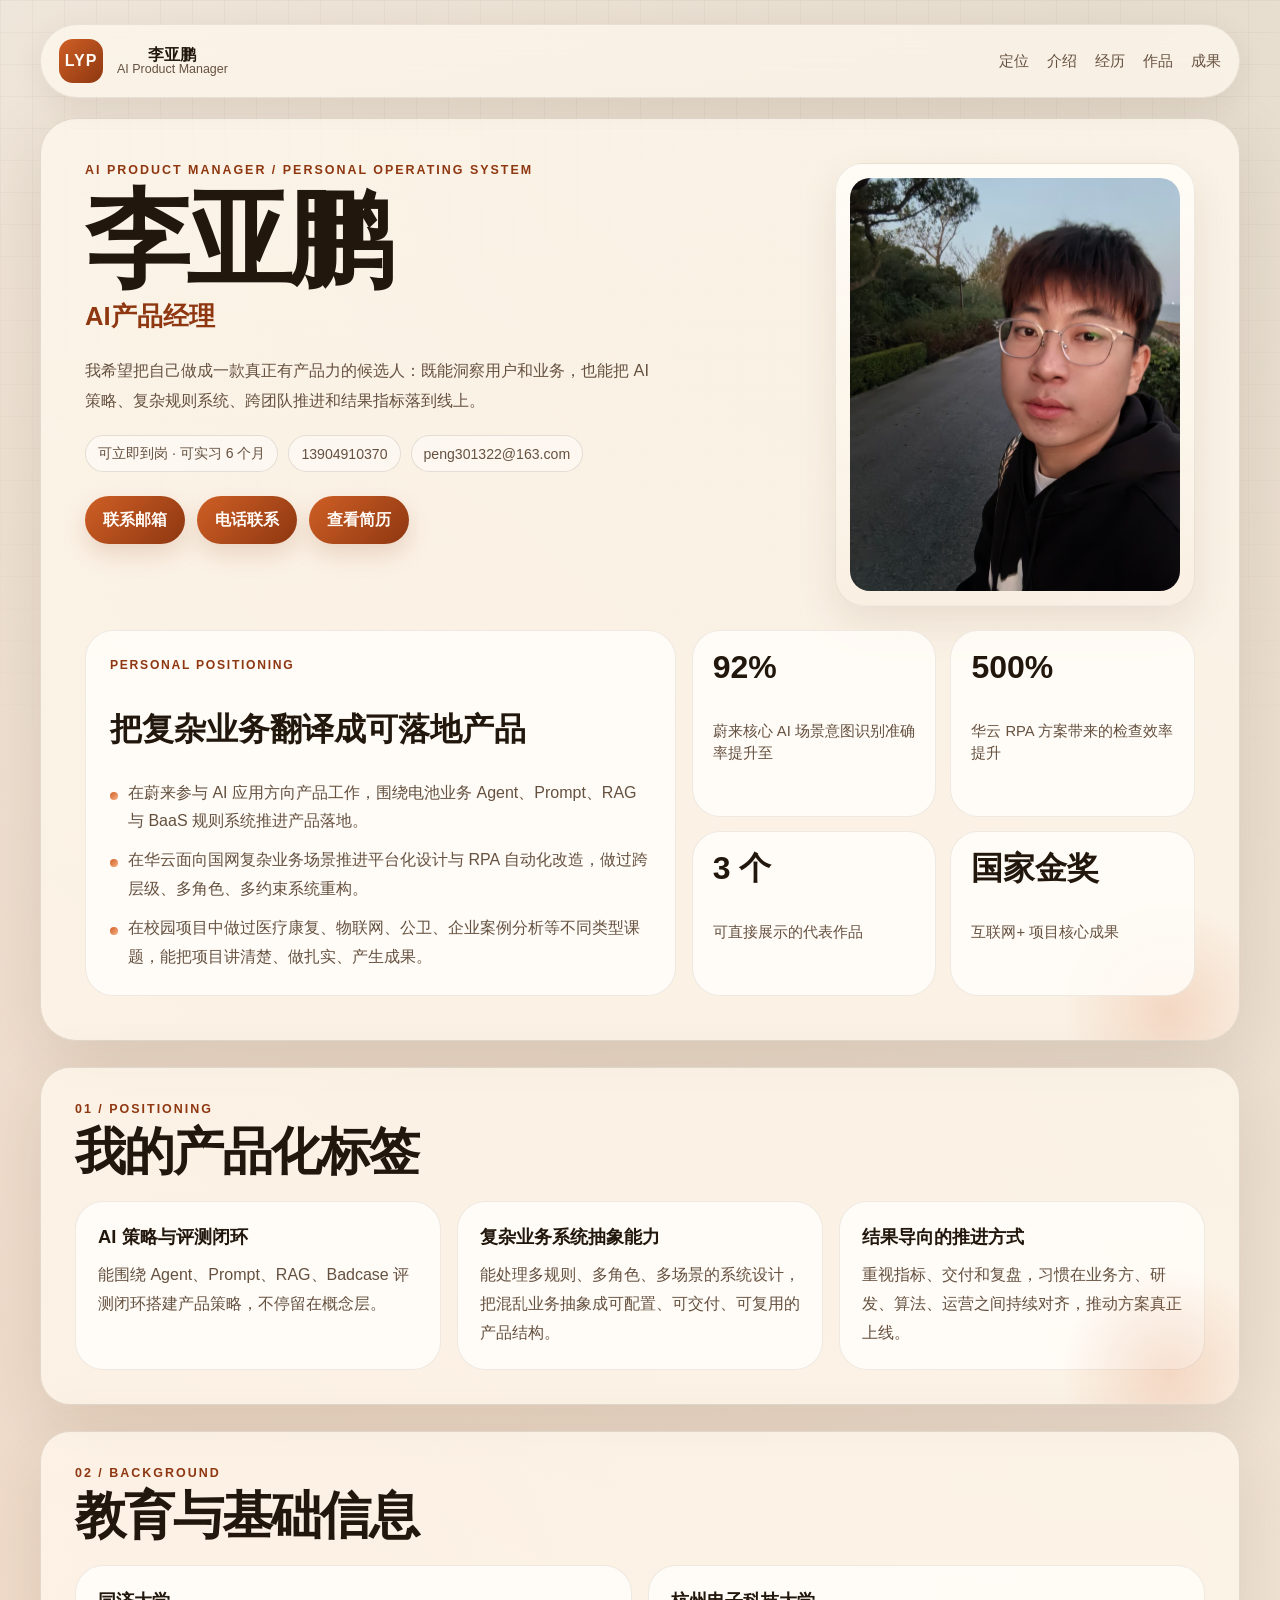
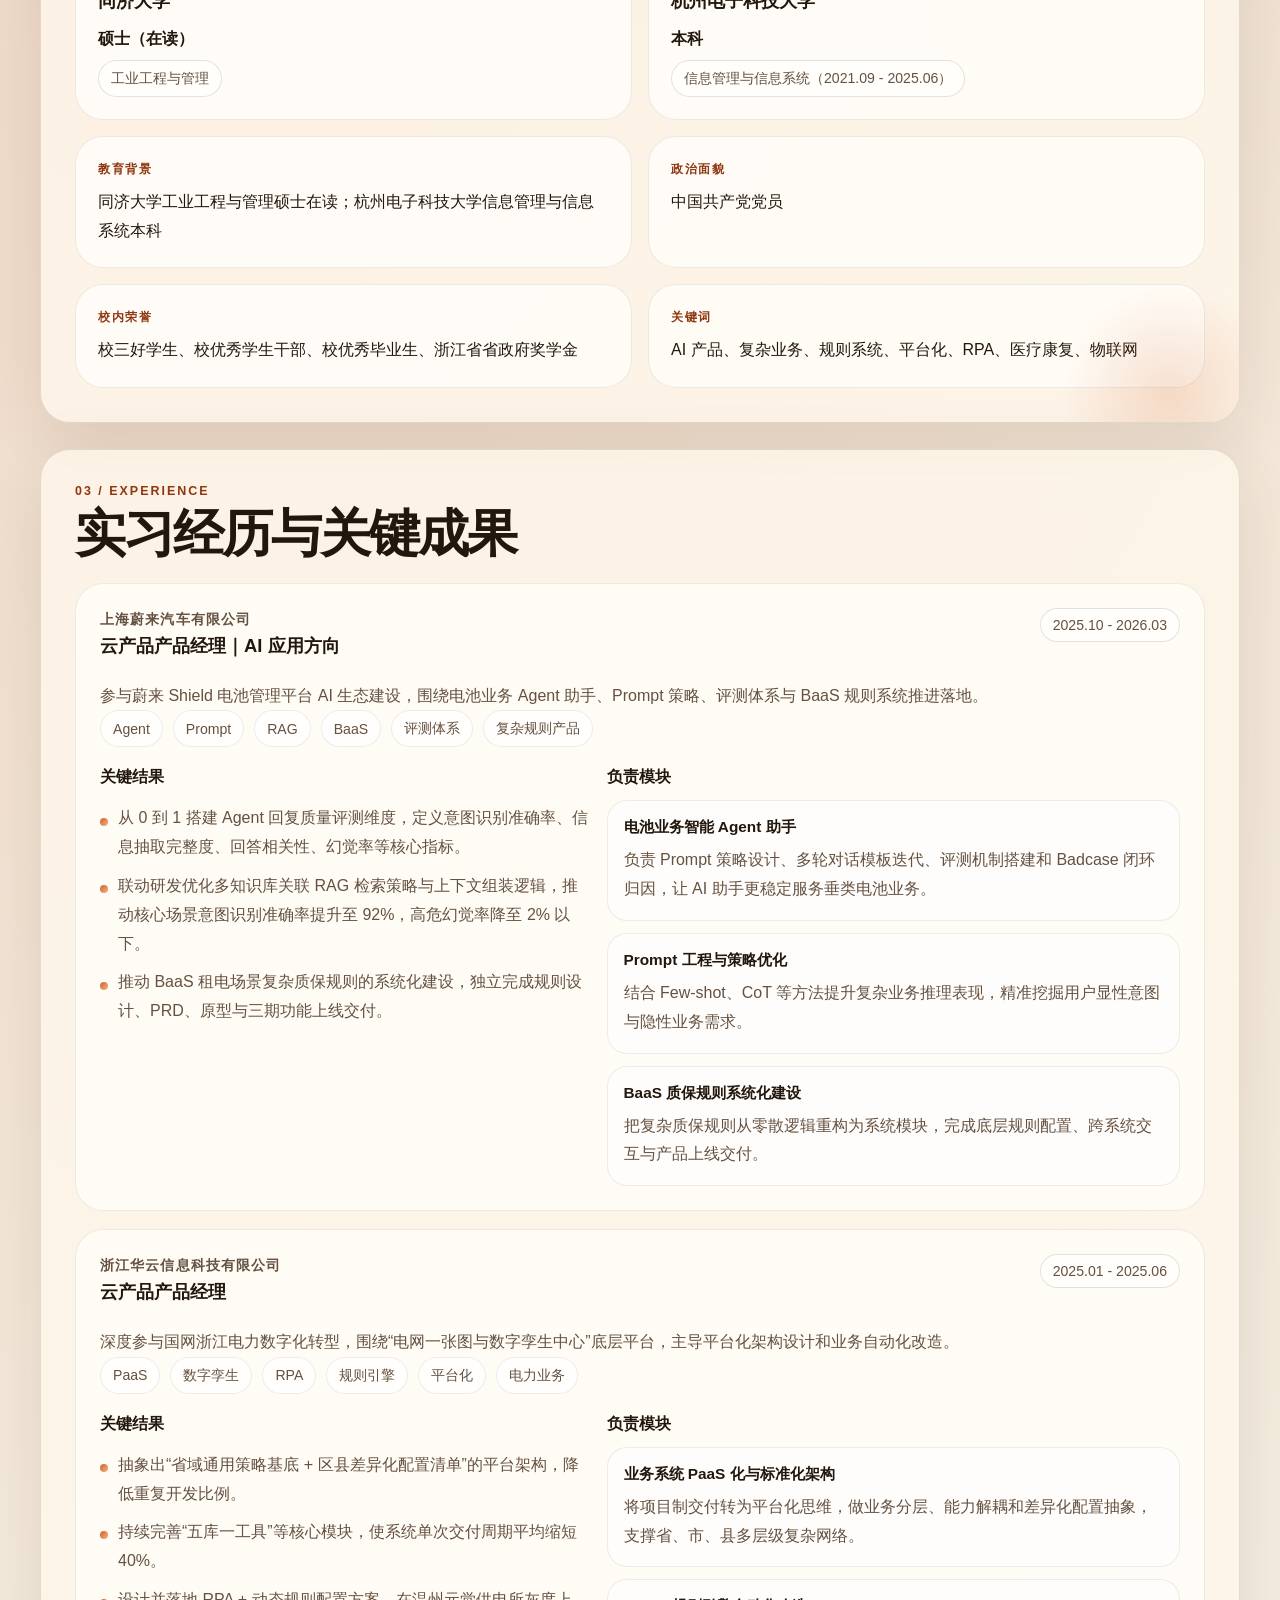
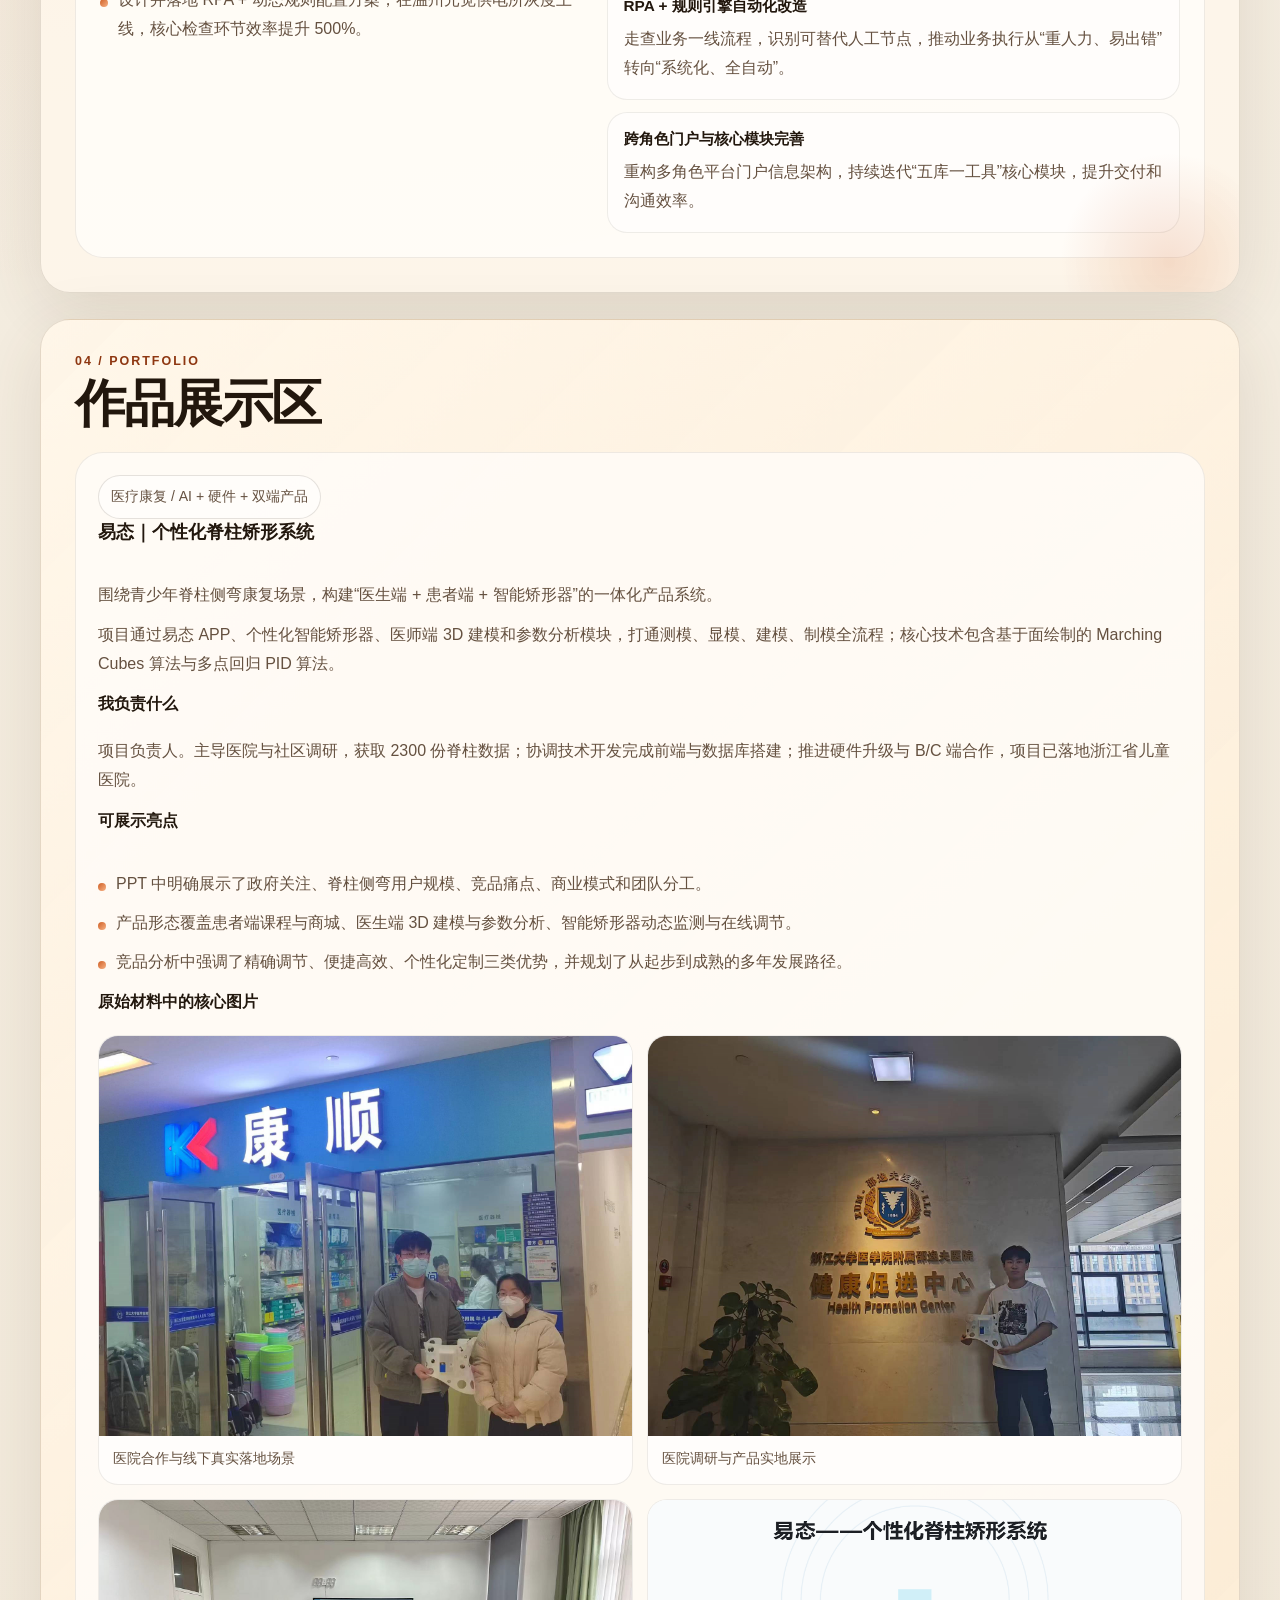
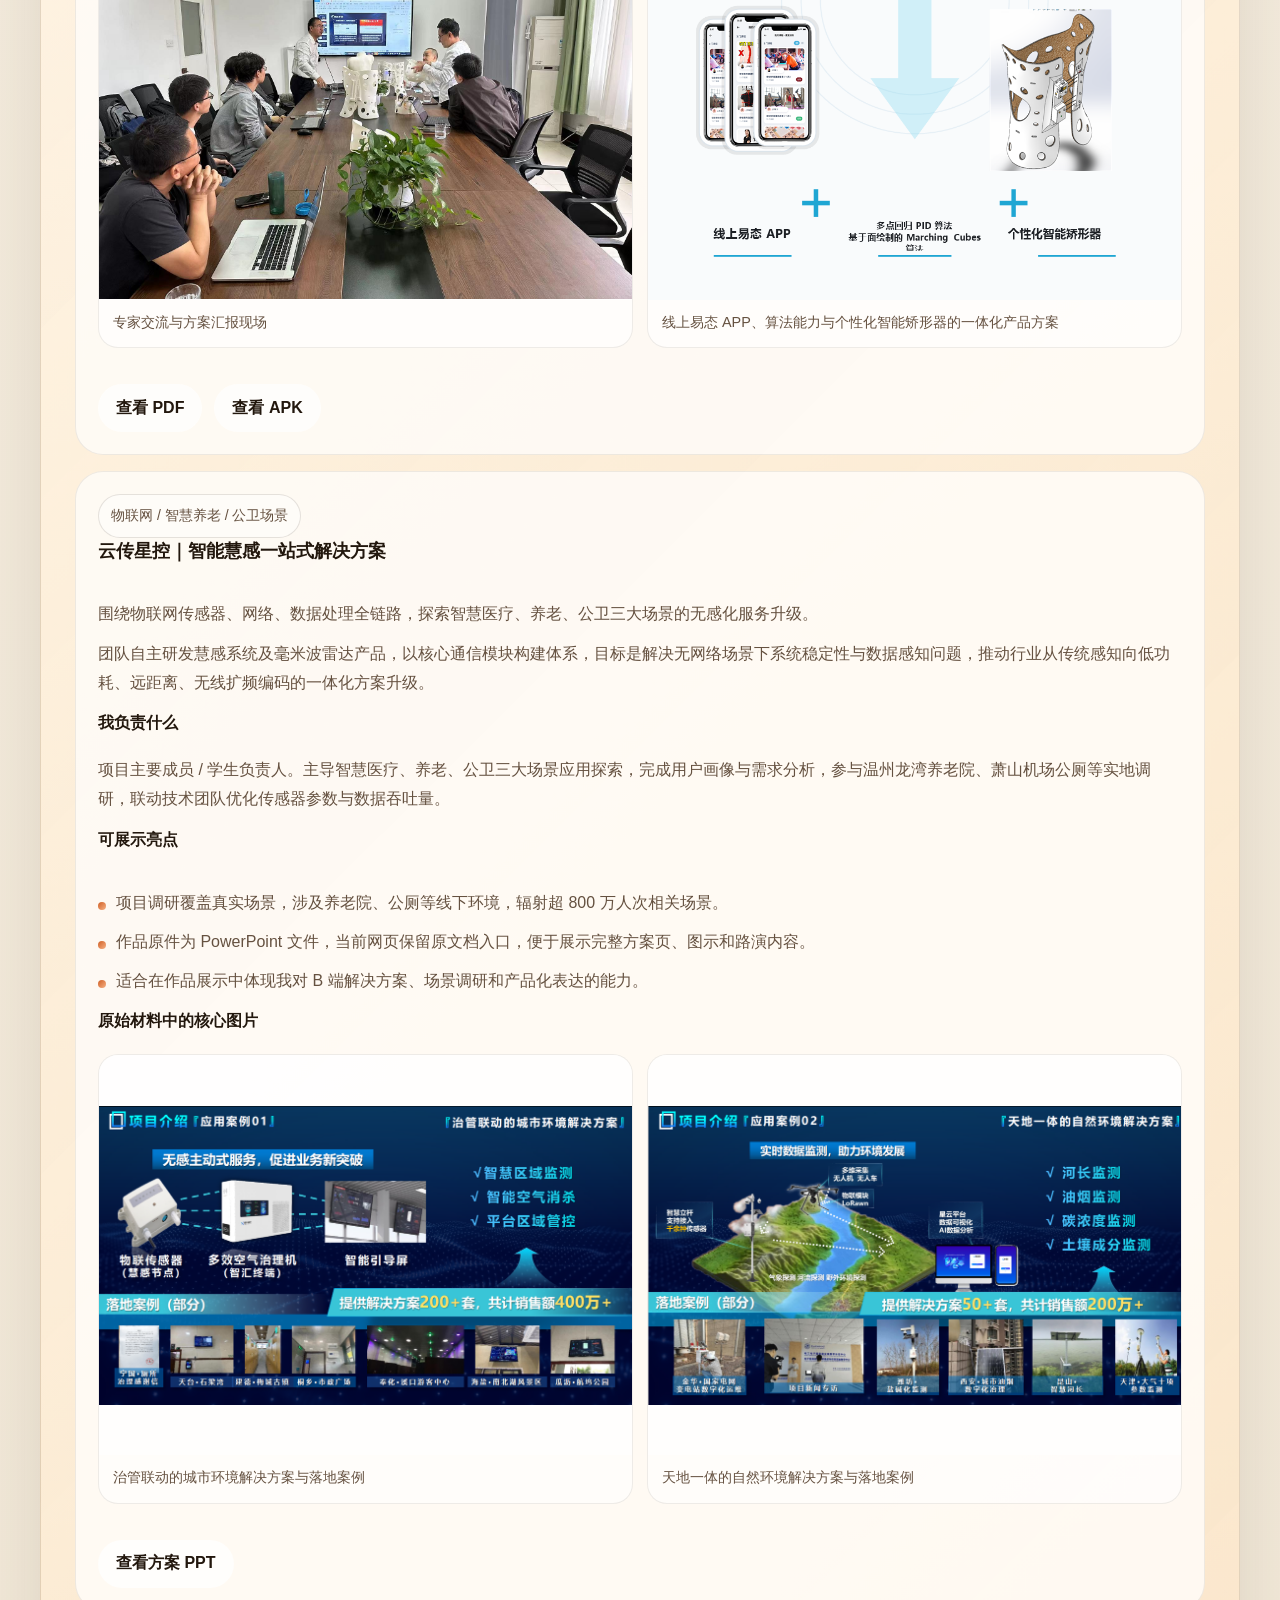
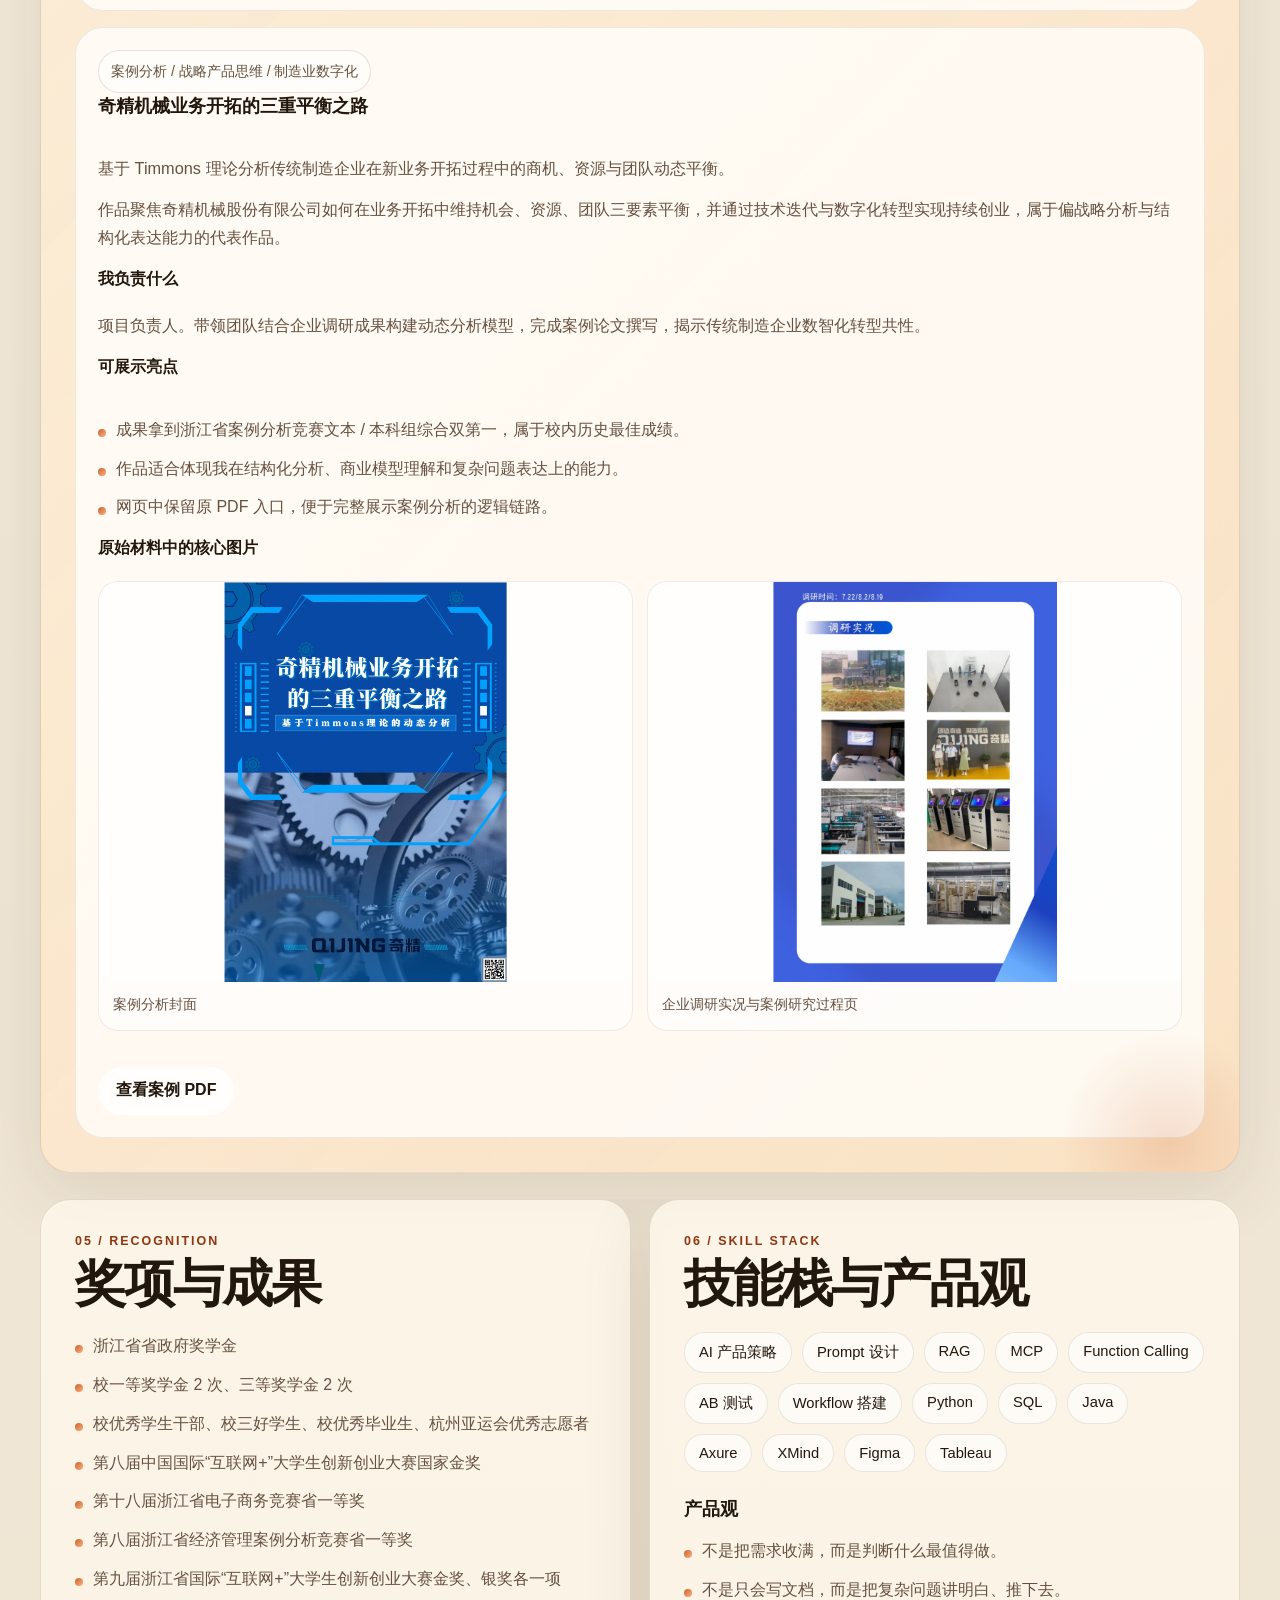
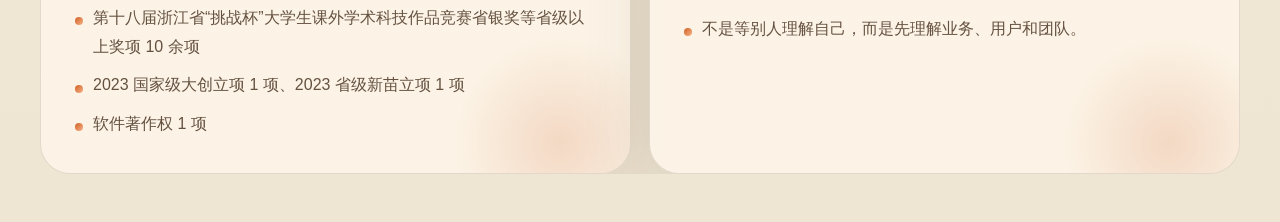
==== index.html @ 524d530c "Initial personal site for GitHub Pages" ====
<!DOCTYPE html>
<html lang="zh-CN">
<head>
  <meta charset="UTF-8">
  <meta name="viewport" content="width=device-width, initial-scale=1.0">
  <title>李亚鹏 | AI 产品经理</title>
  <meta
    name="description"
    content="李亚鹏的个人简历网站，聚焦 AI 产品经理定位，展示产品策略、复杂业务落地与项目成果。"
  >
  <link rel="stylesheet" href="./styles.css">
</head>
<body>
  <div class="page-shell">
    <header class="site-header">
      <button class="brand brand-button" type="button" data-target="top" aria-label="返回顶部">
        <span class="brand-mark">LYP</span>
        <span class="brand-text">
          <strong>李亚鹏</strong>
          <span>AI Product Manager</span>
        </span>
      </button>
      <nav class="site-nav" aria-label="主导航">
        <button class="nav-link is-active" type="button" data-target="positioning">定位</button>
        <button class="nav-link" type="button" data-target="background">介绍</button>
        <button class="nav-link" type="button" data-target="experience">经历</button>
        <button class="nav-link" type="button" data-target="portfolio">作品</button>
        <button class="nav-link" type="button" data-target="awards">成果</button>
      </nav>
    </header>

    <main id="app"></main>
  </div>

  <script src="./data.js"></script>
  <script src="./app.js"></script>
</body>
</html>
---- styles.css ----
:root {
  --bg: #f3efe7;
  --bg-strong: #e4d6bf;
  --panel: rgba(255, 248, 236, 0.78);
  --card: rgba(255, 252, 247, 0.88);
  --line: rgba(45, 29, 12, 0.12);
  --text: #22170d;
  --muted: #655140;
  --accent: #cf5f25;
  --accent-deep: #8e3711;
  --accent-soft: #f7b285;
  --shadow: 0 18px 70px rgba(77, 47, 21, 0.12);
  --radius-lg: 28px;
  --radius-md: 20px;
  --radius-sm: 14px;
}

* {
  box-sizing: border-box;
}

html {
  scroll-behavior: smooth;
}

body {
  margin: 0;
  min-height: 100vh;
  font-family: "Microsoft YaHei", "PingFang SC", "Hiragino Sans GB", sans-serif;
  color: var(--text);
  background:
    radial-gradient(circle at 15% 20%, rgba(207, 95, 37, 0.15), transparent 28%),
    radial-gradient(circle at 85% 0%, rgba(122, 87, 41, 0.15), transparent 24%),
    linear-gradient(180deg, #f8f3ea 0%, #efe5d3 100%);
}

body::before {
  content: "";
  position: fixed;
  inset: 0;
  background-image:
    linear-gradient(rgba(34, 23, 13, 0.035) 1px, transparent 1px),
    linear-gradient(90deg, rgba(34, 23, 13, 0.035) 1px, transparent 1px);
  background-size: 32px 32px;
  pointer-events: none;
  mask-image: linear-gradient(180deg, rgba(0, 0, 0, 0.85), transparent);
}

.page-shell {
  position: relative;
  width: min(1200px, calc(100vw - 32px));
  margin: 0 auto;
  padding: 24px 0 48px;
}

.site-header {
  position: sticky;
  top: 16px;
  z-index: 10;
  display: flex;
  align-items: center;
  justify-content: space-between;
  gap: 24px;
  margin-bottom: 20px;
  padding: 14px 18px;
  background: rgba(255, 248, 238, 0.72);
  border: 1px solid rgba(45, 29, 12, 0.08);
  border-radius: 999px;
  backdrop-filter: blur(18px);
  box-shadow: 0 8px 30px rgba(61, 41, 18, 0.08);
}

.brand {
  display: inline-flex;
  align-items: center;
  gap: 14px;
  text-decoration: none;
  color: inherit;
}

.brand-button {
  padding: 0;
  border: none;
  background: transparent;
  font: inherit;
  cursor: pointer;
}

.brand-mark {
  display: grid;
  place-items: center;
  width: 44px;
  height: 44px;
  border-radius: 14px;
  background: linear-gradient(135deg, var(--accent), var(--accent-deep));
  color: #fffaf4;
  font-family: "Bahnschrift", "Aptos", sans-serif;
  font-weight: 800;
  letter-spacing: 0.06em;
}

.brand-text {
  display: flex;
  flex-direction: column;
  line-height: 1.1;
}

.brand-text strong {
  font-size: 0.98rem;
}

.brand-text span {
  color: var(--muted);
  font-size: 0.78rem;
}

.site-nav {
  display: flex;
  flex-wrap: wrap;
  gap: 18px;
}

.nav-link {
  padding: 0;
  border: none;
  background: transparent;
  color: var(--muted);
  font: inherit;
  font-size: 0.92rem;
  cursor: pointer;
}

.brand,
.nav-link {
  scroll-margin-top: 110px;
}

.nav-link:hover,
.nav-link.is-active {
  color: var(--text);
}

.nav-link.is-active {
  font-weight: 700;
}

#app {
  display: grid;
  gap: 26px;
}

.hero,
.section,
.split-card {
  position: relative;
  overflow: hidden;
  border: 1px solid var(--line);
  background: var(--panel);
  box-shadow: var(--shadow);
}

.hero,
.section,
.split-section {
  scroll-margin-top: 110px;
}

.hero::after,
.section::after,
.split-card::after {
  content: "";
  position: absolute;
  inset: auto -40px -80px auto;
  width: 220px;
  height: 220px;
  border-radius: 999px;
  background: radial-gradient(circle, rgba(207, 95, 37, 0.18), transparent 70%);
  pointer-events: none;
}

.hero {
  display: grid;
  grid-template-columns: minmax(0, 1.08fr) minmax(320px, 0.92fr);
  gap: 24px 30px;
  align-items: start;
  padding: 44px;
  border-radius: 36px;
}

.hero-copy,
.hero-photo-card,
.hero-insights,
.section {
  z-index: 1;
}

.hero-copy {
  grid-column: 1;
}

.eyebrow {
  margin: 0 0 12px;
  color: var(--accent-deep);
  font-family: "Bahnschrift", "Aptos", sans-serif;
  font-size: 0.78rem;
  font-weight: 800;
  letter-spacing: 0.16em;
  text-transform: uppercase;
}

.hero h1,
.section h2 {
  margin: 0;
  font-family: "Bahnschrift", "Aptos", sans-serif;
  line-height: 0.95;
}

.hero h1 {
  font-size: clamp(3.4rem, 9vw, 6.6rem);
  letter-spacing: -0.05em;
}

.hero-role {
  margin: 10px 0 0;
  font-size: clamp(1.2rem, 2vw, 1.6rem);
  font-weight: 700;
  color: var(--accent-deep);
}

.hero-intro {
  max-width: 620px;
  margin: 22px 0 0;
  color: var(--muted);
  font-size: 1.02rem;
  line-height: 1.8;
}

.hero-meta {
  display: flex;
  flex-wrap: wrap;
  gap: 10px;
  margin: 20px 0 0;
}

.hero-meta span,
.timeline-period,
.project-top span,
.education-card span,
.portfolio-state {
  display: inline-flex;
  align-items: center;
  padding: 8px 12px;
  border: 1px solid rgba(45, 29, 12, 0.12);
  border-radius: 999px;
  color: var(--muted);
  background: rgba(255, 255, 255, 0.46);
  font-size: 0.88rem;
}

.button-row {
  display: flex;
  flex-wrap: wrap;
  gap: 12px;
  margin-top: 24px;
}

.button {
  display: inline-flex;
  align-items: center;
  justify-content: center;
  min-height: 48px;
  padding: 0 18px;
  border-radius: 999px;
  background: linear-gradient(135deg, var(--accent), var(--accent-deep));
  color: #fffaf5;
  text-decoration: none;
  font-weight: 700;
  transition: transform 0.2s ease, box-shadow 0.2s ease;
  box-shadow: 0 10px 24px rgba(150, 68, 22, 0.18);
}

.button:hover {
  transform: translateY(-2px);
}

.button-muted {
  background: rgba(255, 255, 255, 0.72);
  color: var(--text);
  box-shadow: none;
}

.hero-insights {
  grid-column: 1 / -1;
  display: grid;
  grid-template-columns: minmax(0, 1.08fr) minmax(0, 0.92fr);
  gap: 16px;
  align-items: stretch;
}

.hero-photo-card {
  grid-column: 2;
  overflow: hidden;
  width: 100%;
  max-width: 360px;
  justify-self: end;
  padding: 14px;
  border: 1px solid rgba(45, 29, 12, 0.08);
  border-radius: var(--radius-lg);
  background: linear-gradient(180deg, rgba(255, 252, 247, 0.94), rgba(249, 239, 225, 0.92));
  box-shadow: 0 18px 40px rgba(77, 47, 21, 0.1);
}

.hero-photo {
  display: block;
  width: 100%;
  aspect-ratio: 4 / 5;
  height: auto;
  object-fit: cover;
  object-position: center 20%;
  border-radius: calc(var(--radius-lg) - 8px);
}

.hero-card,
.stat-card,
.feature-card,
.info-card,
.education-card,
.experience-card,
.portfolio-card {
  background: var(--card);
  border: 1px solid rgba(45, 29, 12, 0.08);
  border-radius: var(--radius-lg);
}

.hero-card {
  padding: 24px;
  height: 100%;
}

.card-kicker {
  display: inline-block;
  margin-bottom: 10px;
  color: var(--accent-deep);
  font-family: "Bahnschrift", "Aptos", sans-serif;
  font-size: 0.76rem;
  font-weight: 800;
  letter-spacing: 0.14em;
  text-transform: uppercase;
}

.hero-card h2 {
  font-size: 2rem;
}

.summary-list,
.detail-list {
  margin: 16px 0 0;
  padding: 0;
  list-style: none;
}

.summary-list li,
.detail-list li {
  position: relative;
  padding-left: 18px;
  color: var(--muted);
  line-height: 1.8;
}

.summary-list li + li,
.detail-list li + li {
  margin-top: 10px;
}

.summary-list li::before,
.detail-list li::before {
  content: "";
  position: absolute;
  left: 0;
  top: 0.82em;
  width: 8px;
  height: 8px;
  border-radius: 999px;
  background: linear-gradient(135deg, var(--accent), var(--accent-soft));
}

.stat-grid {
  display: grid;
  grid-template-columns: repeat(2, minmax(0, 1fr));
  gap: 14px;
  height: 100%;
}

.stat-card {
  display: grid;
  gap: 6px;
  padding: 20px;
}

.stat-card strong {
  font-family: "Bahnschrift", "Aptos", sans-serif;
  font-size: 2rem;
  line-height: 1;
}

.stat-card span {
  color: var(--muted);
  font-size: 0.92rem;
  line-height: 1.55;
}

.section {
  padding: 34px;
  border-radius: 30px;
}

.section-head {
  margin-bottom: 24px;
}

.section h2 {
  font-size: clamp(2rem, 4vw, 3.2rem);
  letter-spacing: -0.04em;
}

.feature-grid,
.education-grid,
.portfolio-grid {
  display: grid;
  gap: 16px;
}

.feature-grid {
  grid-template-columns: repeat(3, minmax(0, 1fr));
}

.education-grid {
  grid-template-columns: repeat(2, minmax(0, 1fr));
}

.portfolio-grid {
  grid-template-columns: 1fr;
}

.feature-card,
.info-card,
.education-card,
.experience-card,
.portfolio-card {
  padding: 22px;
}

.feature-card h3,
.info-card h3,
.education-card h3,
.experience-card h3,
.portfolio-card h3,
.principles h3 {
  margin: 0 0 12px;
  font-size: 1.15rem;
}

.feature-card p,
.info-card p,
.education-card p,
.experience-card p,
.portfolio-card p,
.timeline-highlight {
  margin: 0;
  color: var(--muted);
  line-height: 1.8;
}

.education-card p {
  margin-bottom: 6px;
  font-weight: 700;
  color: var(--text);
}

.info-grid {
  display: grid;
  grid-template-columns: repeat(2, minmax(0, 1fr));
  gap: 16px;
  margin-top: 16px;
}

.info-card p {
  color: var(--text);
}

.experience-stack {
  display: grid;
  gap: 18px;
}

.experience-card {
  padding: 24px;
}

.timeline-top,
.portfolio-top {
  display: flex;
  align-items: flex-start;
  justify-content: space-between;
  gap: 16px;
  margin-bottom: 12px;
}

.timeline-company {
  margin: 0 0 8px;
  color: var(--accent-deep);
  font-family: "Bahnschrift", "Aptos", sans-serif;
  font-size: 0.86rem;
  font-weight: 800;
  letter-spacing: 0.08em;
  text-transform: uppercase;
}

.timeline-highlight {
  margin-bottom: 18px;
}

.chip-row {
  display: flex;
  flex-wrap: wrap;
  gap: 10px;
  margin-bottom: 20px;
}

.chip {
  display: inline-flex;
  align-items: center;
  padding: 8px 12px;
  border-radius: 999px;
  background: rgba(255, 255, 255, 0.62);
  border: 1px solid rgba(45, 29, 12, 0.08);
  color: var(--muted);
  font-size: 0.88rem;
}

.experience-grid {
  display: grid;
  grid-template-columns: 0.92fr 1.08fr;
  gap: 18px;
}

.experience-column h4,
.portfolio-block h4 {
  margin: 0 0 12px;
  font-size: 0.98rem;
}

.experience-module-grid {
  display: grid;
  gap: 12px;
}

.experience-module {
  padding: 16px;
  border-radius: var(--radius-md);
  border: 1px solid rgba(45, 29, 12, 0.08);
  background: rgba(255, 255, 255, 0.52);
}

.experience-module h5 {
  margin: 0 0 8px;
  font-size: 0.96rem;
}

.experience-module p {
  margin: 0;
}

.portfolio-tagline {
  font-size: 1.02rem;
  color: var(--text);
}

.portfolio-block {
  display: grid;
  gap: 10px;
  padding-top: 4px;
}

.project-gallery {
  display: grid;
  grid-template-columns: repeat(2, minmax(0, 1fr));
  gap: 14px;
  align-items: start;
}

.project-shot {
  margin: 0;
  overflow: hidden;
  border: 1px solid rgba(45, 29, 12, 0.08);
  border-radius: var(--radius-md);
  background: rgba(255, 255, 255, 0.62);
}

.project-shot img {
  display: block;
  width: 100%;
  aspect-ratio: 4 / 3;
  height: auto;
  object-fit: contain;
  object-position: center;
  background: rgba(255, 255, 255, 0.7);
}

.project-shot img.is-cropped {
  object-fit: cover;
}

.project-shot figcaption {
  padding: 12px 14px 14px;
  color: var(--muted);
  font-size: 0.9rem;
  line-height: 1.5;
}

.split-section {
  display: grid;
  grid-template-columns: repeat(2, minmax(0, 1fr));
  gap: 18px;
  padding: 0;
  border: none;
  background: transparent;
  box-shadow: none;
}

.split-section::after {
  display: none;
}

.split-card {
  padding: 34px;
  border-radius: 30px;
}

.tag-cloud {
  display: flex;
  flex-wrap: wrap;
  gap: 10px;
}

.tag-cloud span {
  padding: 10px 14px;
  border-radius: 999px;
  border: 1px solid rgba(45, 29, 12, 0.1);
  background: rgba(255, 255, 255, 0.62);
  font-size: 0.92rem;
}

.principles {
  margin-top: 24px;
}

.portfolio-card {
  display: grid;
  gap: 12px;
}

.portfolio-section {
  background:
    linear-gradient(135deg, rgba(255, 246, 232, 0.92), rgba(248, 222, 188, 0.8)),
    var(--panel);
}

@media (max-width: 960px) {
  .site-header,
  .hero,
  .hero-insights,
  .feature-grid,
  .education-grid,
  .info-grid,
  .experience-grid,
  .project-gallery,
  .split-section {
    grid-template-columns: 1fr;
  }

  .site-header {
    border-radius: 28px;
  }

  .site-nav {
    gap: 12px;
  }

  .hero,
  .section,
  .split-card {
    padding: 24px;
  }

  .hero-photo-card {
    grid-column: auto;
    justify-self: center;
  }

  .hero-photo-card {
    width: min(100%, 420px);
  }

  .timeline-top,
  .portfolio-top {
    flex-direction: column;
  }
}

@media (max-width: 680px) {
  .page-shell {
    width: min(100vw - 20px, 100%);
    padding-top: 10px;
  }

  .site-header {
    position: static;
    align-items: flex-start;
  }

  .brand {
    width: 100%;
  }

  .hero h1 {
    font-size: 3rem;
  }

  .stat-grid {
    grid-template-columns: 1fr;
  }
}
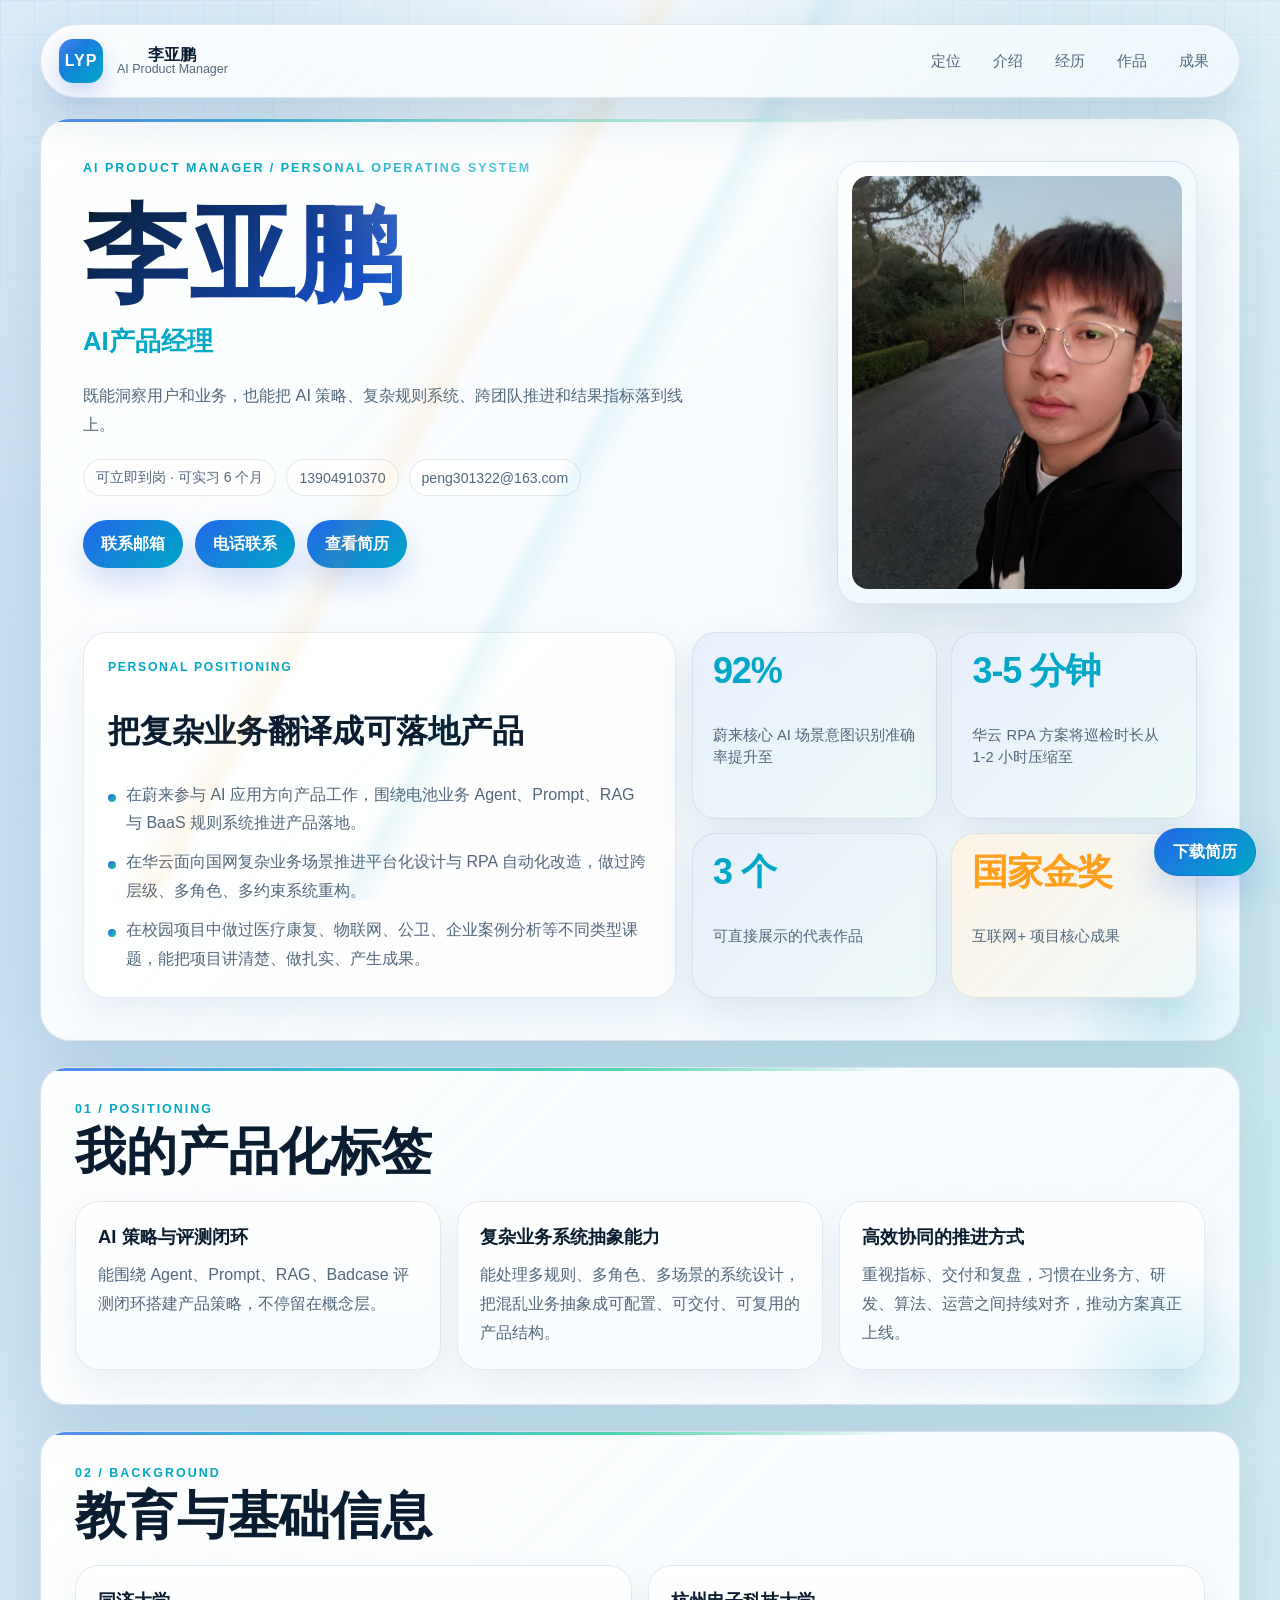
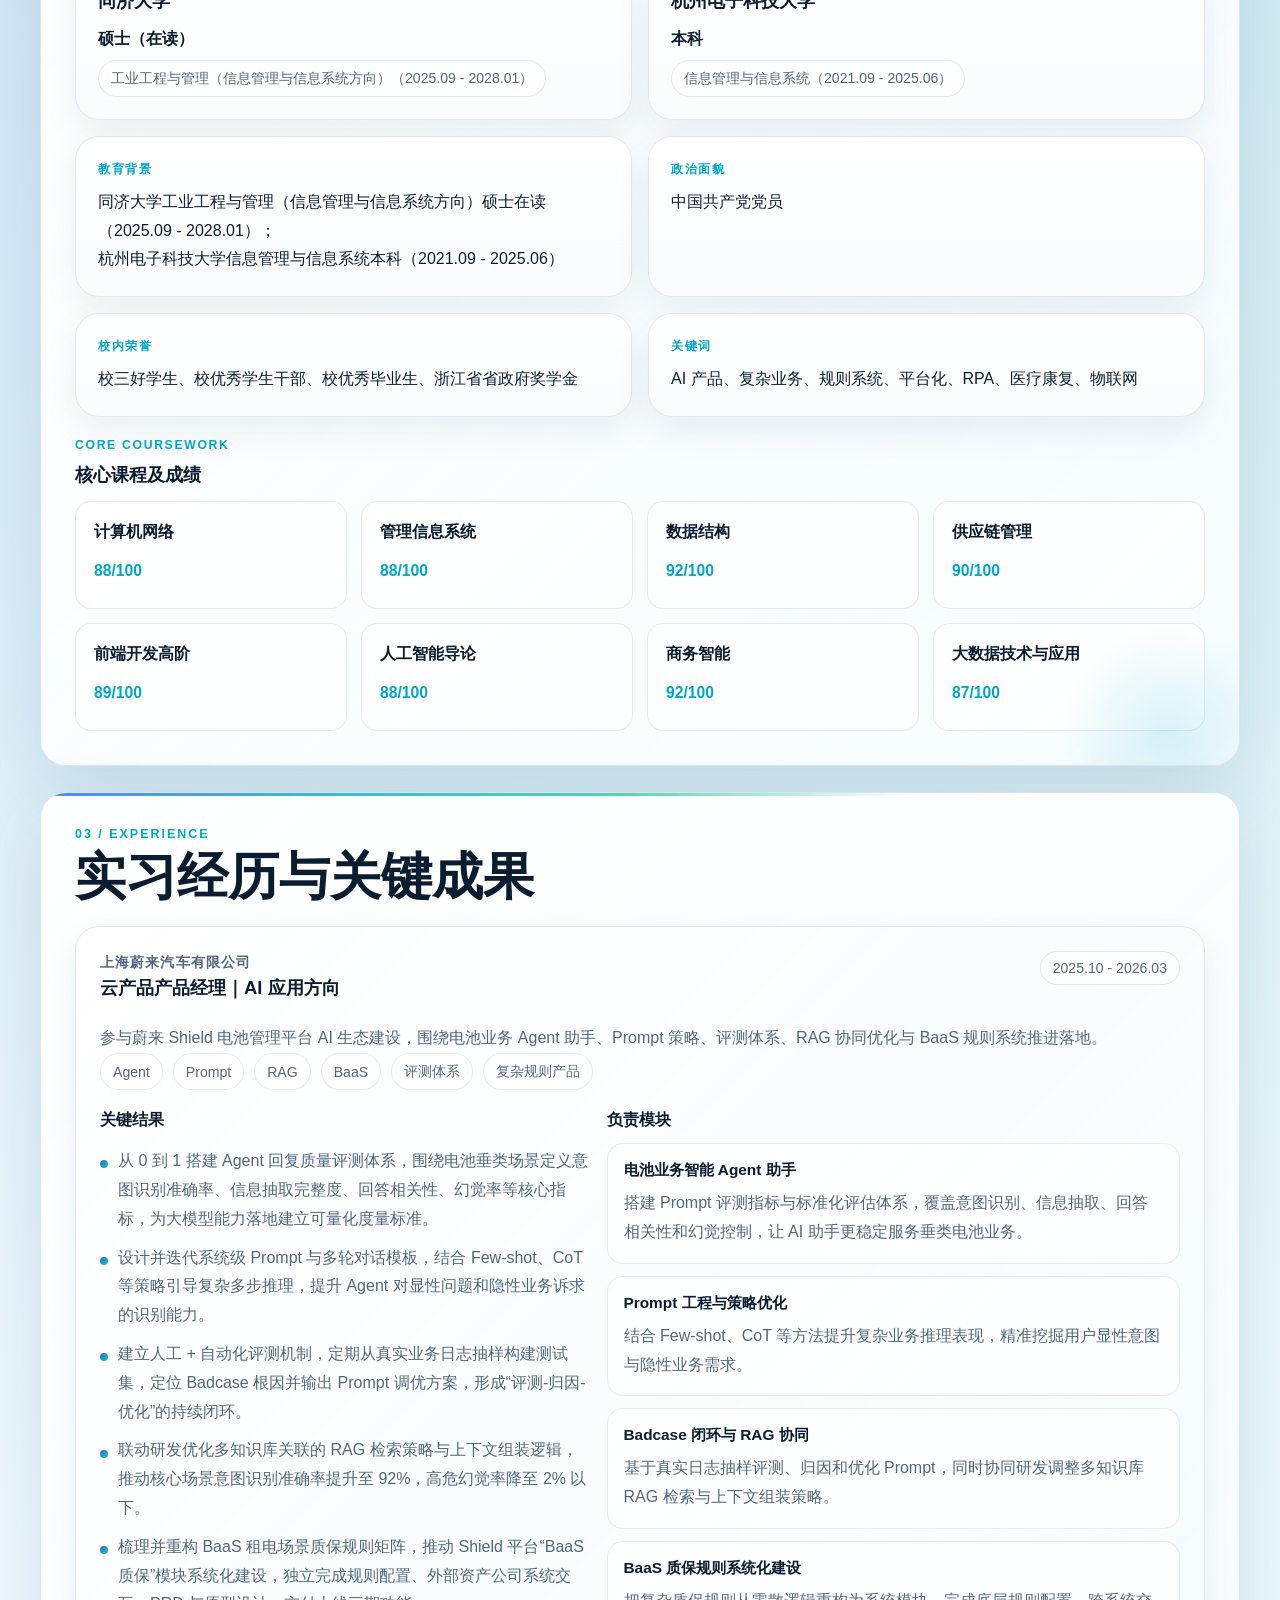
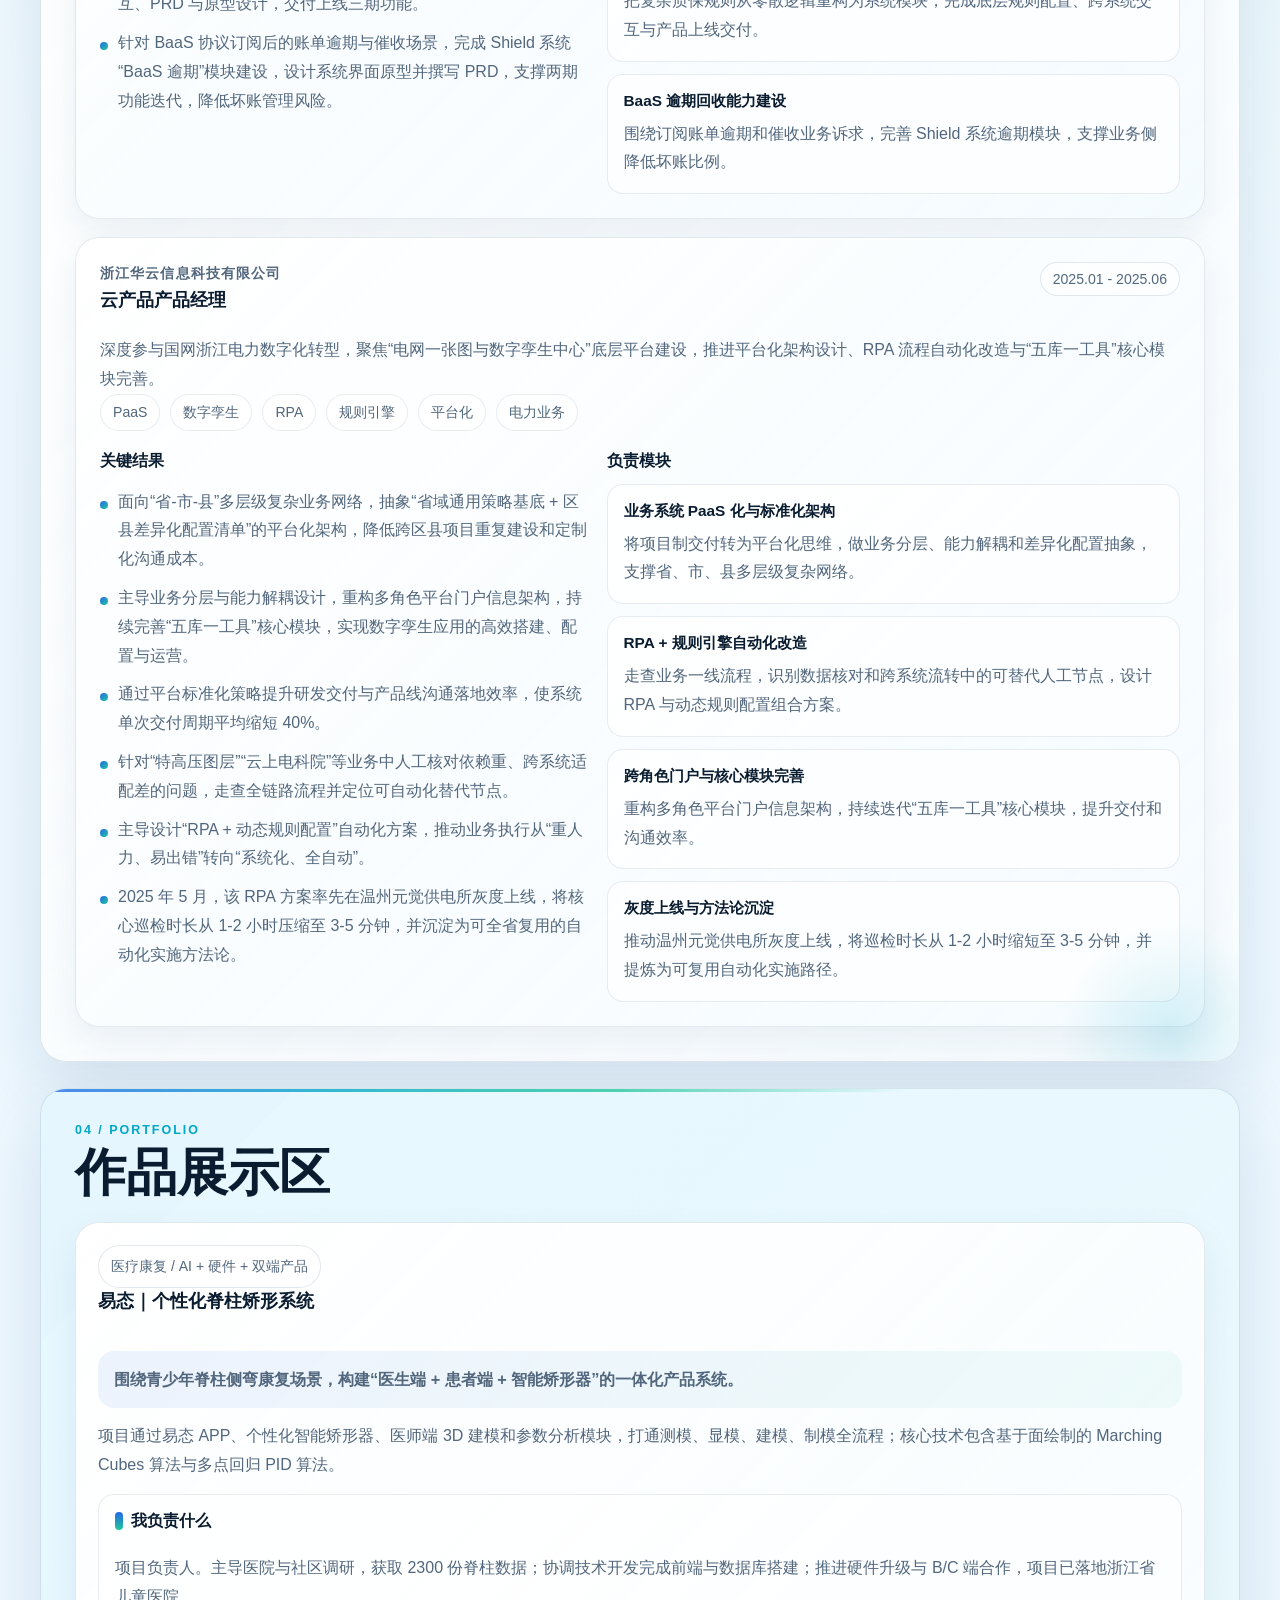
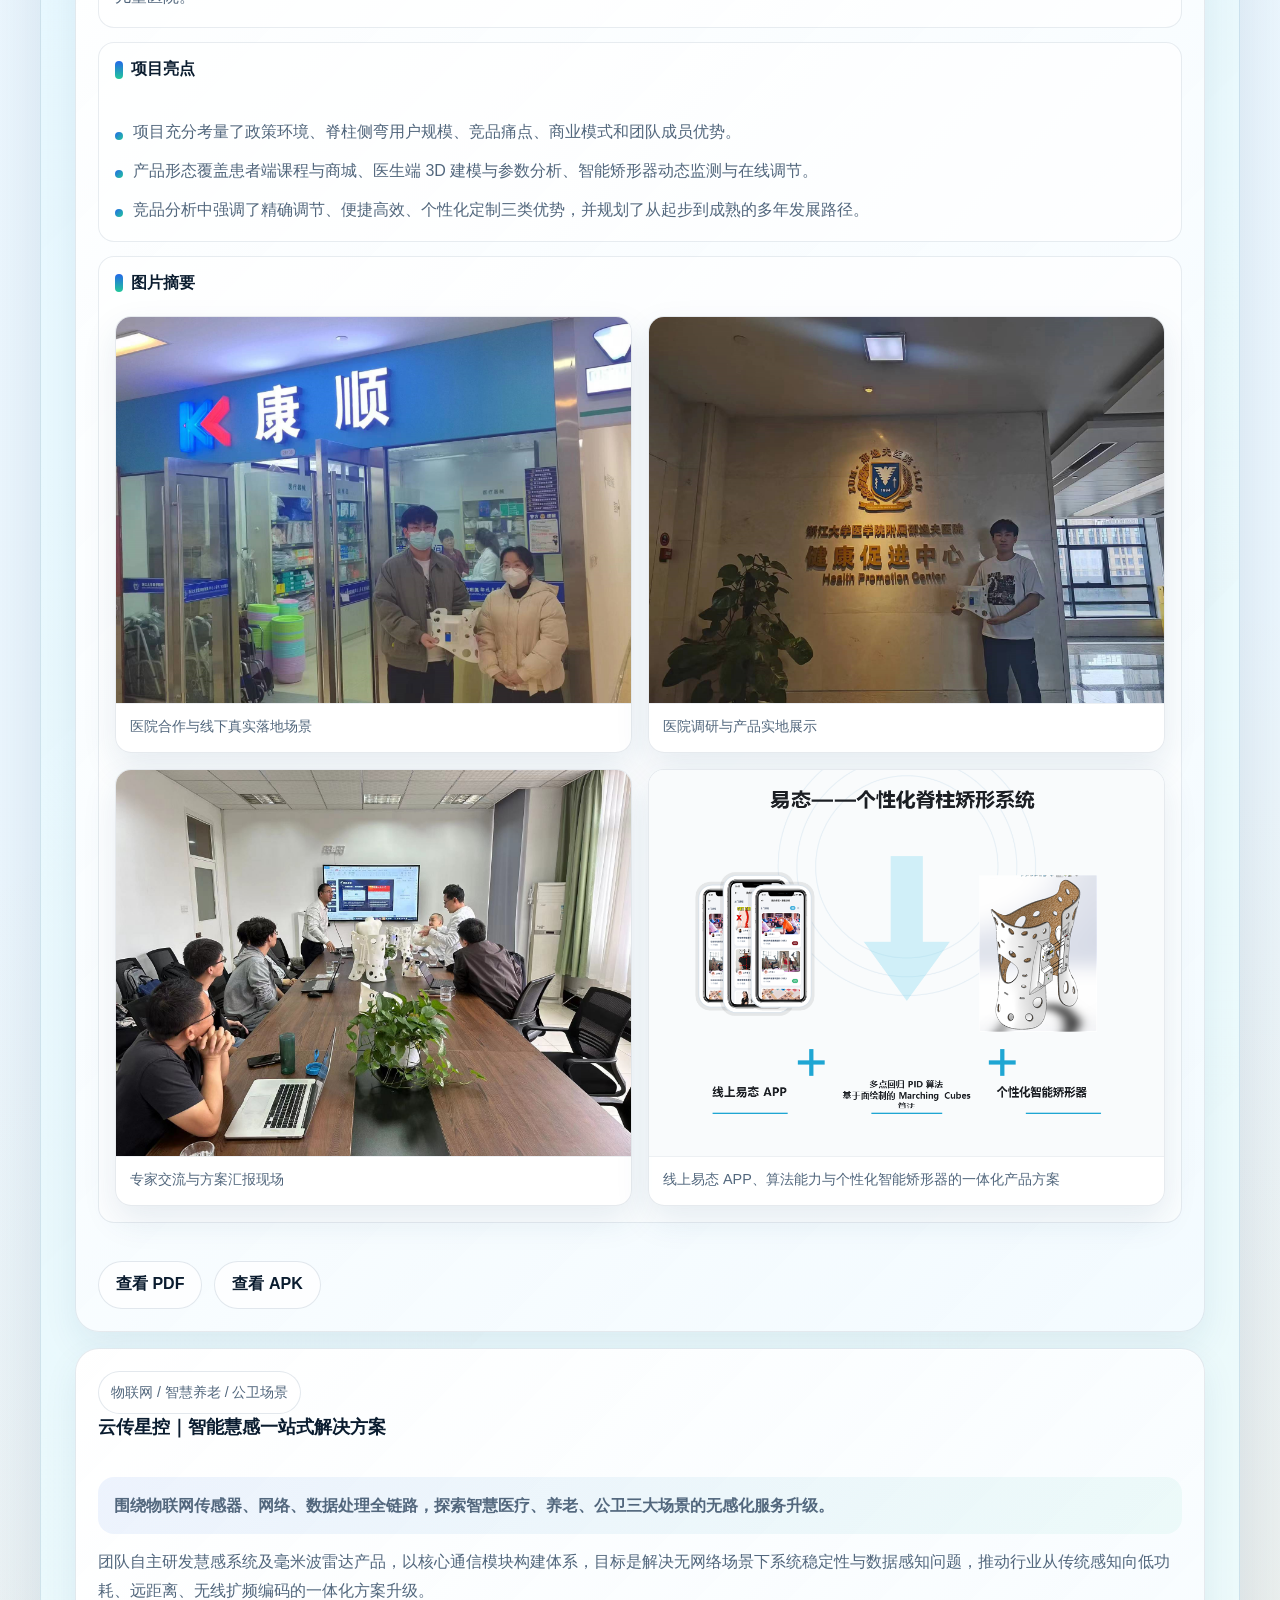
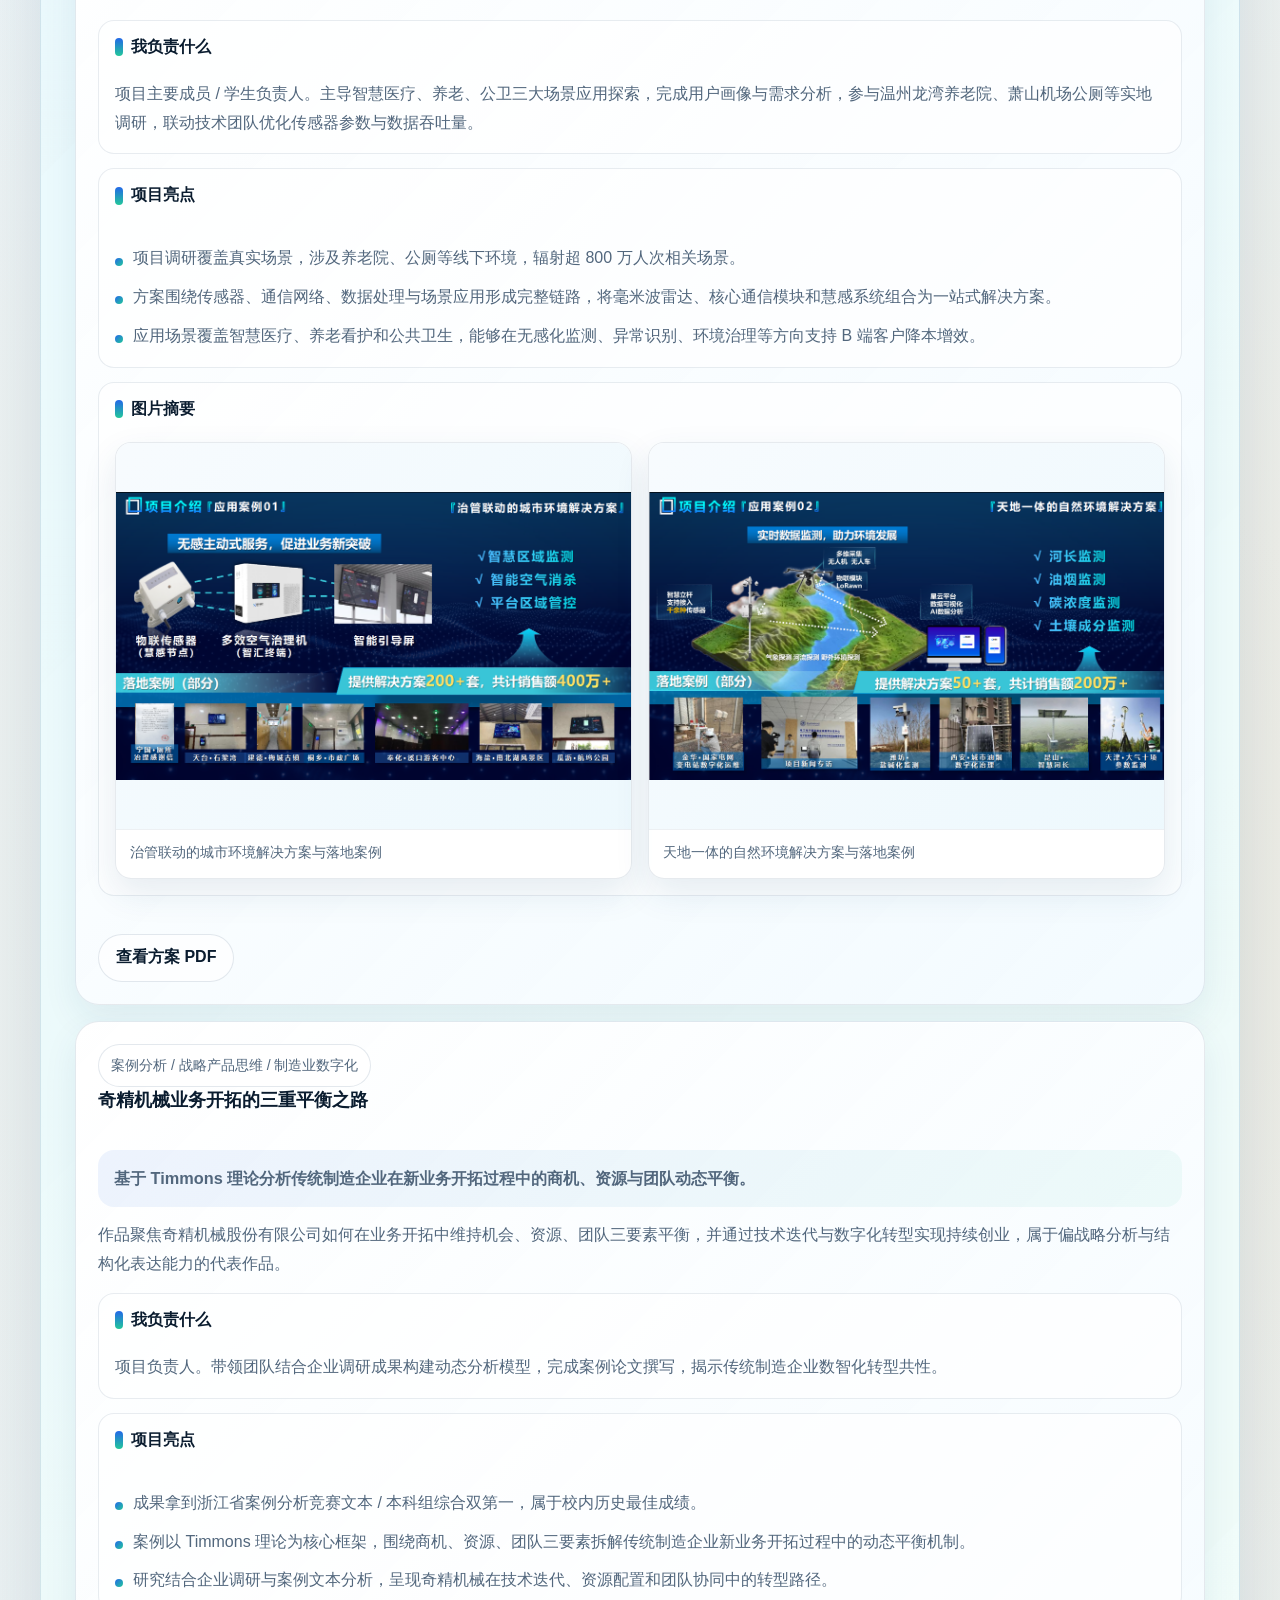
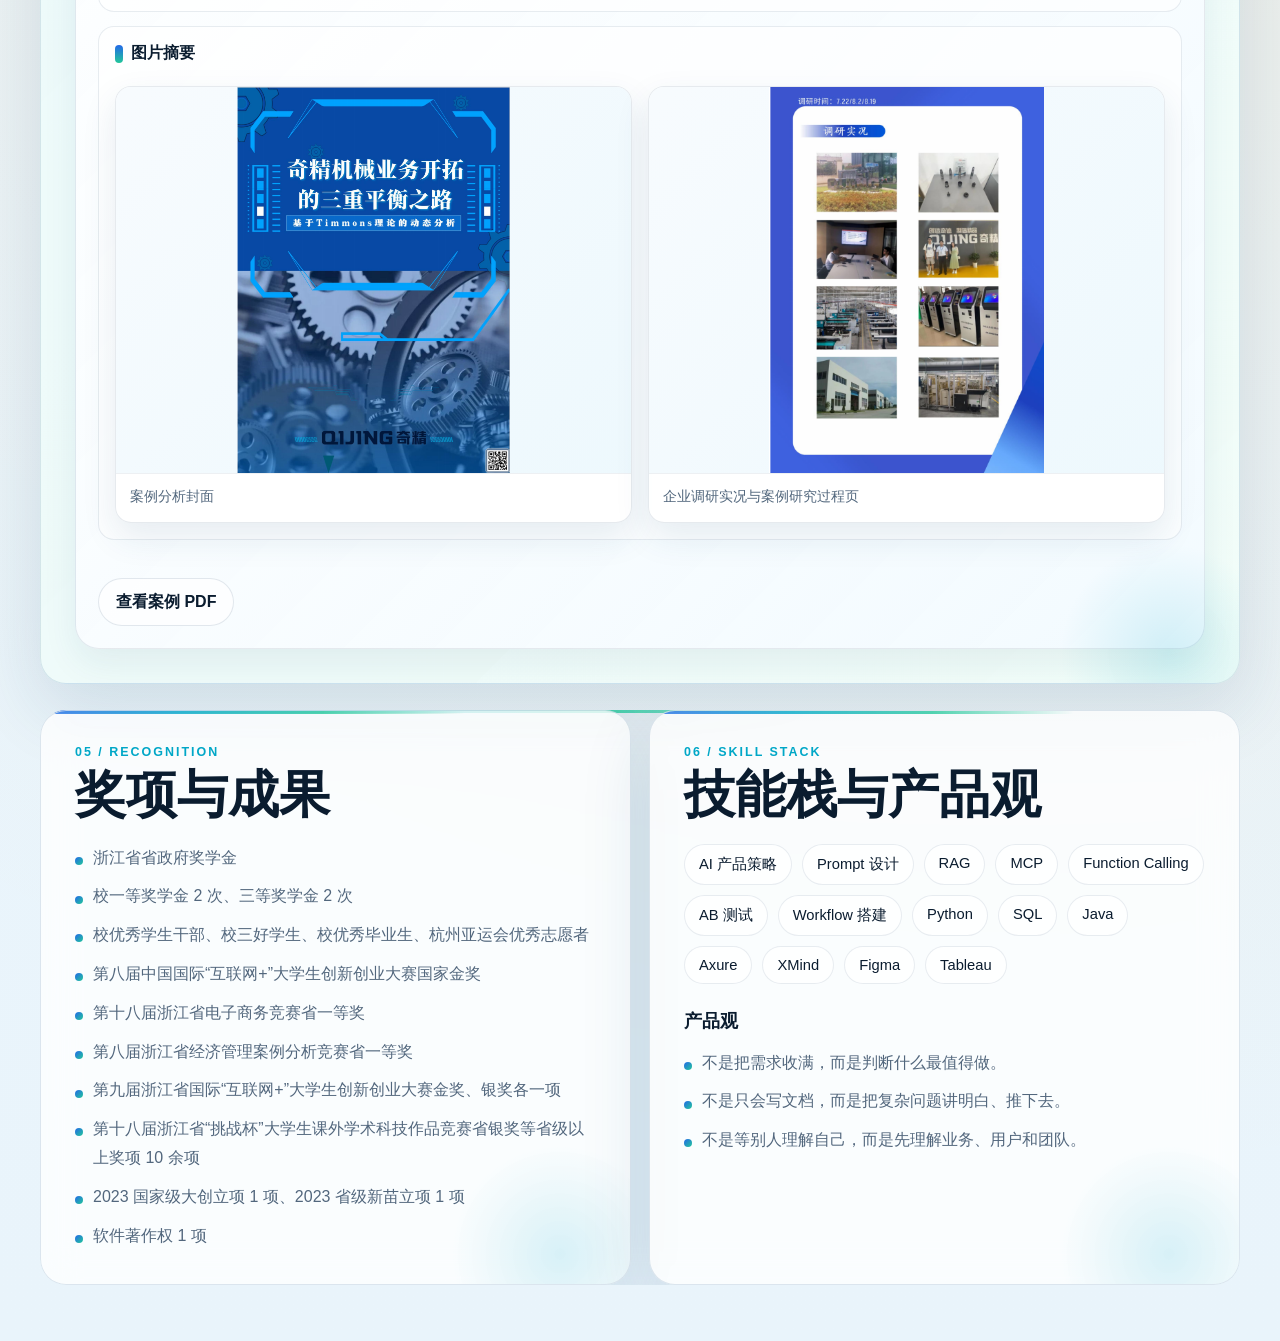
==== commit 1d642b31: "Update personal site content and portfolio assets" ====
--- a/index.html
+++ b/index.html
@@ -8,6 +8,11 @@
     name="description"
     content="李亚鹏的个人简历网站，聚焦 AI 产品经理定位，展示产品策略、复杂业务落地与项目成果。"
   >
+  <meta property="og:title" content="李亚鹏 | AI 产品经理">
+  <meta property="og:description" content="网页端拓展简历，展示 AI 产品、复杂业务系统、实习经历与代表作品。">
+  <meta property="og:type" content="website">
+  <meta property="og:url" content="https://peng301322.github.io/">
+  <meta property="og:image" content="https://peng301322.github.io/assets/profile-life.jpg">
   <link rel="stylesheet" href="./styles.css">
 </head>
 <body>
--- a/styles.css
+++ b/styles.css
@@ -1,18 +1,20 @@
 :root {
-  --bg: #f3efe7;
-  --bg-strong: #e4d6bf;
-  --panel: rgba(255, 248, 236, 0.78);
-  --card: rgba(255, 252, 247, 0.88);
-  --line: rgba(45, 29, 12, 0.12);
-  --text: #22170d;
-  --muted: #655140;
-  --accent: #cf5f25;
-  --accent-deep: #8e3711;
-  --accent-soft: #f7b285;
-  --shadow: 0 18px 70px rgba(77, 47, 21, 0.12);
-  --radius-lg: 28px;
-  --radius-md: 20px;
-  --radius-sm: 14px;
+  --bg: #f7fbff;
+  --bg-strong: #dbefff;
+  --panel: rgba(255, 255, 255, 0.78);
+  --card: rgba(255, 255, 255, 0.92);
+  --line: rgba(32, 85, 132, 0.14);
+  --text: #0a1c2f;
+  --muted: #52677d;
+  --accent: #00a7c7;
+  --accent-deep: #2368e8;
+  --accent-soft: #22c79a;
+  --energy: #ff9f1c;
+  --shadow: 0 24px 70px rgba(30, 78, 120, 0.14);
+  --shadow-hover: 0 26px 70px rgba(35, 104, 232, 0.16);
+  --radius-lg: 24px;
+  --radius-md: 16px;
+  --radius-sm: 12px;
 }
 
 * {
@@ -29,9 +31,10 @@
   font-family: "Microsoft YaHei", "PingFang SC", "Hiragino Sans GB", sans-serif;
   color: var(--text);
   background:
-    radial-gradient(circle at 15% 20%, rgba(207, 95, 37, 0.15), transparent 28%),
-    radial-gradient(circle at 85% 0%, rgba(122, 87, 41, 0.15), transparent 24%),
-    linear-gradient(180deg, #f8f3ea 0%, #efe5d3 100%);
+    radial-gradient(circle at 9% 8%, rgba(35, 104, 232, 0.16), transparent 28%),
+    radial-gradient(circle at 88% 12%, rgba(34, 199, 154, 0.14), transparent 30%),
+    radial-gradient(circle at 78% 78%, rgba(255, 159, 28, 0.12), transparent 26%),
+    linear-gradient(180deg, #fbfdff 0%, #eef8ff 46%, #e9f4fb 100%);
 }
 
 body::before {
@@ -39,18 +42,29 @@
   position: fixed;
   inset: 0;
   background-image:
-    linear-gradient(rgba(34, 23, 13, 0.035) 1px, transparent 1px),
-    linear-gradient(90deg, rgba(34, 23, 13, 0.035) 1px, transparent 1px);
-  background-size: 32px 32px;
+    linear-gradient(rgba(35, 104, 232, 0.05) 1px, transparent 1px),
+    linear-gradient(90deg, rgba(35, 104, 232, 0.05) 1px, transparent 1px);
+  background-size: 34px 34px;
   pointer-events: none;
   mask-image: linear-gradient(180deg, rgba(0, 0, 0, 0.85), transparent);
+}
+
+body::after {
+  content: "";
+  position: fixed;
+  inset: 0;
+  background:
+    linear-gradient(118deg, transparent 0 46%, rgba(0, 167, 199, 0.08) 47%, transparent 49%),
+    linear-gradient(300deg, transparent 0 62%, rgba(255, 159, 28, 0.08) 63%, transparent 65%),
+    radial-gradient(circle at 50% 0, rgba(255, 255, 255, 0.72), transparent 36%);
+  pointer-events: none;
 }
 
 .page-shell {
   position: relative;
   width: min(1200px, calc(100vw - 32px));
   margin: 0 auto;
-  padding: 24px 0 48px;
+  padding: 24px 0 56px;
 }
 
 .site-header {
@@ -63,11 +77,11 @@
   gap: 24px;
   margin-bottom: 20px;
   padding: 14px 18px;
-  background: rgba(255, 248, 238, 0.72);
-  border: 1px solid rgba(45, 29, 12, 0.08);
+  background: linear-gradient(135deg, rgba(255, 255, 255, 0.9), rgba(246, 252, 255, 0.72));
+  border: 1px solid rgba(30, 68, 105, 0.12);
   border-radius: 999px;
   backdrop-filter: blur(18px);
-  box-shadow: 0 8px 30px rgba(61, 41, 18, 0.08);
+  box-shadow: 0 18px 50px rgba(30, 78, 120, 0.14);
 }
 
 .brand {
@@ -92,8 +106,11 @@
   width: 44px;
   height: 44px;
   border-radius: 14px;
-  background: linear-gradient(135deg, var(--accent), var(--accent-deep));
-  color: #fffaf4;
+  background:
+    linear-gradient(135deg, rgba(255, 255, 255, 0.18), transparent 36%),
+    linear-gradient(135deg, var(--accent-deep), var(--accent));
+  color: #ffffff;
+  box-shadow: 0 10px 24px rgba(36, 87, 214, 0.24);
   font-family: "Bahnschrift", "Aptos", sans-serif;
   font-weight: 800;
   letter-spacing: 0.06em;
@@ -117,17 +134,20 @@
 .site-nav {
   display: flex;
   flex-wrap: wrap;
-  gap: 18px;
+  gap: 8px;
 }
 
 .nav-link {
-  padding: 0;
+  min-height: 36px;
+  padding: 0 12px;
   border: none;
+  border-radius: 999px;
   background: transparent;
   color: var(--muted);
   font: inherit;
   font-size: 0.92rem;
   cursor: pointer;
+  transition: background 0.2s ease, color 0.2s ease, transform 0.2s ease;
 }
 
 .brand,
@@ -140,7 +160,14 @@
   color: var(--text);
 }
 
+.nav-link:hover {
+  background: rgba(255, 255, 255, 0.72);
+  transform: translateY(-1px);
+}
+
 .nav-link.is-active {
+  background: rgba(10, 167, 194, 0.11);
+  box-shadow: inset 0 0 0 1px rgba(10, 167, 194, 0.2), 0 10px 24px rgba(10, 167, 194, 0.1);
   font-weight: 700;
 }
 
@@ -157,6 +184,8 @@
   border: 1px solid var(--line);
   background: var(--panel);
   box-shadow: var(--shadow);
+  backdrop-filter: blur(18px);
+  isolation: isolate;
 }
 
 .hero,
@@ -174,17 +203,33 @@
   width: 220px;
   height: 220px;
   border-radius: 999px;
-  background: radial-gradient(circle, rgba(207, 95, 37, 0.18), transparent 70%);
+  background: radial-gradient(circle, rgba(0, 167, 199, 0.14), transparent 70%);
   pointer-events: none;
 }
 
+.hero::before,
+.section::before,
+.split-card::before {
+  content: "";
+  position: absolute;
+  inset: 0 auto auto 0;
+  width: 100%;
+  height: 3px;
+  background: linear-gradient(90deg, var(--accent-deep), var(--accent), var(--accent-soft), transparent 72%);
+  opacity: 0.78;
+  pointer-events: none;
+}
+
 .hero {
   display: grid;
-  grid-template-columns: minmax(0, 1.08fr) minmax(320px, 0.92fr);
-  gap: 24px 30px;
+  grid-template-columns: minmax(0, 1.12fr) minmax(320px, 0.88fr);
+  gap: 28px 32px;
   align-items: start;
-  padding: 44px;
-  border-radius: 36px;
+  padding: 42px;
+  border-radius: 30px;
+  background:
+    linear-gradient(135deg, rgba(255, 255, 255, 0.88), rgba(241, 250, 255, 0.78)),
+    var(--panel);
 }
 
 .hero-copy,
@@ -200,7 +245,7 @@
 
 .eyebrow {
   margin: 0 0 12px;
-  color: var(--accent-deep);
+  color: var(--accent);
   font-family: "Bahnschrift", "Aptos", sans-serif;
   font-size: 0.78rem;
   font-weight: 800;
@@ -217,14 +262,20 @@
 
 .hero h1 {
   font-size: clamp(3.4rem, 9vw, 6.6rem);
-  letter-spacing: -0.05em;
+  line-height: 1.12;
+  letter-spacing: 0;
+  padding-top: 0.08em;
+  background: linear-gradient(135deg, #071b2d 0%, #174fc3 52%, #00a7c7 100%);
+  -webkit-background-clip: text;
+  background-clip: text;
+  color: transparent;
 }
 
 .hero-role {
   margin: 10px 0 0;
   font-size: clamp(1.2rem, 2vw, 1.6rem);
   font-weight: 700;
-  color: var(--accent-deep);
+  color: var(--accent);
 }
 
 .hero-intro {
@@ -250,10 +301,10 @@
   display: inline-flex;
   align-items: center;
   padding: 8px 12px;
-  border: 1px solid rgba(45, 29, 12, 0.12);
+  border: 1px solid rgba(30, 68, 105, 0.12);
   border-radius: 999px;
   color: var(--muted);
-  background: rgba(255, 255, 255, 0.46);
+  background: rgba(255, 255, 255, 0.7);
   font-size: 0.88rem;
 }
 
@@ -271,12 +322,12 @@
   min-height: 48px;
   padding: 0 18px;
   border-radius: 999px;
-  background: linear-gradient(135deg, var(--accent), var(--accent-deep));
-  color: #fffaf5;
+  background: linear-gradient(135deg, var(--accent-deep), var(--accent));
+  color: #ffffff;
   text-decoration: none;
   font-weight: 700;
   transition: transform 0.2s ease, box-shadow 0.2s ease;
-  box-shadow: 0 10px 24px rgba(150, 68, 22, 0.18);
+  box-shadow: 0 14px 30px rgba(36, 87, 214, 0.2);
 }
 
 .button:hover {
@@ -284,9 +335,9 @@
 }
 
 .button-muted {
-  background: rgba(255, 255, 255, 0.72);
+  background: rgba(255, 255, 255, 0.78);
   color: var(--text);
-  box-shadow: none;
+  box-shadow: inset 0 0 0 1px rgba(30, 68, 105, 0.12);
 }
 
 .hero-insights {
@@ -304,10 +355,12 @@
   max-width: 360px;
   justify-self: end;
   padding: 14px;
-  border: 1px solid rgba(45, 29, 12, 0.08);
+  border: 1px solid rgba(30, 68, 105, 0.12);
   border-radius: var(--radius-lg);
-  background: linear-gradient(180deg, rgba(255, 252, 247, 0.94), rgba(249, 239, 225, 0.92));
-  box-shadow: 0 18px 40px rgba(77, 47, 21, 0.1);
+  background:
+    linear-gradient(135deg, rgba(255, 255, 255, 0.96), rgba(232, 247, 255, 0.9)),
+    linear-gradient(135deg, rgba(35, 104, 232, 0.1), rgba(34, 199, 154, 0.08));
+  box-shadow: 0 24px 58px rgba(30, 78, 120, 0.18);
 }
 
 .hero-photo {
@@ -328,8 +381,11 @@
 .experience-card,
 .portfolio-card {
   background: var(--card);
-  border: 1px solid rgba(45, 29, 12, 0.08);
+  border: 1px solid rgba(30, 68, 105, 0.11);
   border-radius: var(--radius-lg);
+  box-shadow:
+    inset 0 1px 0 rgba(255, 255, 255, 0.76),
+    0 14px 34px rgba(30, 78, 120, 0.08);
 }
 
 .hero-card {
@@ -340,7 +396,7 @@
 .card-kicker {
   display: inline-block;
   margin-bottom: 10px;
-  color: var(--accent-deep);
+  color: var(--accent);
   font-family: "Bahnschrift", "Aptos", sans-serif;
   font-size: 0.76rem;
   font-weight: 800;
@@ -381,7 +437,7 @@
   width: 8px;
   height: 8px;
   border-radius: 999px;
-  background: linear-gradient(135deg, var(--accent), var(--accent-soft));
+  background: linear-gradient(135deg, var(--accent-deep), var(--accent-soft));
 }
 
 .stat-grid {
@@ -395,12 +451,29 @@
   display: grid;
   gap: 6px;
   padding: 20px;
+  background:
+    linear-gradient(135deg, rgba(35, 104, 232, 0.1), rgba(34, 199, 154, 0.07)),
+    var(--card);
+  box-shadow: 0 16px 38px rgba(30, 78, 120, 0.12);
 }
 
 .stat-card strong {
   font-family: "Bahnschrift", "Aptos", sans-serif;
-  font-size: 2rem;
+  color: var(--accent);
+  text-shadow: none;
+  font-size: 2.25rem;
   line-height: 1;
+  letter-spacing: -0.03em;
+}
+
+.stat-card:nth-child(4) strong {
+  color: var(--energy);
+}
+
+.stat-card:nth-child(4) {
+  background:
+    linear-gradient(135deg, rgba(245, 165, 36, 0.12), rgba(10, 167, 194, 0.05)),
+    var(--card);
 }
 
 .stat-card span {
@@ -411,7 +484,10 @@
 
 .section {
   padding: 34px;
-  border-radius: 30px;
+  border-radius: 26px;
+  background:
+    linear-gradient(135deg, rgba(255, 255, 255, 0.86), rgba(245, 251, 255, 0.74)),
+    var(--panel);
 }
 
 .section-head {
@@ -420,7 +496,32 @@
 
 .section h2 {
   font-size: clamp(2rem, 4vw, 3.2rem);
-  letter-spacing: -0.04em;
+  letter-spacing: 0;
+}
+
+.feature-card,
+.info-card,
+.education-card,
+.experience-card,
+.portfolio-card,
+.hero-card,
+.stat-card,
+.course-card,
+.split-card {
+  transition: border-color 0.2s ease, box-shadow 0.2s ease, transform 0.2s ease;
+}
+
+.feature-card:hover,
+.info-card:hover,
+.education-card:hover,
+.experience-card:hover,
+.portfolio-card:hover,
+.hero-card:hover,
+.stat-card:hover,
+.course-card:hover {
+  border-color: rgba(0, 167, 199, 0.32);
+  box-shadow: var(--shadow-hover);
+  transform: translateY(-2px);
 }
 
 .feature-grid,
@@ -448,6 +549,16 @@
 .experience-card,
 .portfolio-card {
   padding: 22px;
+}
+
+.feature-card,
+.education-card,
+.info-card,
+.course-card,
+.experience-module {
+  background:
+    linear-gradient(180deg, rgba(255, 255, 255, 0.95), rgba(247, 252, 255, 0.82)),
+    var(--card);
 }
 
 .feature-card h3,
@@ -486,6 +597,46 @@
 
 .info-card p {
   color: var(--text);
+  white-space: pre-line;
+}
+
+.coursework-block {
+  display: grid;
+  gap: 14px;
+  margin-top: 18px;
+}
+
+.coursework-head h3 {
+  margin: 0;
+  font-size: 1.15rem;
+}
+
+.coursework-grid {
+  display: grid;
+  grid-template-columns: repeat(4, minmax(0, 1fr));
+  gap: 14px;
+}
+
+.course-card {
+  display: grid;
+  gap: 8px;
+  min-height: 108px;
+  padding: 18px;
+  border: 1px solid rgba(30, 68, 105, 0.1);
+  border-radius: var(--radius-md);
+  background: rgba(255, 255, 255, 0.72);
+}
+
+.course-card strong {
+  font-size: 1rem;
+  line-height: 1.5;
+}
+
+.course-card span {
+  color: var(--accent);
+  font-family: "Bahnschrift", "Aptos", sans-serif;
+  font-size: 0.98rem;
+  font-weight: 700;
 }
 
 .experience-stack {
@@ -495,6 +646,9 @@
 
 .experience-card {
   padding: 24px;
+  background:
+    linear-gradient(135deg, rgba(255, 255, 255, 0.94), rgba(242, 250, 255, 0.82)),
+    var(--card);
 }
 
 .timeline-top,
@@ -508,7 +662,7 @@
 
 .timeline-company {
   margin: 0 0 8px;
-  color: var(--accent-deep);
+  color: var(--accent);
   font-family: "Bahnschrift", "Aptos", sans-serif;
   font-size: 0.86rem;
   font-weight: 800;
@@ -532,8 +686,8 @@
   align-items: center;
   padding: 8px 12px;
   border-radius: 999px;
-  background: rgba(255, 255, 255, 0.62);
-  border: 1px solid rgba(45, 29, 12, 0.08);
+  background: rgba(255, 255, 255, 0.78);
+  border: 1px solid rgba(30, 68, 105, 0.1);
   color: var(--muted);
   font-size: 0.88rem;
 }
@@ -558,8 +712,8 @@
 .experience-module {
   padding: 16px;
   border-radius: var(--radius-md);
-  border: 1px solid rgba(45, 29, 12, 0.08);
-  background: rgba(255, 255, 255, 0.52);
+  border: 1px solid rgba(30, 68, 105, 0.1);
+  background: rgba(255, 255, 255, 0.74);
 }
 
 .experience-module h5 {
@@ -574,27 +728,50 @@
 .portfolio-tagline {
   font-size: 1.02rem;
   color: var(--text);
+  font-weight: 700;
+  padding: 14px 16px;
+  border-radius: var(--radius-md);
+  background: linear-gradient(135deg, rgba(35, 104, 232, 0.08), rgba(34, 199, 154, 0.06));
 }
 
 .portfolio-block {
   display: grid;
   gap: 10px;
-  padding-top: 4px;
+  padding: 16px;
+  border: 1px solid rgba(30, 68, 105, 0.1);
+  border-radius: var(--radius-md);
+  background: rgba(255, 255, 255, 0.66);
+}
+
+.portfolio-block h4 {
+  display: inline-flex;
+  align-items: center;
+  gap: 8px;
+  color: var(--text);
+}
+
+.portfolio-block h4::before {
+  content: "";
+  width: 8px;
+  height: 18px;
+  border-radius: 999px;
+  background: linear-gradient(180deg, var(--accent-deep), var(--accent-soft));
 }
 
 .project-gallery {
   display: grid;
   grid-template-columns: repeat(2, minmax(0, 1fr));
-  gap: 14px;
+  gap: 16px;
   align-items: start;
 }
 
 .project-shot {
   margin: 0;
   overflow: hidden;
-  border: 1px solid rgba(45, 29, 12, 0.08);
+  border: 1px solid rgba(30, 68, 105, 0.11);
   border-radius: var(--radius-md);
-  background: rgba(255, 255, 255, 0.62);
+  background: rgba(255, 255, 255, 0.86);
+  box-shadow: 0 14px 34px rgba(30, 78, 120, 0.1);
 }
 
 .project-shot img {
@@ -604,7 +781,8 @@
   height: auto;
   object-fit: contain;
   object-position: center;
-  background: rgba(255, 255, 255, 0.7);
+  background:
+    linear-gradient(135deg, rgba(247, 251, 254, 0.98), rgba(236, 248, 253, 0.92));
 }
 
 .project-shot img.is-cropped {
@@ -616,6 +794,7 @@
   color: var(--muted);
   font-size: 0.9rem;
   line-height: 1.5;
+  border-top: 1px solid rgba(30, 68, 105, 0.08);
 }
 
 .split-section {
@@ -634,7 +813,7 @@
 
 .split-card {
   padding: 34px;
-  border-radius: 30px;
+  border-radius: 26px;
 }
 
 .tag-cloud {
@@ -646,8 +825,8 @@
 .tag-cloud span {
   padding: 10px 14px;
   border-radius: 999px;
-  border: 1px solid rgba(45, 29, 12, 0.1);
-  background: rgba(255, 255, 255, 0.62);
+  border: 1px solid rgba(30, 68, 105, 0.1);
+  background: rgba(255, 255, 255, 0.78);
   font-size: 0.92rem;
 }
 
@@ -657,13 +836,67 @@
 
 .portfolio-card {
   display: grid;
-  gap: 12px;
+  gap: 14px;
+  background:
+    linear-gradient(135deg, rgba(255, 255, 255, 0.96), rgba(241, 250, 255, 0.86)),
+    var(--card);
 }
 
 .portfolio-section {
   background:
-    linear-gradient(135deg, rgba(255, 246, 232, 0.92), rgba(248, 222, 188, 0.8)),
+    linear-gradient(135deg, rgba(227, 246, 255, 0.9), rgba(239, 252, 247, 0.86)),
     var(--panel);
+}
+
+.floating-resume {
+  position: fixed;
+  right: 24px;
+  bottom: 24px;
+  z-index: 20;
+  display: inline-flex;
+  align-items: center;
+  justify-content: center;
+  min-height: 48px;
+  padding: 0 18px;
+  border: 1px solid rgba(30, 68, 105, 0.14);
+  border-radius: 999px;
+  background: linear-gradient(135deg, var(--accent-deep), var(--accent));
+  color: #ffffff;
+  text-decoration: none;
+  font-weight: 700;
+  box-shadow: 0 16px 36px rgba(36, 87, 214, 0.22);
+}
+
+.floating-resume:hover {
+  transform: translateY(-2px);
+}
+
+.error-page {
+  display: grid;
+  place-items: center;
+  min-height: 100vh;
+  padding: 28px;
+}
+
+.error-panel {
+  width: min(640px, 100%);
+  padding: 34px;
+  border: 1px solid var(--line);
+  border-radius: 30px;
+  background: var(--panel);
+  box-shadow: var(--shadow);
+}
+
+.error-panel h1 {
+  margin: 0;
+  font-family: "Bahnschrift", "Aptos", sans-serif;
+  font-size: 2.4rem;
+}
+
+.error-panel p:not(.eyebrow) {
+  margin: 16px 0 0;
+  color: var(--muted);
+  line-height: 1.8;
 }
 
 @media (max-width: 960px) {
@@ -673,6 +906,7 @@
   .feature-grid,
   .education-grid,
   .info-grid,
+  .coursework-grid,
   .experience-grid,
   .project-gallery,
   .split-section {
@@ -706,6 +940,11 @@
   .portfolio-top {
     flex-direction: column;
   }
+
+  .button,
+  .button-muted {
+    min-height: 48px;
+  }
 }
 
 @media (max-width: 680px) {
@@ -717,17 +956,50 @@
   .site-header {
     position: static;
     align-items: flex-start;
+    border-radius: 24px;
+    flex-direction: column;
   }
 
   .brand {
     width: 100%;
   }
 
+  .site-nav {
+    width: 100%;
+    display: grid;
+    grid-template-columns: repeat(5, minmax(0, 1fr));
+    gap: 6px;
+  }
+
+  .nav-link {
+    min-height: 40px;
+    padding: 0 6px;
+    font-size: 0.86rem;
+  }
+
   .hero h1 {
     font-size: 3rem;
+    line-height: 1.14;
   }
 
   .stat-grid {
     grid-template-columns: 1fr;
   }
-}
+
+  .project-shot img {
+    aspect-ratio: 16 / 11;
+  }
+
+  .button-row {
+    display: grid;
+    grid-template-columns: 1fr;
+  }
+
+  .floating-resume {
+    right: 14px;
+    bottom: 14px;
+    min-height: 44px;
+    padding: 0 14px;
+    font-size: 0.9rem;
+  }
+}
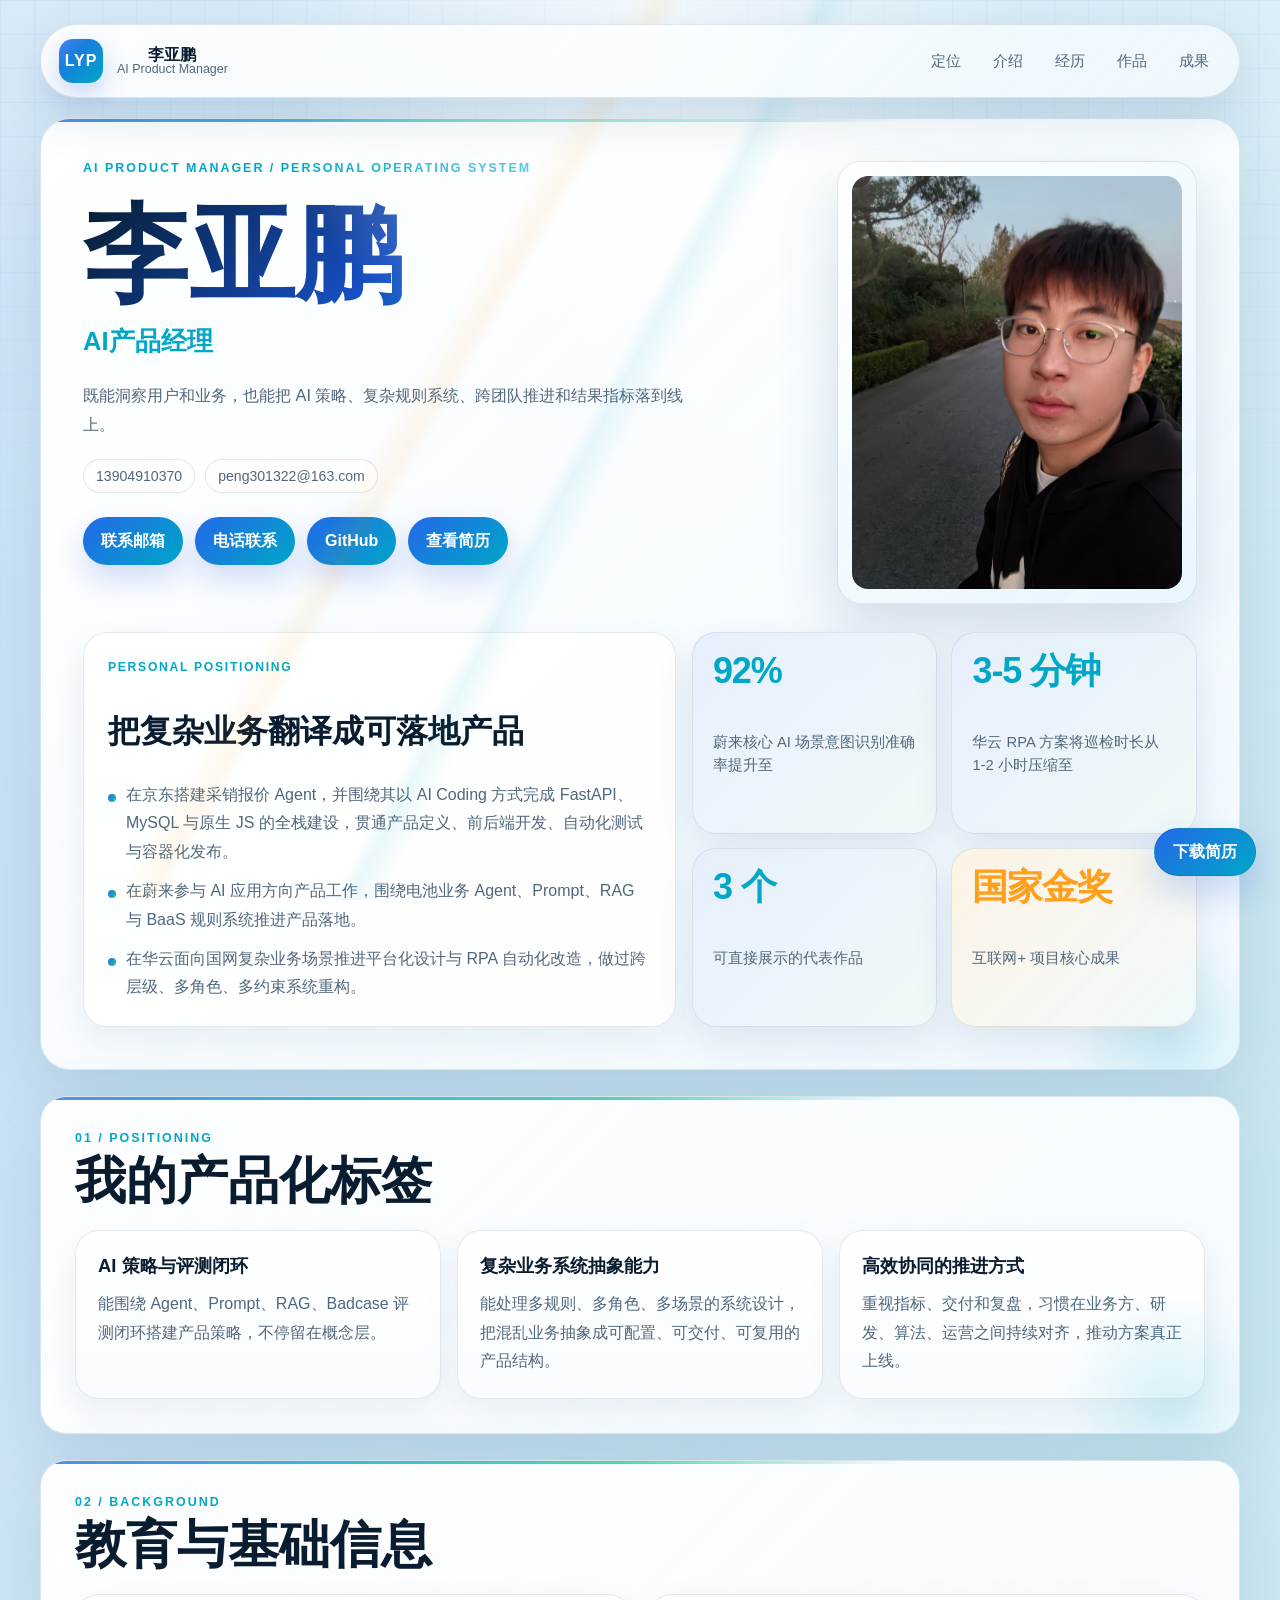
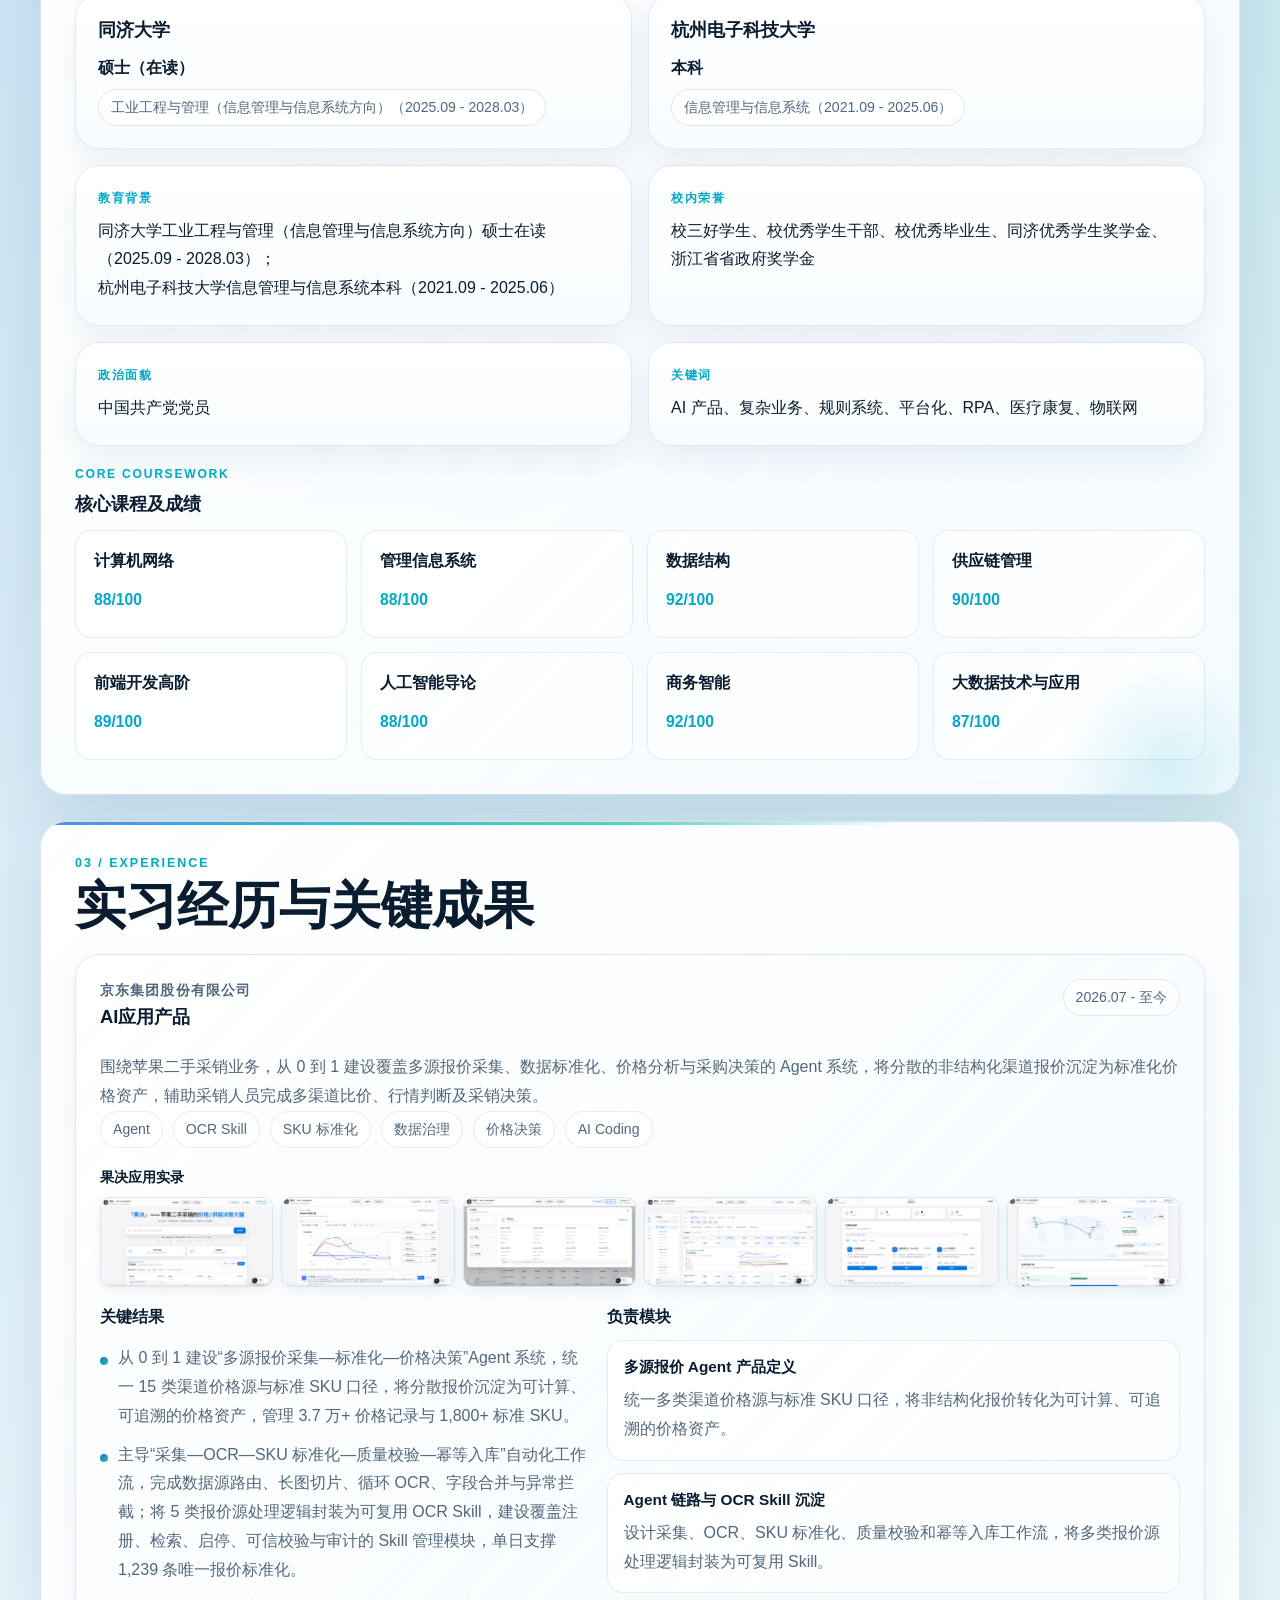
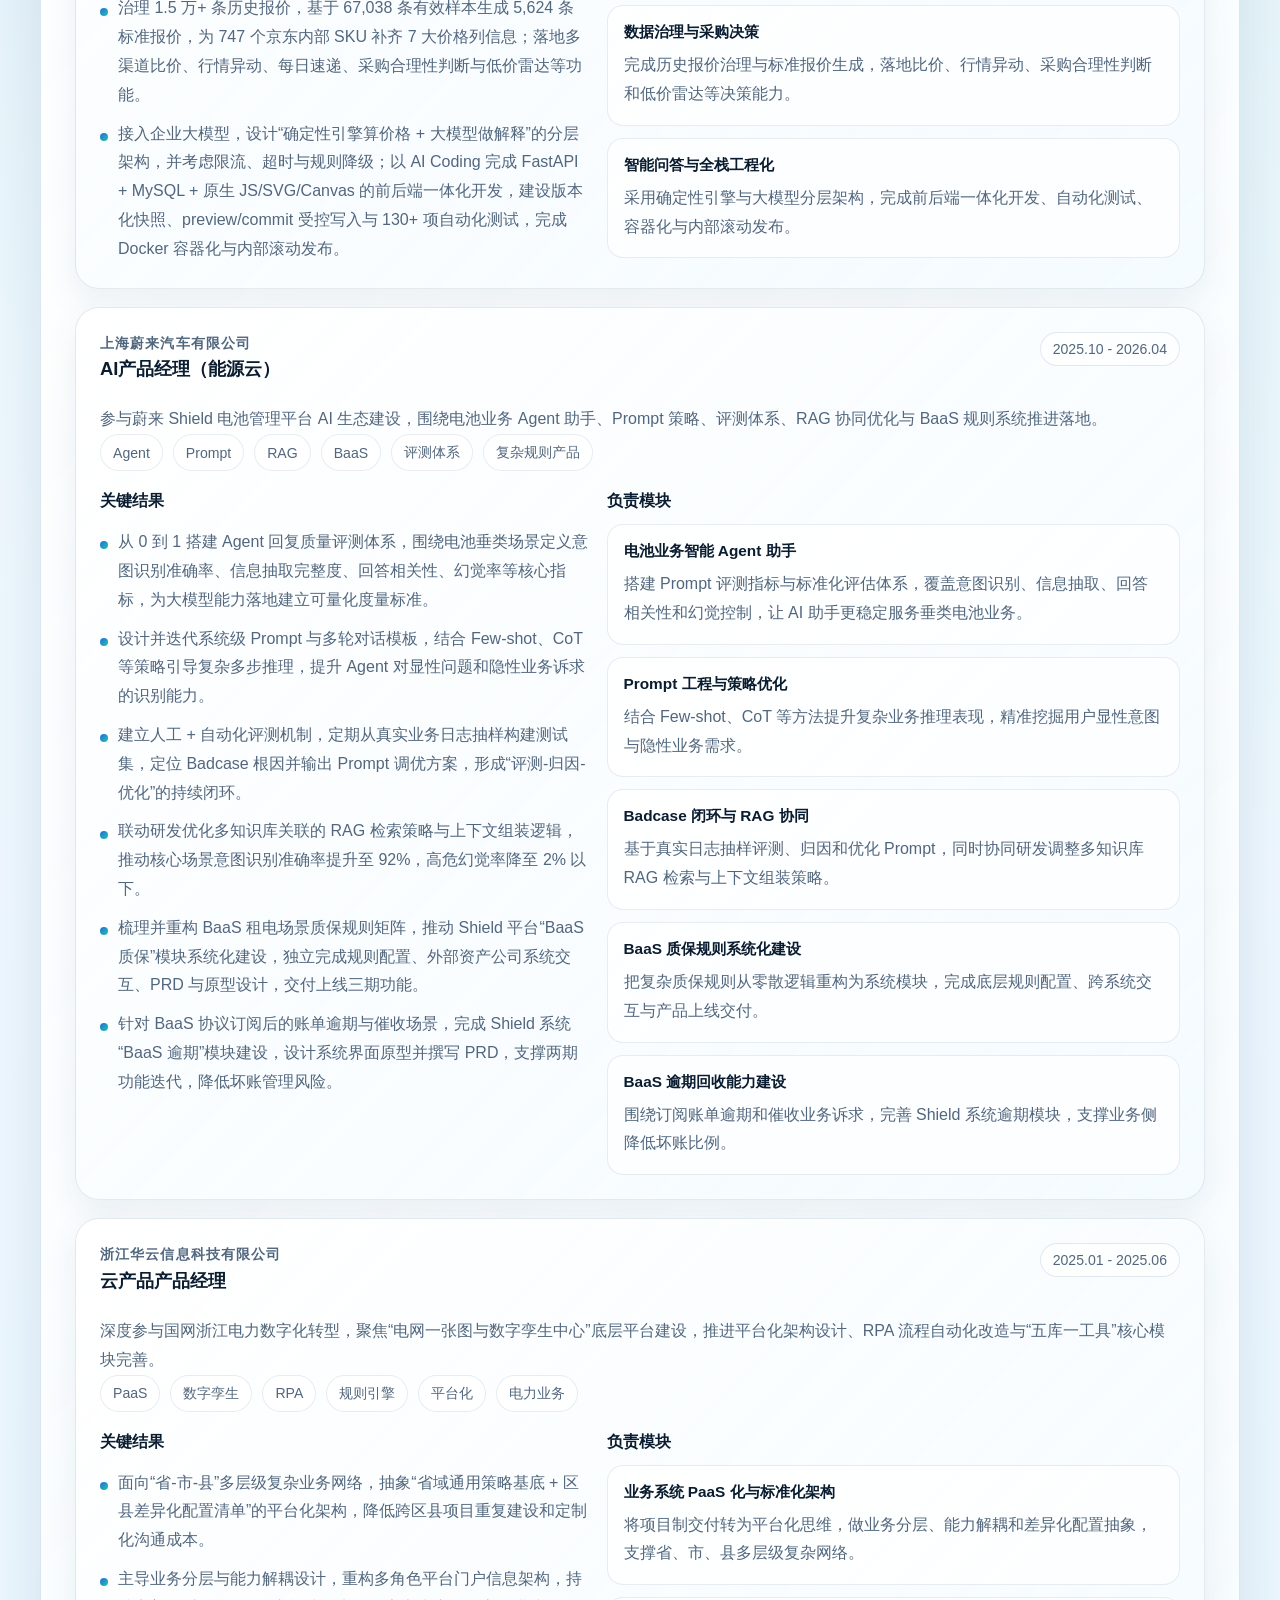
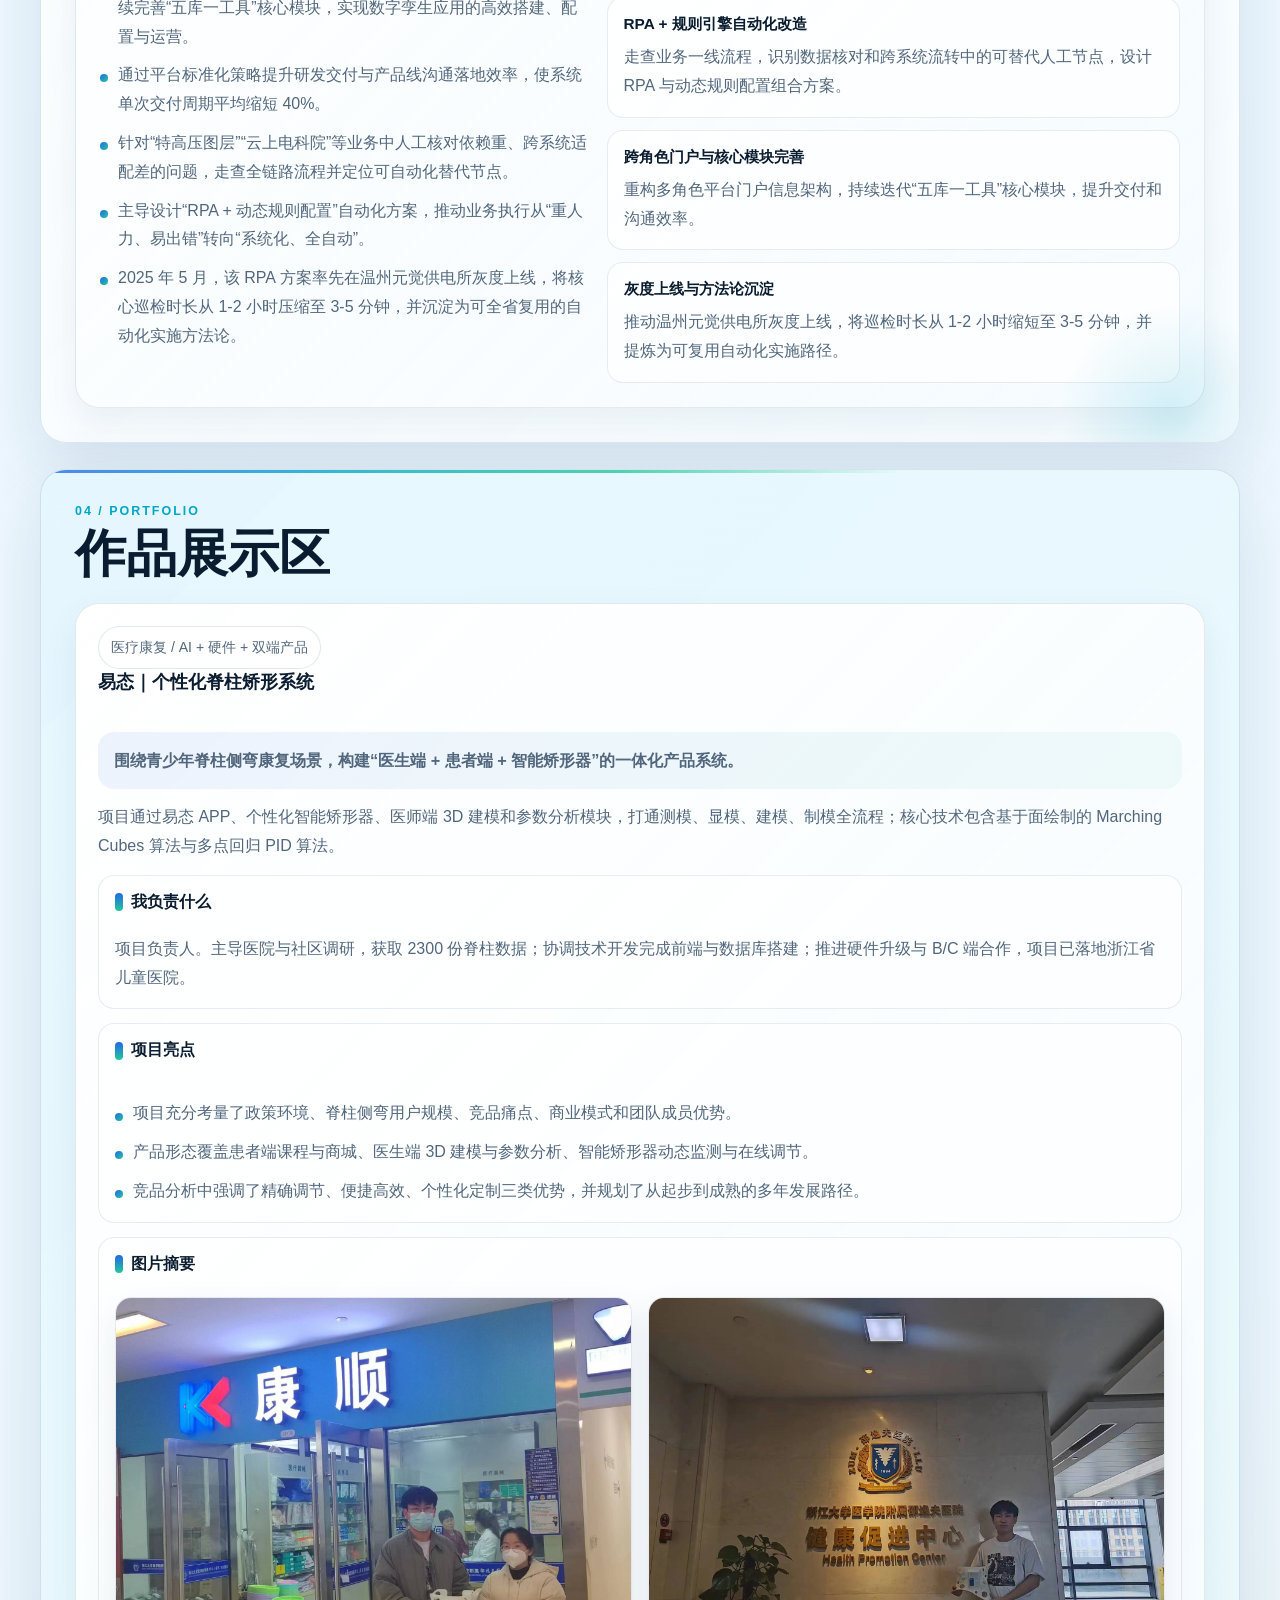
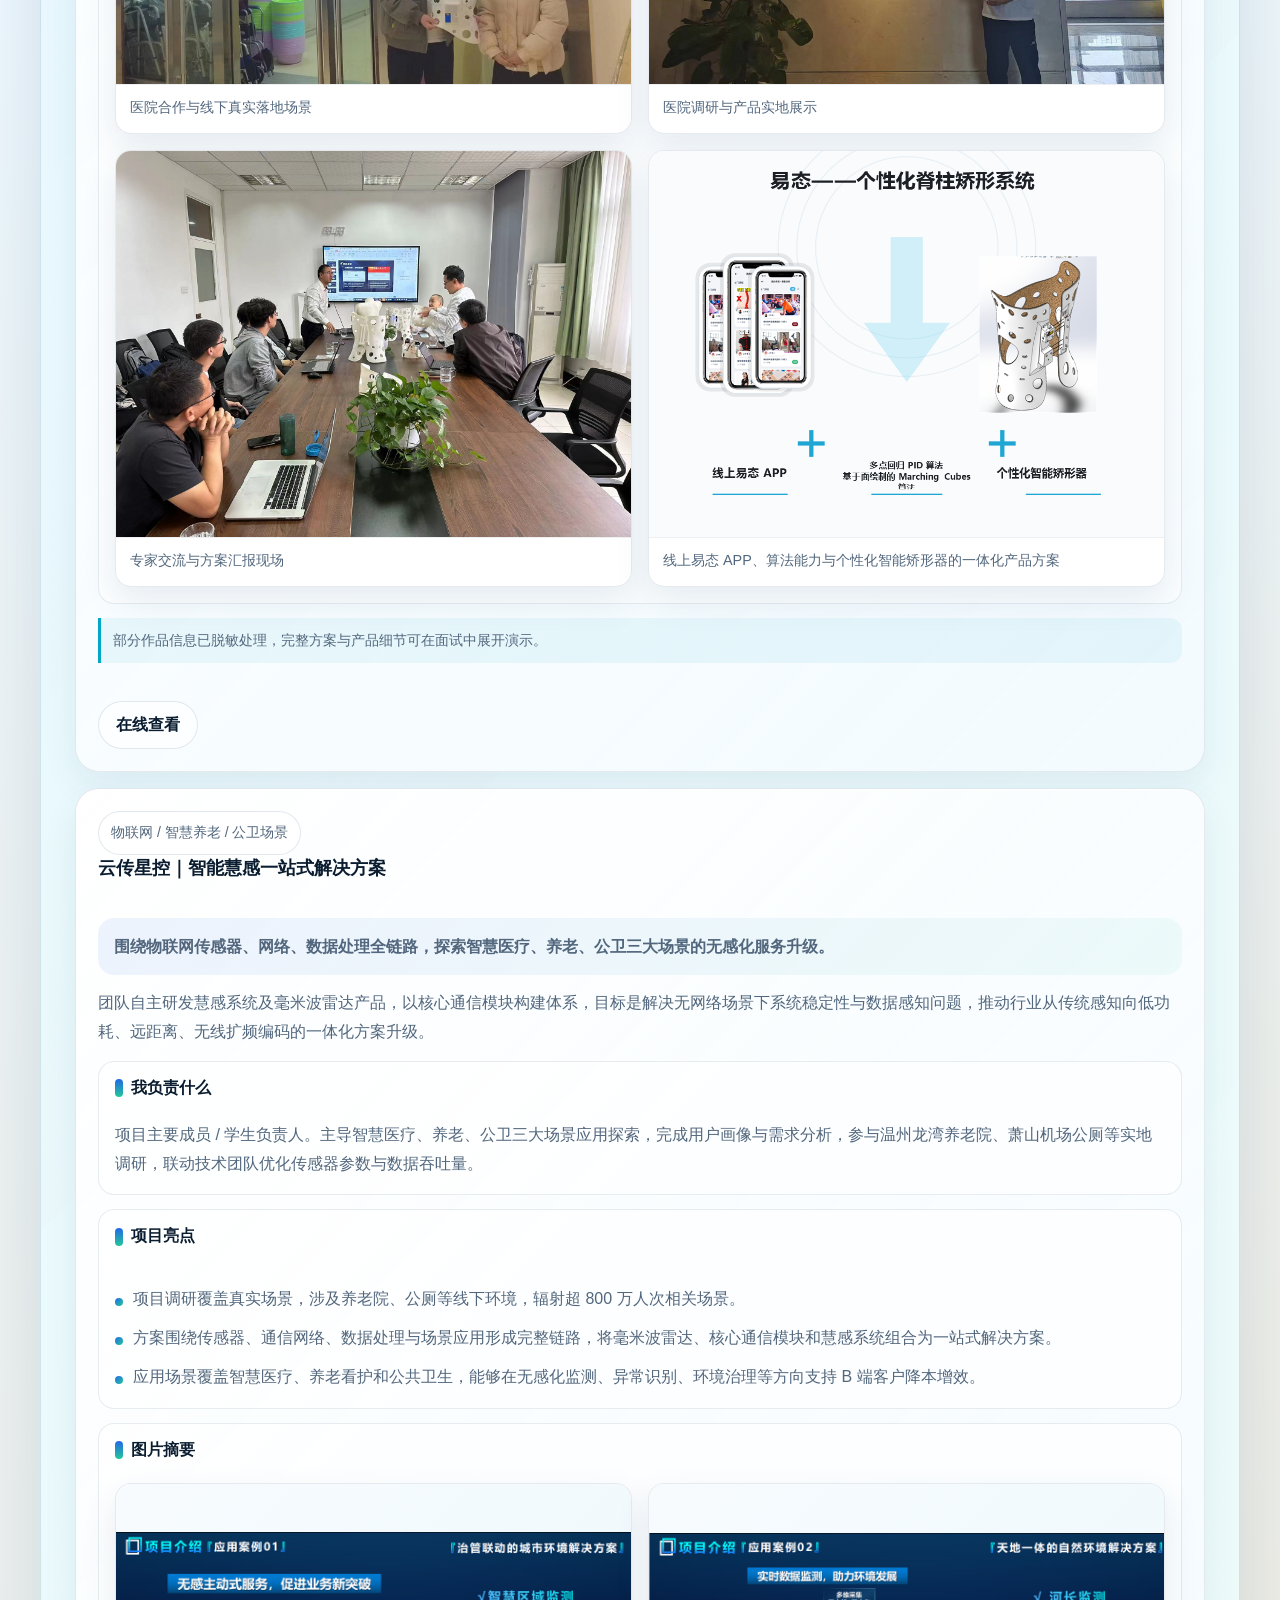
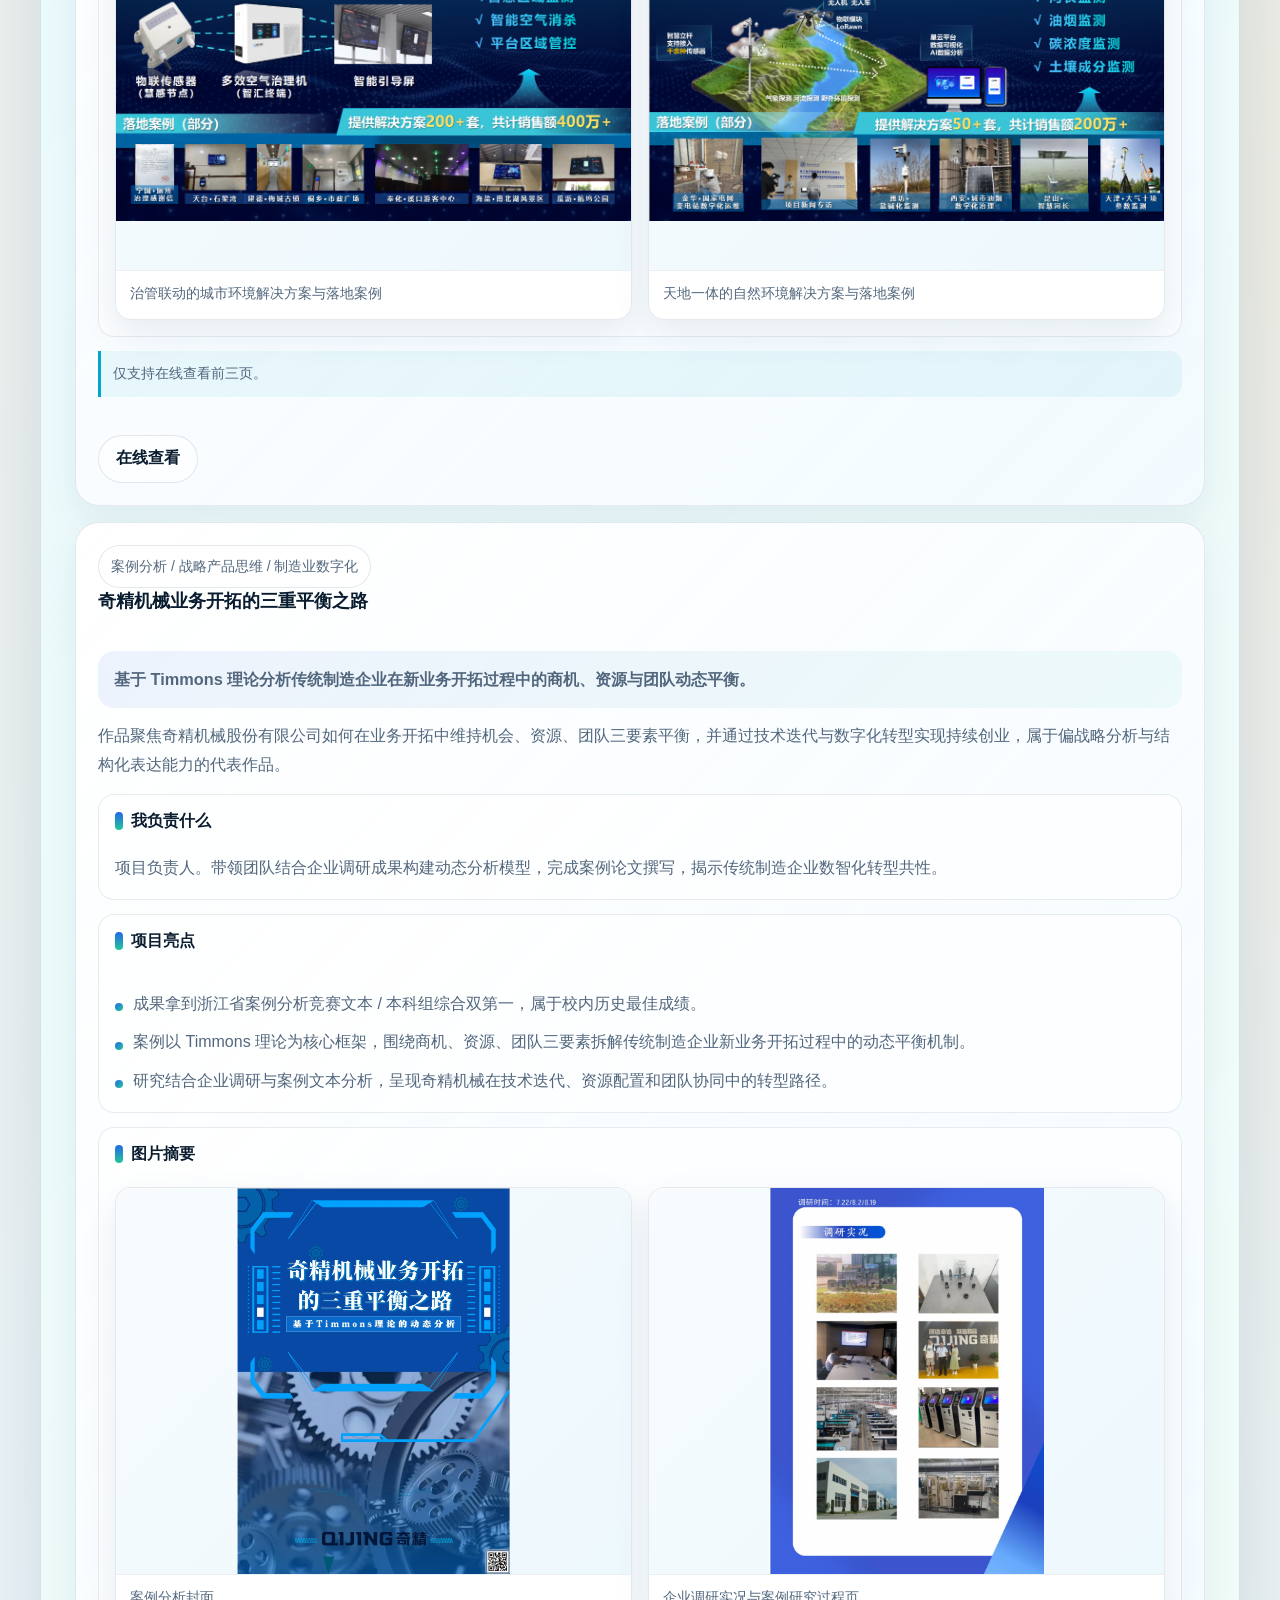
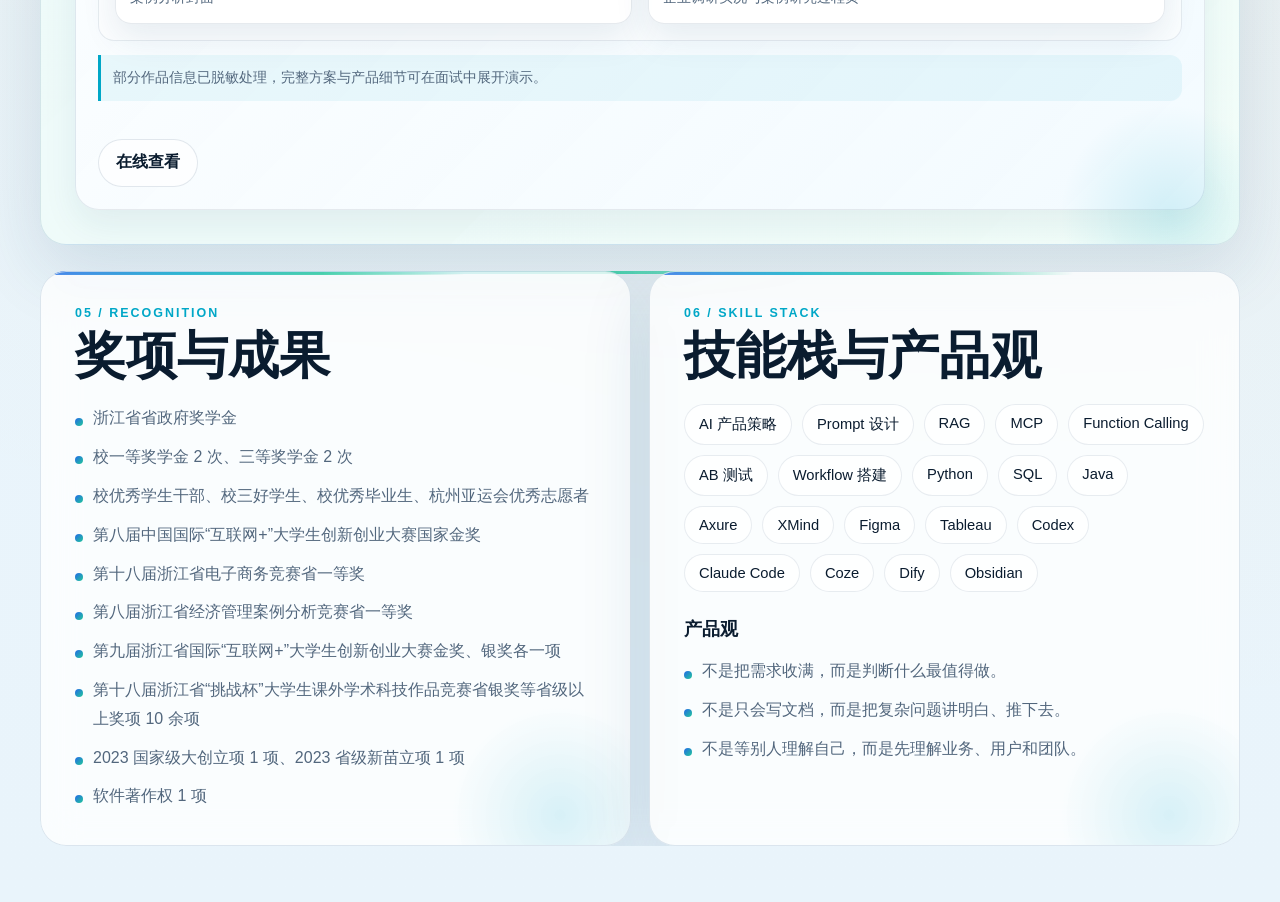
==== commit 64fef1b5: "Protect cloud sensing project preview" ====
--- a/index.html
+++ b/index.html
@@ -31,6 +31,7 @@
         <button class="nav-link" type="button" data-target="experience">经历</button>
         <button class="nav-link" type="button" data-target="portfolio">作品</button>
         <button class="nav-link" type="button" data-target="awards">成果</button>
+        <a class="nav-link nav-resume" href="./assets/resume-latest.pdf" target="_blank" rel="noreferrer">下载简历</a>
       </nav>
     </header>
 
--- a/styles.css
+++ b/styles.css
@@ -150,6 +150,18 @@
   transition: background 0.2s ease, color 0.2s ease, transform 0.2s ease;
 }
 
+.nav-resume {
+  display: none;
+  align-items: center;
+  justify-content: center;
+  text-decoration: none;
+}
+
+:where(button, a, iframe):focus-visible {
+  outline: 3px solid var(--accent-deep);
+  outline-offset: 3px;
+}
+
 .brand,
 .nav-link {
   scroll-margin-top: 110px;
@@ -321,9 +333,12 @@
   justify-content: center;
   min-height: 48px;
   padding: 0 18px;
+  border: none;
   border-radius: 999px;
   background: linear-gradient(135deg, var(--accent-deep), var(--accent));
   color: #ffffff;
+  cursor: pointer;
+  font: inherit;
   text-decoration: none;
   font-weight: 700;
   transition: transform 0.2s ease, box-shadow 0.2s ease;
@@ -674,6 +689,17 @@
   margin-bottom: 18px;
 }
 
+.portfolio-confidentiality {
+  margin: 0;
+  padding: 10px 12px;
+  border-left: 3px solid var(--accent);
+  border-radius: 0 var(--radius-sm) var(--radius-sm) 0;
+  background: rgba(0, 167, 199, 0.07);
+  color: var(--muted);
+  font-size: 0.9rem;
+  line-height: 1.65;
+}
+
 .chip-row {
   display: flex;
   flex-wrap: wrap;
@@ -690,6 +716,44 @@
   border: 1px solid rgba(30, 68, 105, 0.1);
   color: var(--muted);
   font-size: 0.88rem;
+}
+
+.experience-showcase {
+  margin: 0 0 20px;
+}
+
+.experience-showcase__head {
+  display: flex;
+  align-items: baseline;
+  justify-content: space-between;
+  gap: 12px;
+  margin: 0 0 10px;
+  color: var(--text);
+  font-size: 0.9rem;
+  font-weight: 750;
+}
+
+.experience-showcase__row {
+  display: grid;
+  grid-template-columns: repeat(6, minmax(0, 1fr));
+  gap: 8px;
+}
+
+.experience-showcase__shot {
+  aspect-ratio: 1.92 / 1;
+  margin: 0;
+  overflow: hidden;
+  border: 1px solid rgba(30, 68, 105, 0.12);
+  border-radius: 10px;
+  background: rgba(243, 249, 255, 0.8);
+  box-shadow: 0 5px 14px rgba(25, 66, 105, 0.07);
+}
+
+.experience-showcase__shot img {
+  display: block;
+  width: 100%;
+  height: 100%;
+  object-fit: cover;
 }
 
 .experience-grid {
@@ -871,6 +935,86 @@
   transform: translateY(-2px);
 }
 
+body.preview-open {
+  overflow: hidden;
+}
+
+.document-preview {
+  position: fixed;
+  inset: 0;
+  z-index: 100;
+  display: grid;
+  place-items: center;
+  padding: 16px;
+}
+
+.document-preview[hidden] {
+  display: none;
+}
+
+.document-preview__backdrop {
+  position: absolute;
+  inset: 0;
+  width: 100%;
+  border: 0;
+  background: rgba(6, 22, 38, 0.72);
+  backdrop-filter: blur(12px);
+  cursor: pointer;
+}
+
+.document-preview__panel {
+  position: relative;
+  z-index: 1;
+  display: flex;
+  flex-direction: column;
+  width: min(1180px, calc(100vw - 32px));
+  height: min(920px, calc(100dvh - 32px));
+  overflow: hidden;
+  border: 1px solid rgba(255, 255, 255, 0.54);
+  border-radius: var(--radius-lg);
+  background: #eef5f9;
+  box-shadow: 0 30px 90px rgba(3, 18, 32, 0.38);
+}
+
+.document-preview__header {
+  display: flex;
+  align-items: center;
+  justify-content: space-between;
+  gap: 20px;
+  padding: 16px 18px;
+  border-bottom: 1px solid rgba(30, 68, 105, 0.12);
+  background: rgba(255, 255, 255, 0.94);
+}
+
+.document-preview__header .card-kicker {
+  margin-bottom: 4px;
+}
+
+.document-preview__header h2 {
+  margin: 0;
+  font-size: 1.1rem;
+}
+
+.document-preview__close {
+  min-height: 42px;
+  padding: 0 16px;
+  border: 1px solid rgba(30, 68, 105, 0.14);
+  border-radius: 999px;
+  background: #ffffff;
+  color: var(--text);
+  cursor: pointer;
+  font: inherit;
+  font-weight: 700;
+}
+
+.document-preview__frame {
+  width: 100%;
+  min-height: 0;
+  flex: 1;
+  border: 0;
+  background: #dfe8ee;
+}
+
 .error-page {
   display: grid;
   place-items: center;
@@ -948,6 +1092,18 @@
 }
 
 @media (max-width: 680px) {
+  .experience-showcase__row {
+    display: flex;
+    overflow-x: auto;
+    padding-bottom: 6px;
+    scroll-snap-type: x proximity;
+  }
+
+  .experience-showcase__shot {
+    flex: 0 0 220px;
+    scroll-snap-align: start;
+  }
+
   .page-shell {
     width: min(100vw - 20px, 100%);
     padding-top: 10px;
@@ -967,8 +1123,18 @@
   .site-nav {
     width: 100%;
     display: grid;
-    grid-template-columns: repeat(5, minmax(0, 1fr));
+    grid-template-columns: repeat(3, minmax(0, 1fr));
     gap: 6px;
+  }
+
+  .site-nav .nav-link:nth-child(1),
+  .site-nav .nav-link:nth-child(2),
+  .site-nav .nav-link:nth-child(5) {
+    display: none;
+  }
+
+  .site-nav .nav-resume {
+    display: inline-flex;
   }
 
   .nav-link {
@@ -1002,4 +1168,27 @@
     padding: 0 14px;
     font-size: 0.9rem;
   }
-}
+
+  .document-preview {
+    padding: 8px;
+  }
+
+  .document-preview__panel {
+    width: calc(100vw - 16px);
+    height: calc(100dvh - 16px);
+    border-radius: 18px;
+  }
+
+  .document-preview__header {
+    padding: 12px;
+  }
+
+  .document-preview__header .card-kicker {
+    display: none;
+  }
+
+  .document-preview__header h2 {
+    max-width: 230px;
+    font-size: 0.98rem;
+  }
+}
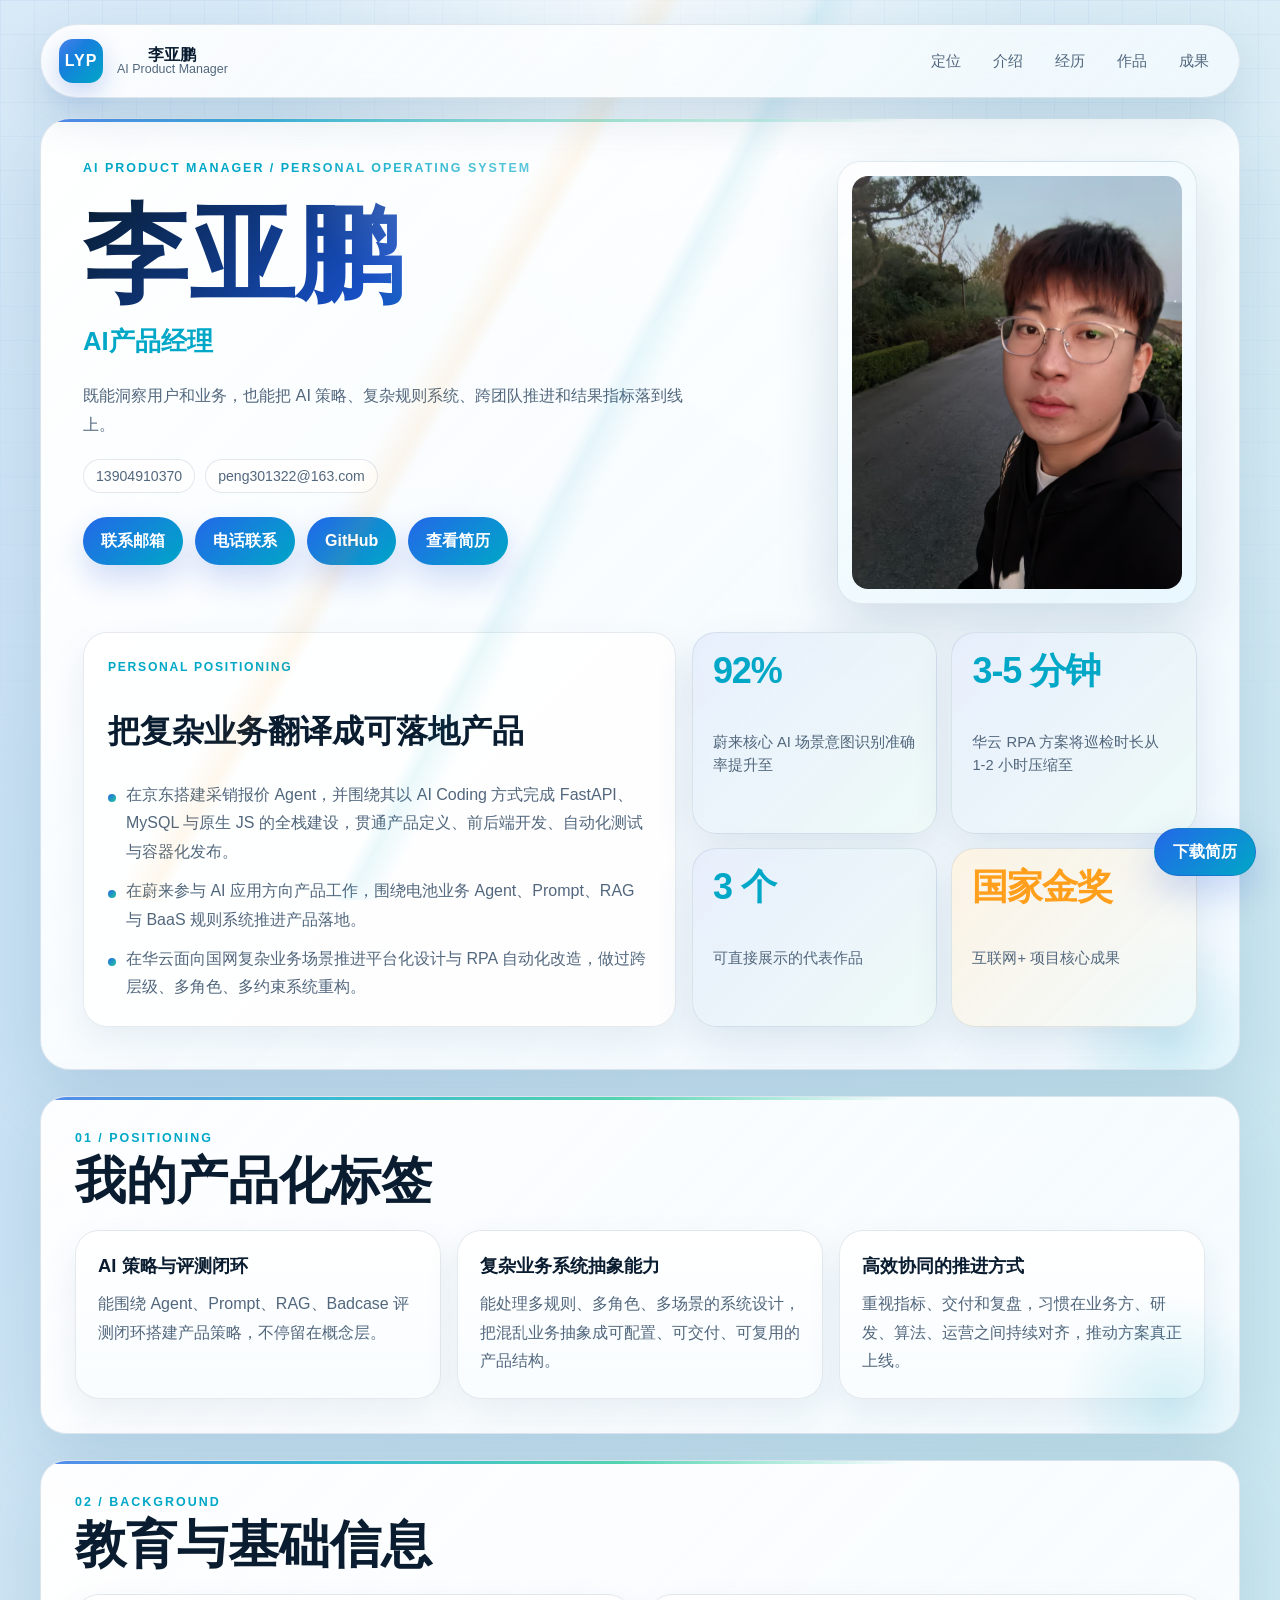
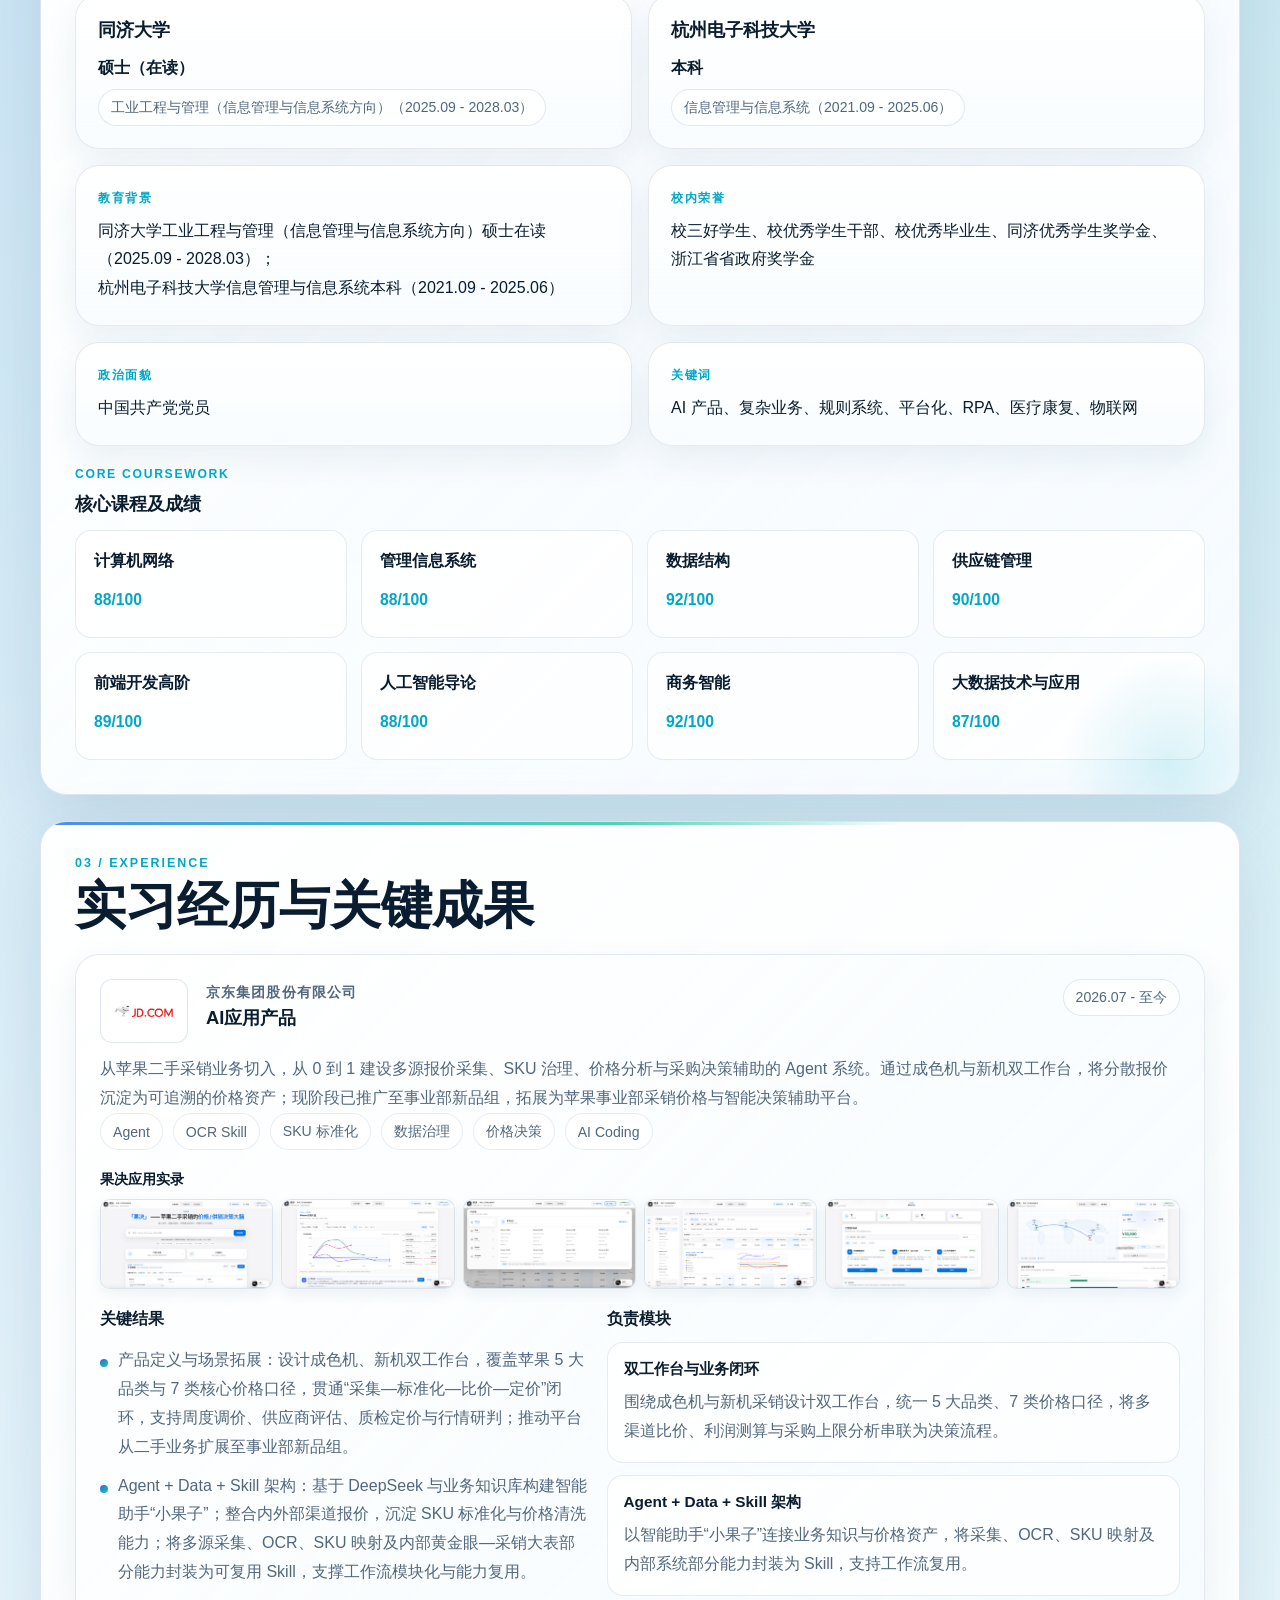
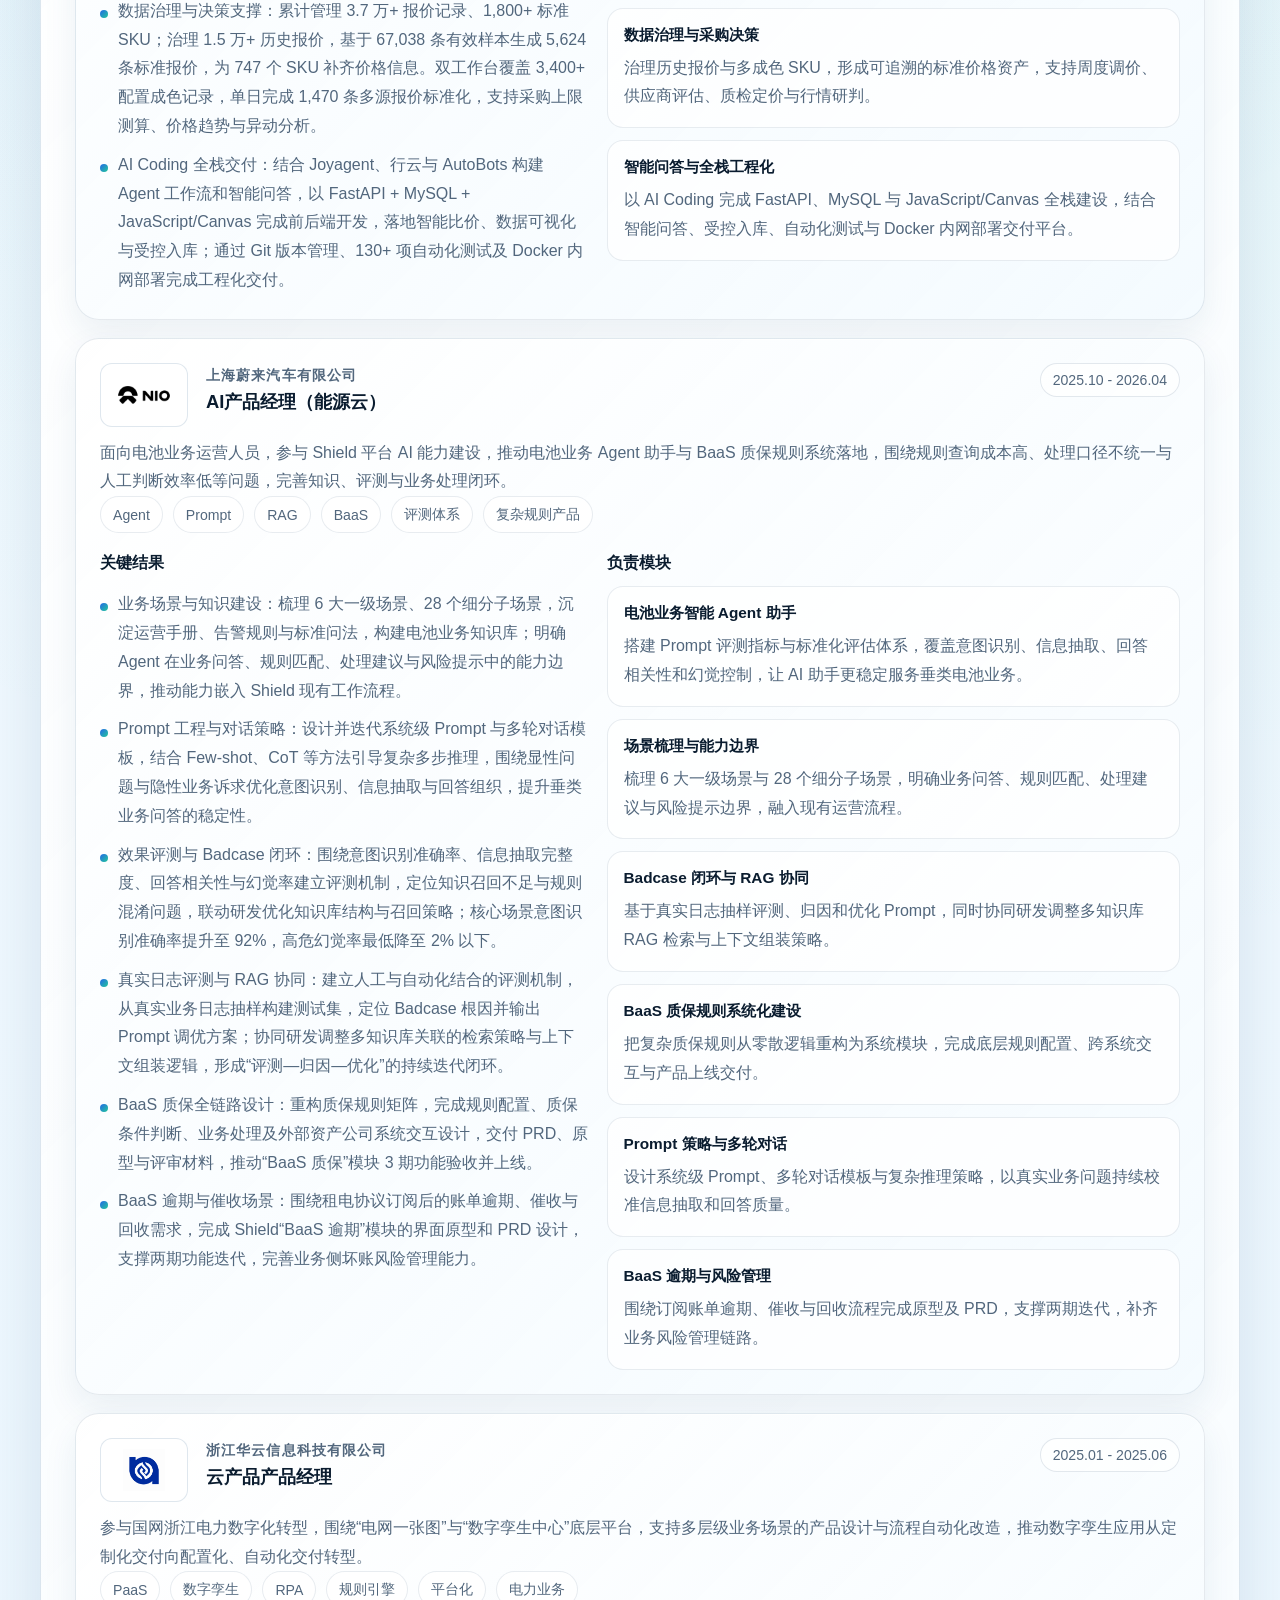
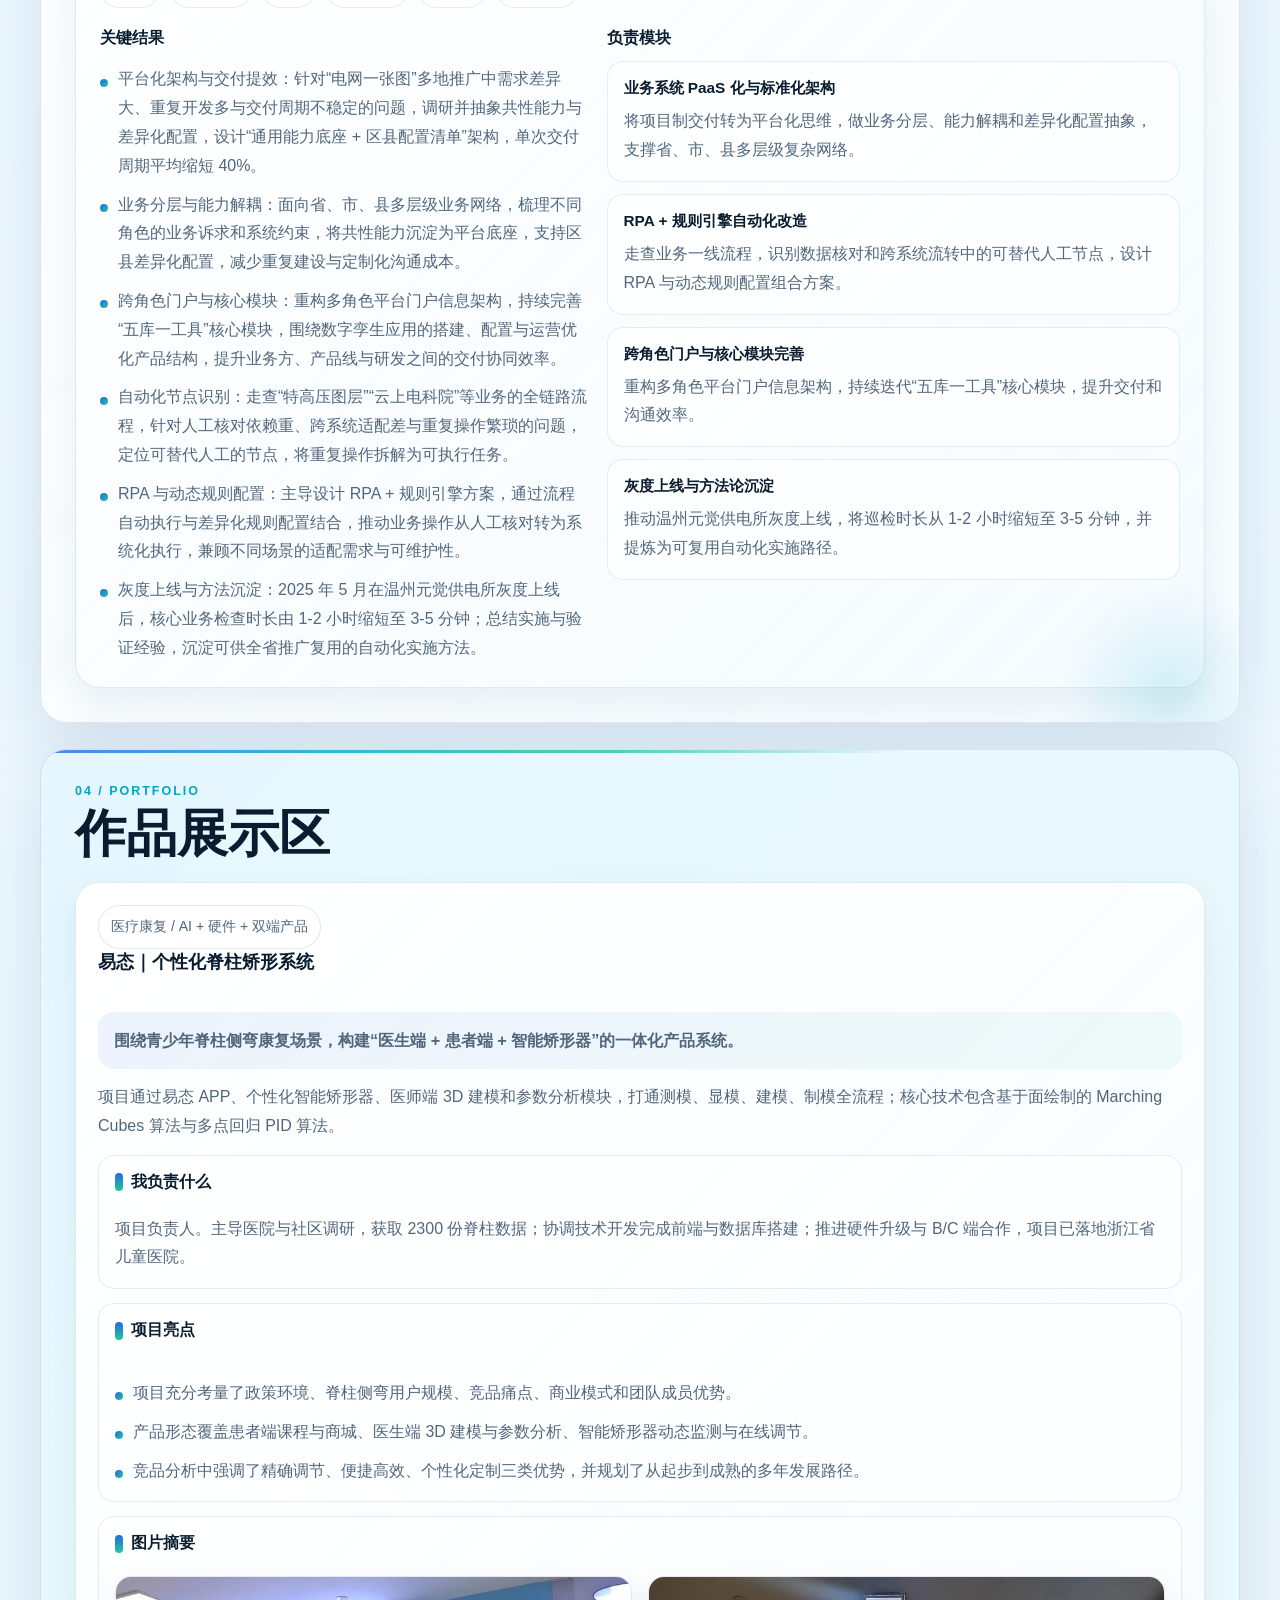
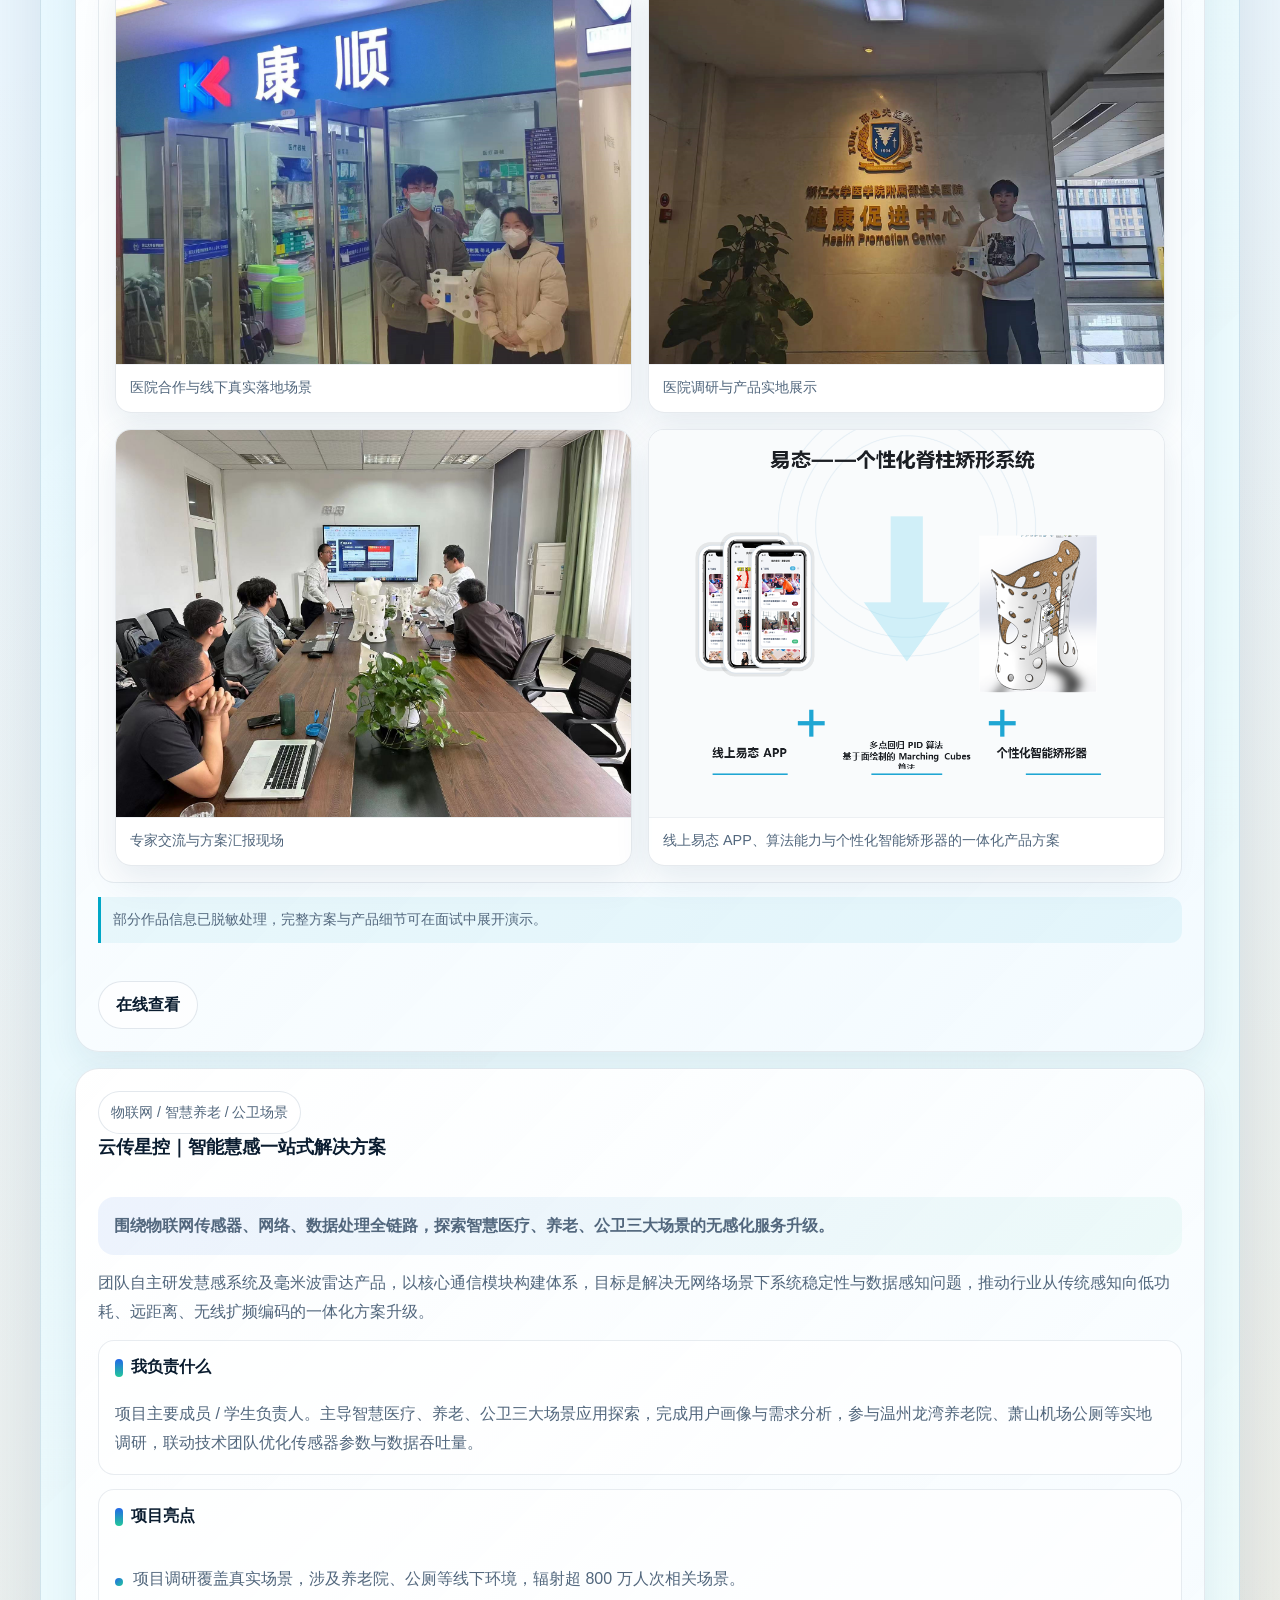
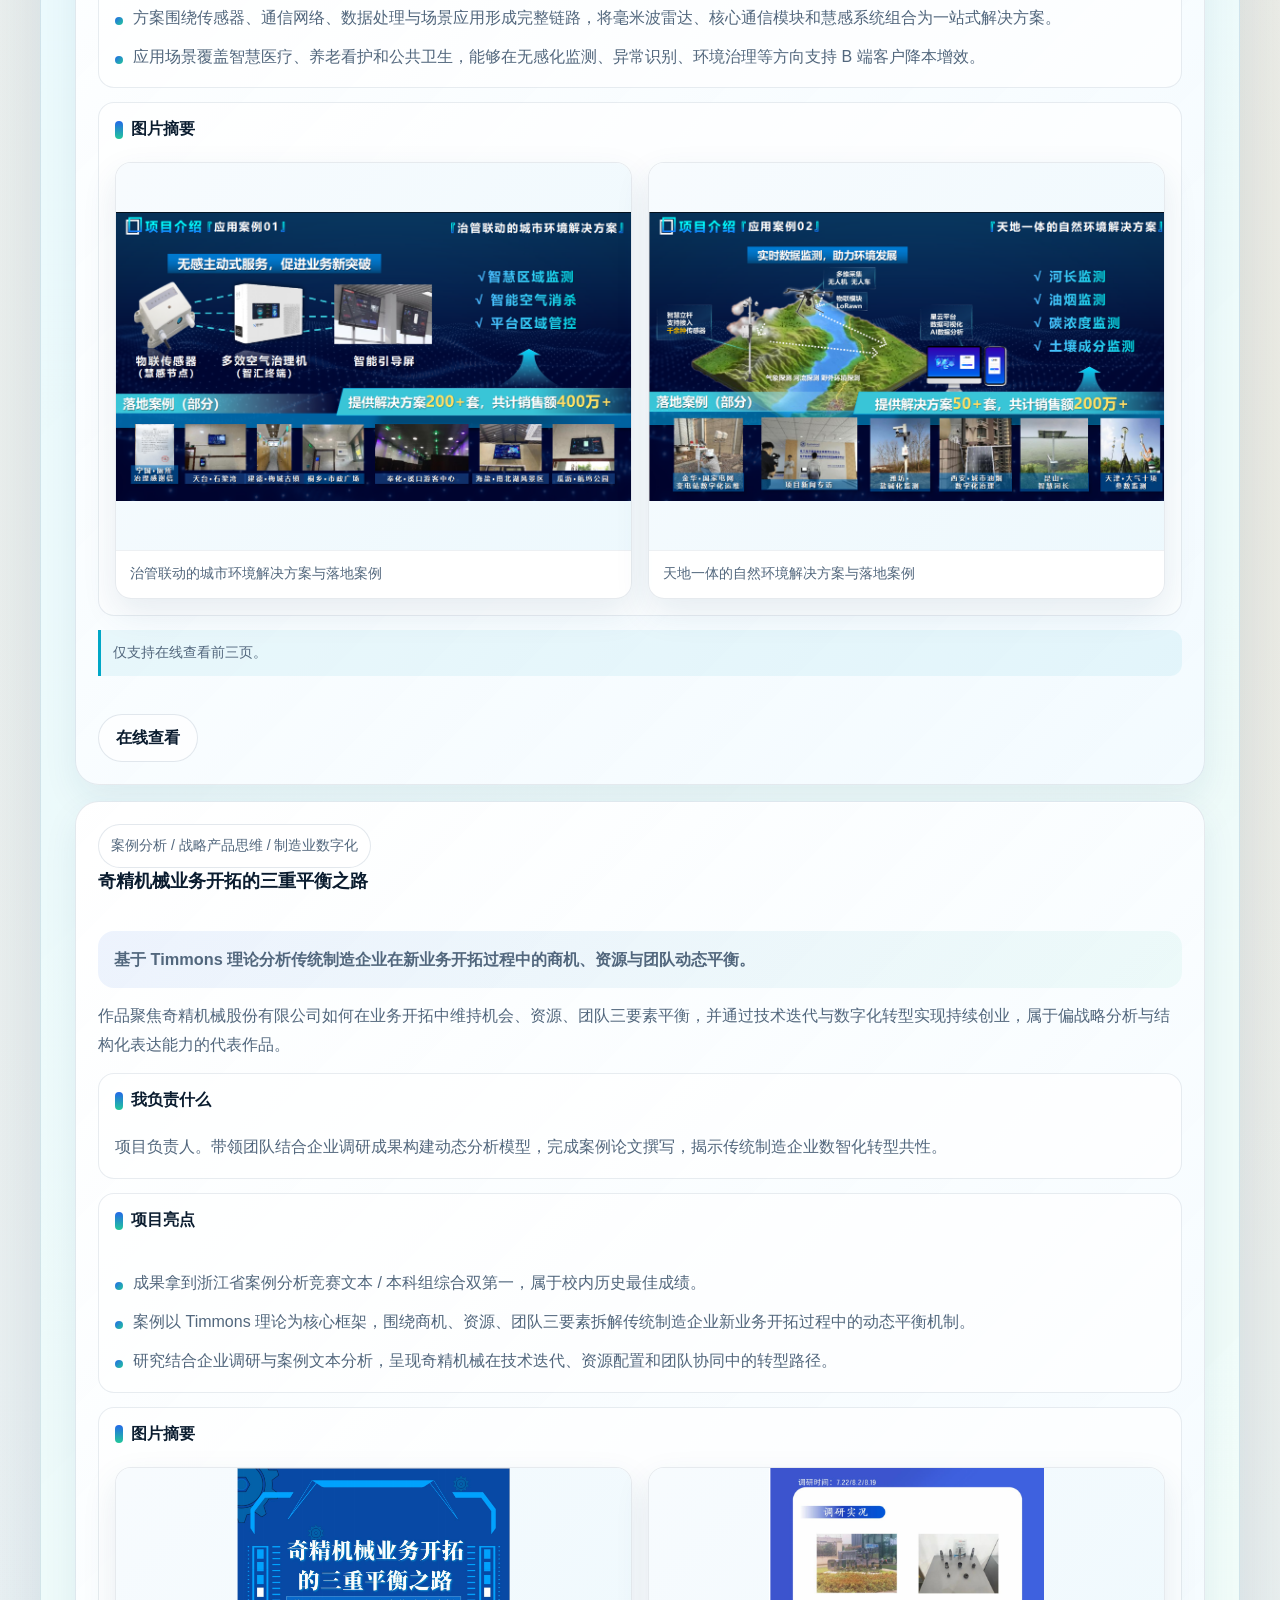
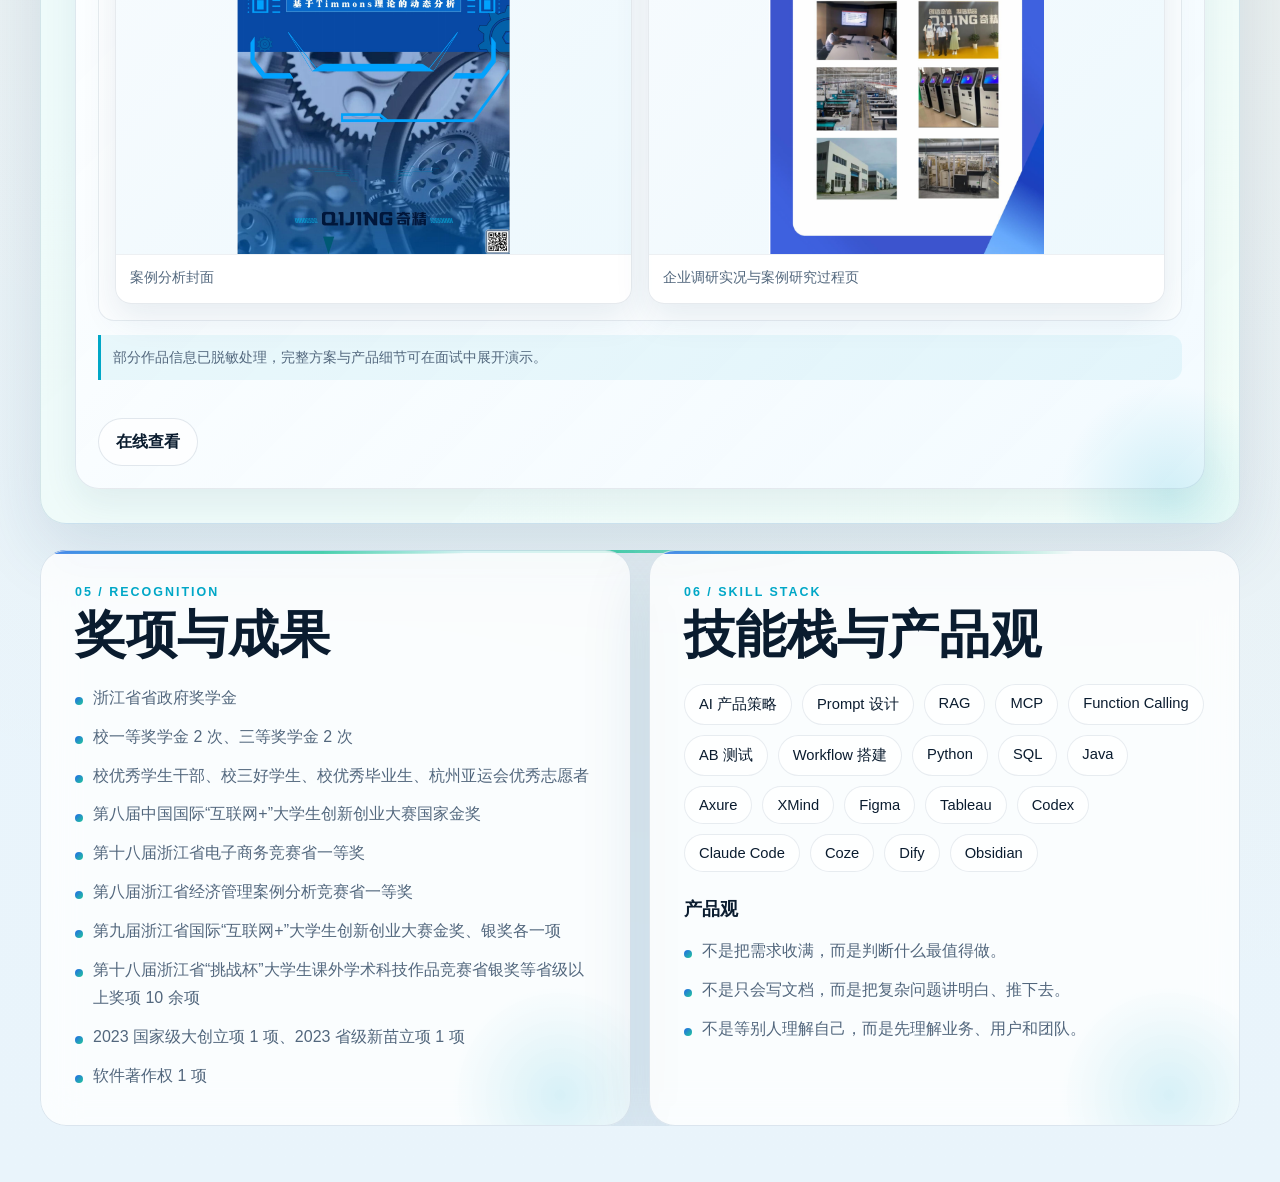
==== commit 5d999179: "Version frontend assets for screenshot viewer rollout" ====
--- a/index.html
+++ b/index.html
@@ -13,7 +13,7 @@
   <meta property="og:type" content="website">
   <meta property="og:url" content="https://peng301322.github.io/">
   <meta property="og:image" content="https://peng301322.github.io/assets/profile-life.jpg">
-  <link rel="stylesheet" href="./styles.css">
+  <link rel="stylesheet" href="./styles.css?v=20261103-gallery">
 </head>
 <body>
   <div class="page-shell">
@@ -38,7 +38,7 @@
     <main id="app"></main>
   </div>
 
-  <script src="./data.js"></script>
-  <script src="./app.js"></script>
+  <script src="./data.js?v=20261103-gallery"></script>
+  <script src="./app.js?v=20261103-gallery"></script>
 </body>
 </html>
--- a/styles.css
+++ b/styles.css
@@ -660,6 +660,7 @@
 }
 
 .experience-card {
+  min-width: 0;
   padding: 24px;
   background:
     linear-gradient(135deg, rgba(255, 255, 255, 0.94), rgba(242, 250, 255, 0.82)),
@@ -683,6 +684,13 @@
   font-weight: 800;
   letter-spacing: 0.08em;
   text-transform: uppercase;
+}
+
+.timeline-identity { display: flex; align-items: center; gap: 18px; min-width: 0; }
+.company-logo { width: 88px; height: 64px; flex: 0 0 88px; object-fit: contain; padding: 10px; background: #fff; border: 1px solid var(--line); border-radius: 12px; }
+@media (max-width: 680px) {
+  .timeline-identity { gap: 12px; }
+  .company-logo { width: 64px; height: 52px; flex-basis: 64px; padding: 7px; }
 }
 
 .timeline-highlight {
@@ -756,11 +764,29 @@
   object-fit: cover;
 }
 
+.experience-showcase__shot[role="button"] { cursor: zoom-in; }
+.experience-showcase__shot[role="button"]:focus-visible { outline: 3px solid var(--accent); outline-offset: 3px; }
+.image-viewer-open { overflow: hidden; }
+.image-viewer { width: min(96vw, 1600px); max-width: 96vw; max-height: 94dvh; padding: 16px; border: 1px solid #dce5ee; border-radius: 18px; background: #f8fbff; color: #102a43; box-shadow: 0 20px 80px #0005; }
+.image-viewer::backdrop { background: rgba(5, 18, 35, .82); }
+.image-viewer__bar { display: flex; justify-content: space-between; align-items: center; gap: 12px; margin-bottom: 12px; }
+.image-viewer__actions { display: flex; gap: 8px; flex-shrink: 0; }
+.image-viewer button { min-height: 44px; padding: 8px 14px; border: 1px solid #d1dce8; border-radius: 10px; background: white; color: inherit; cursor: pointer; font: inherit; }
+.image-viewer__image { display: block; width: 100%; height: auto; max-height: calc(94dvh - 100px); object-fit: contain; }
+@media (max-width: 680px) {
+  .image-viewer { padding: 10px; }
+  .image-viewer__bar { flex-direction: column; align-items: stretch; }
+  .image-viewer__actions { justify-content: flex-end; }
+  .image-viewer__image { max-height: calc(94dvh - 145px); }
+}
+
 .experience-grid {
   display: grid;
   grid-template-columns: 0.92fr 1.08fr;
   gap: 18px;
 }
+
+.experience-column { min-width: 0; overflow-wrap: anywhere; }
 
 .experience-column h4,
 .portfolio-block h4 {
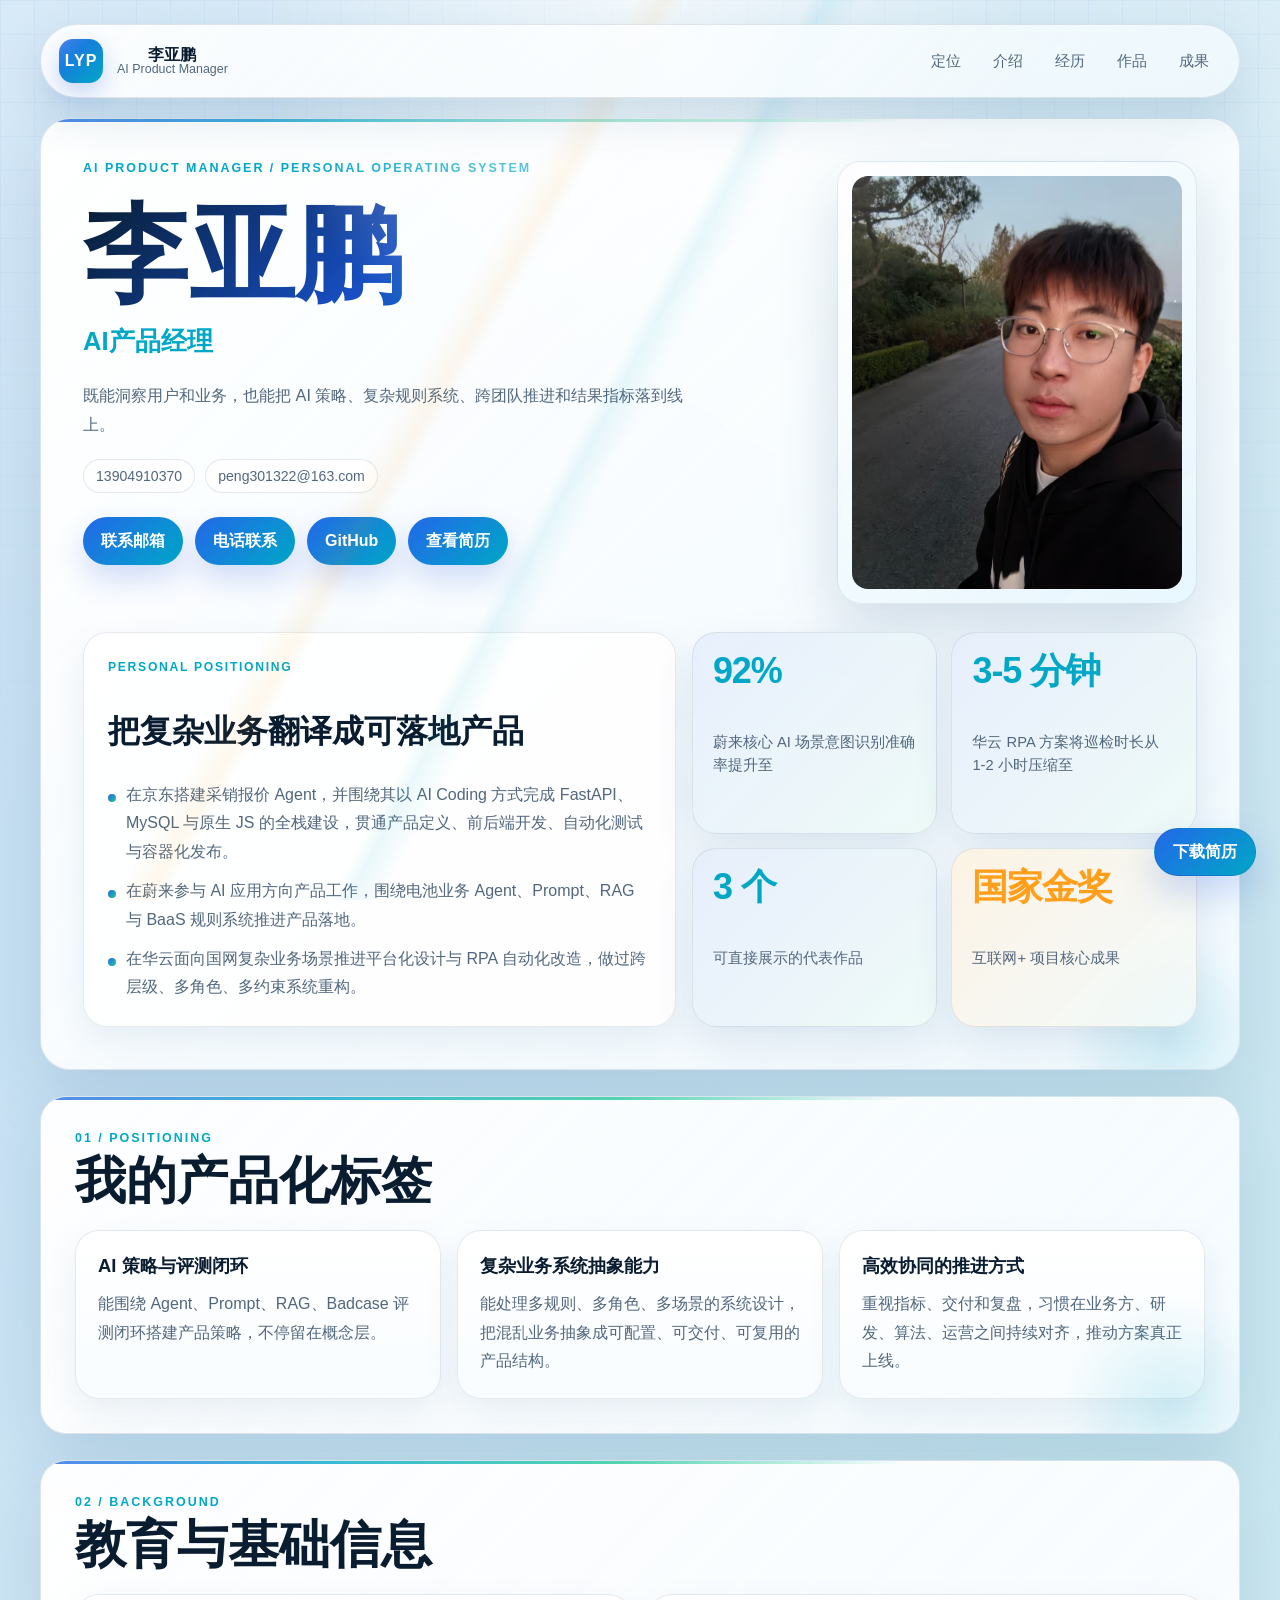
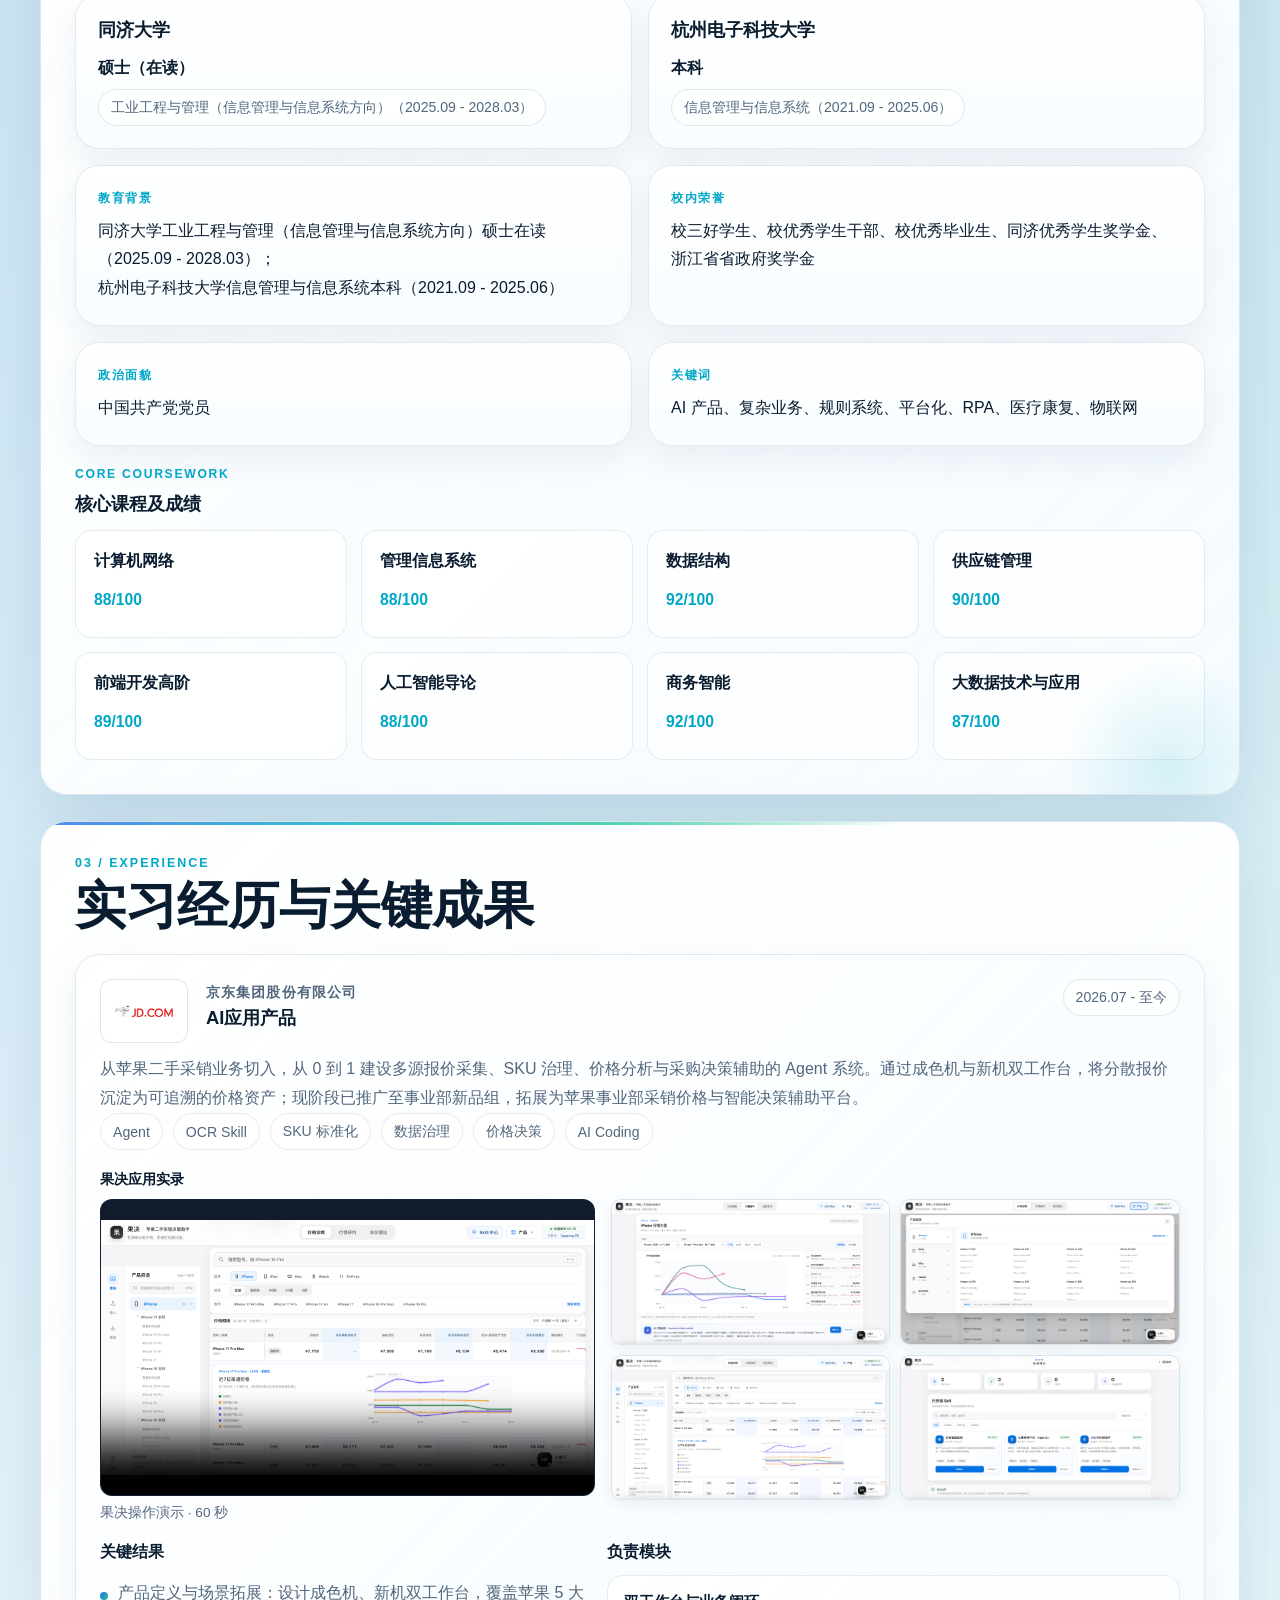
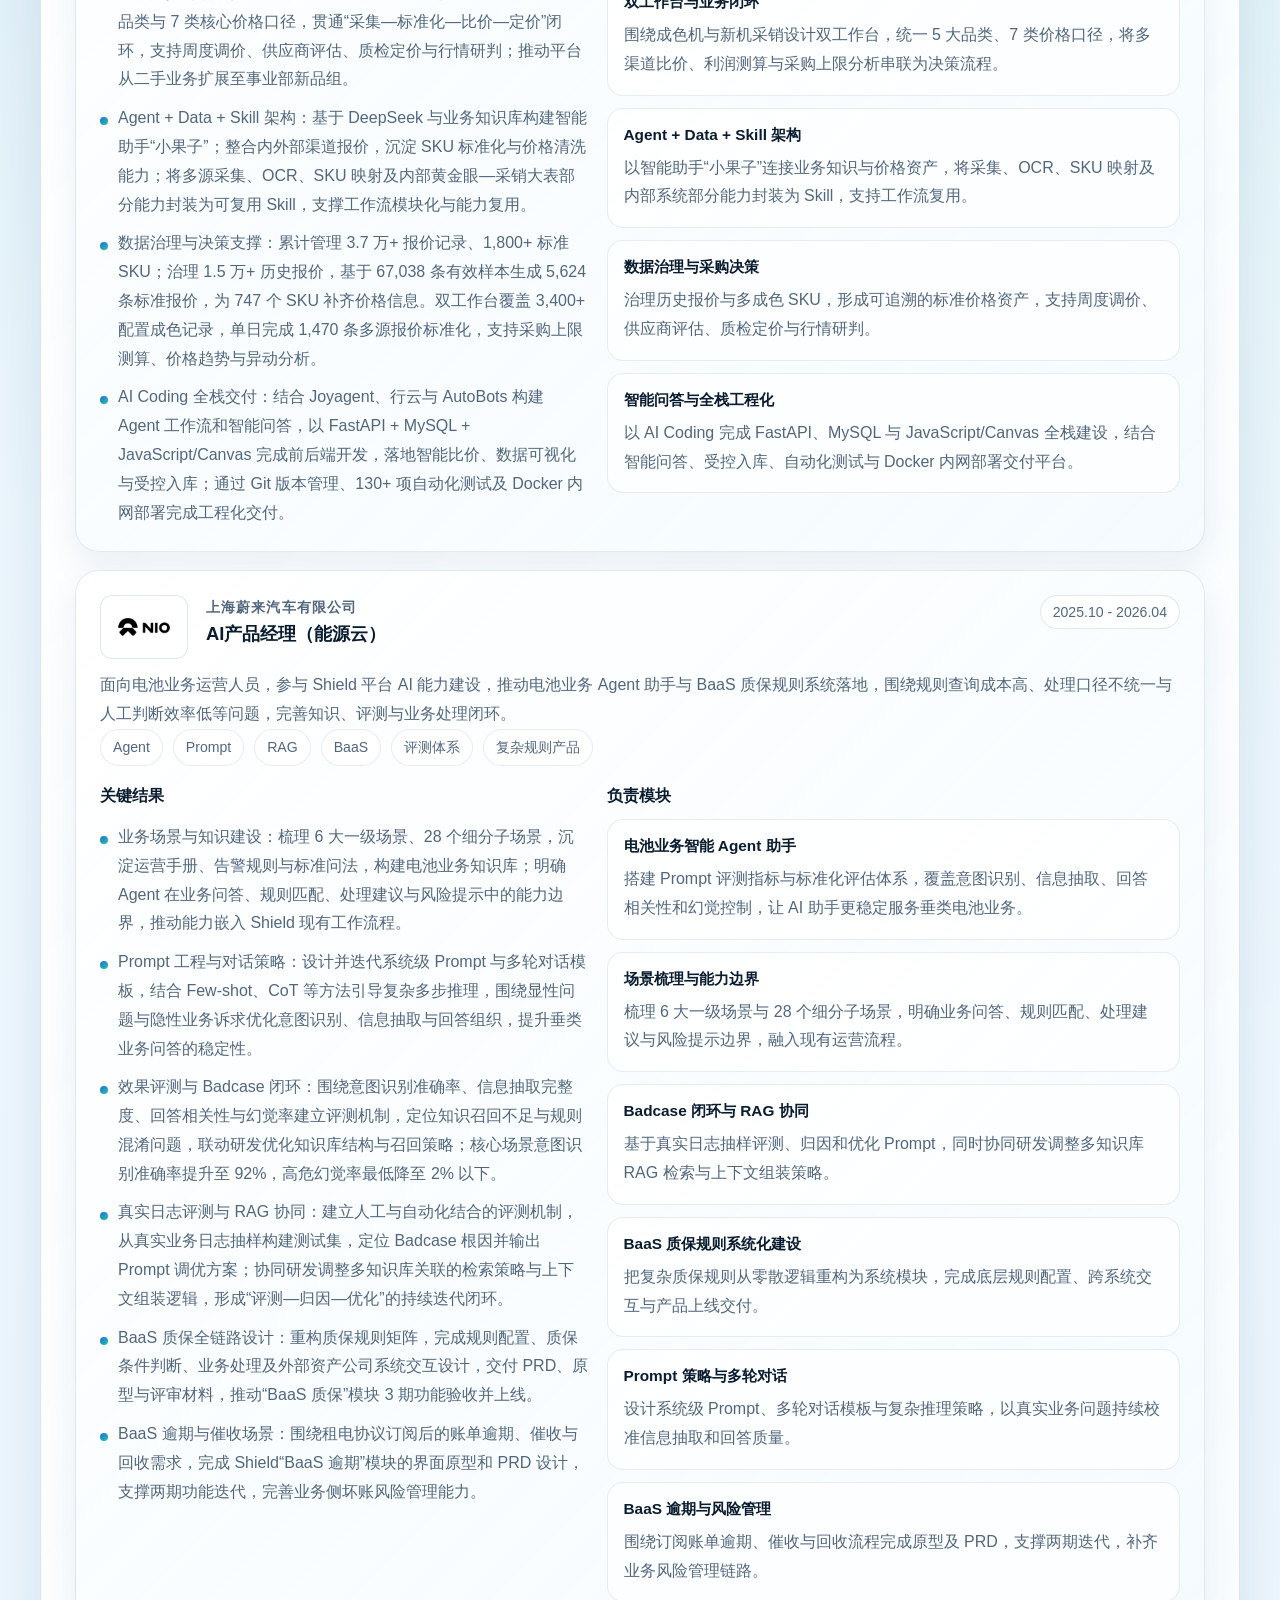
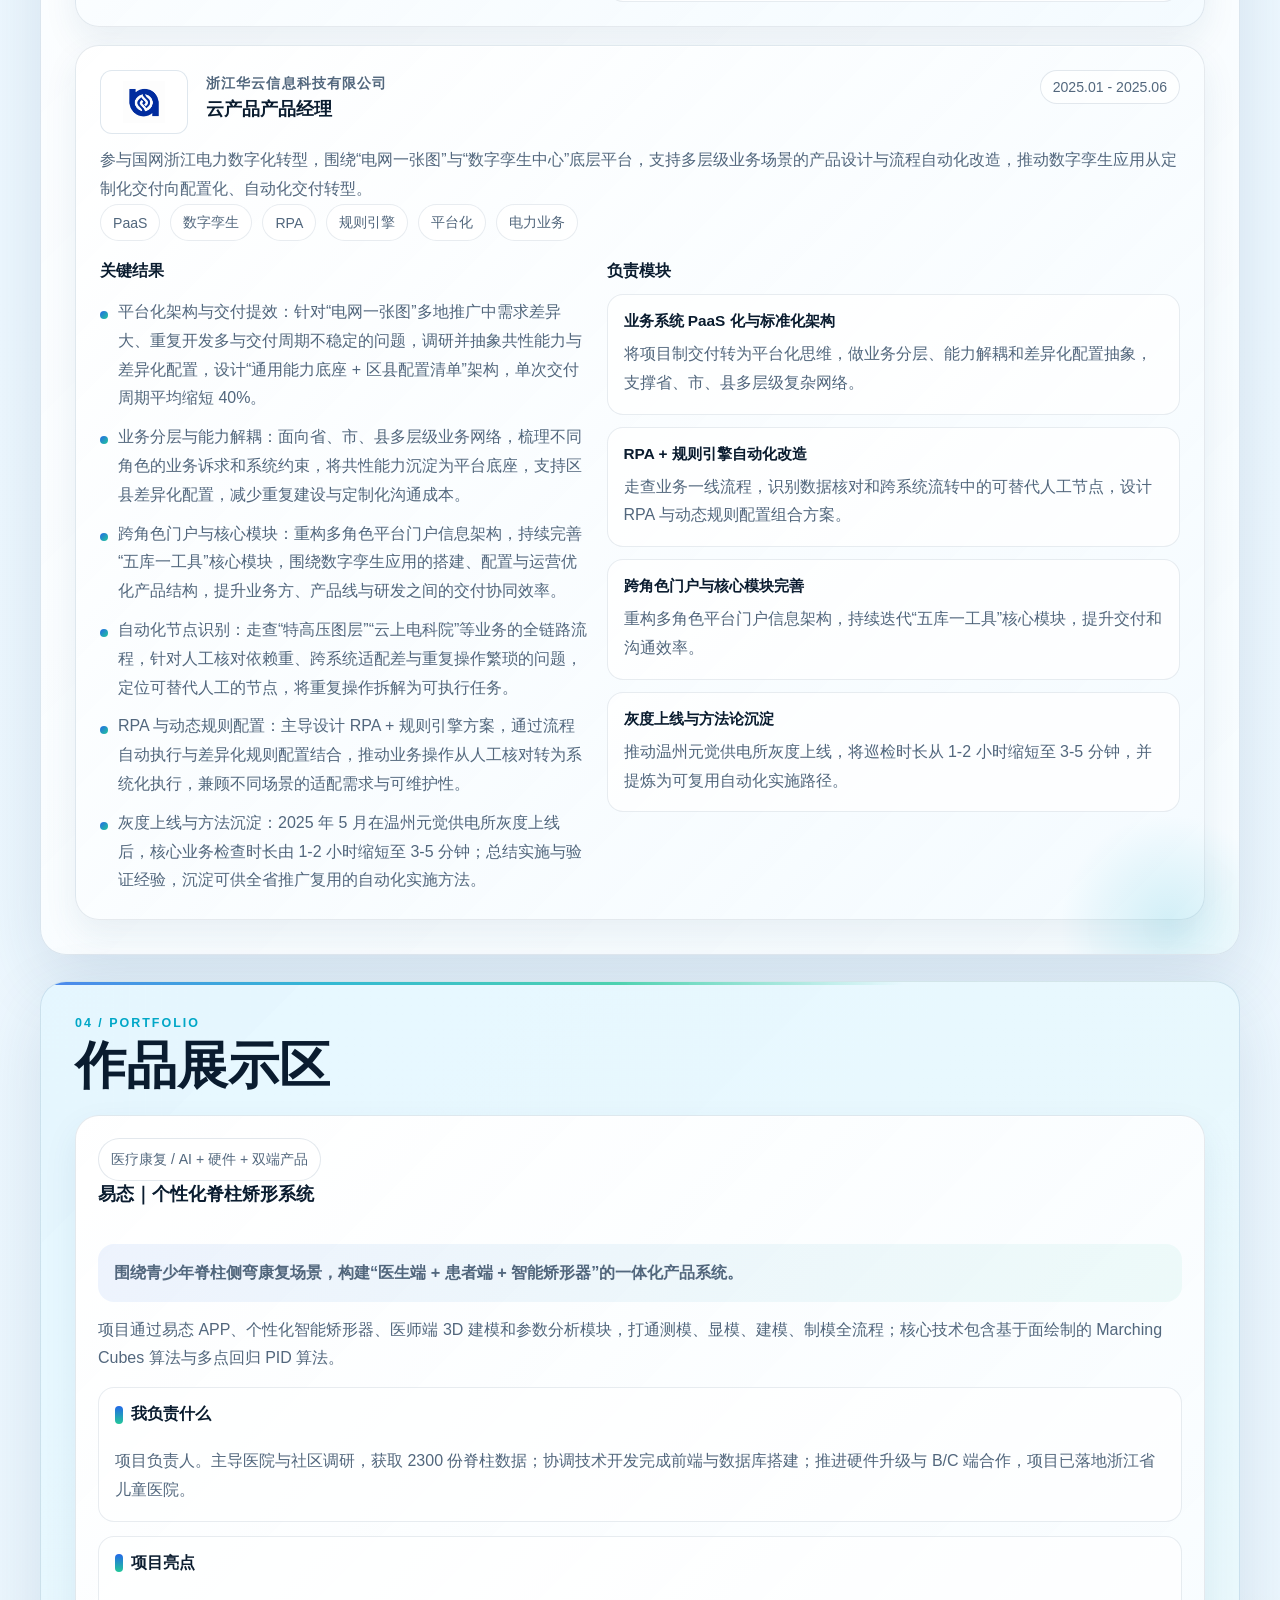
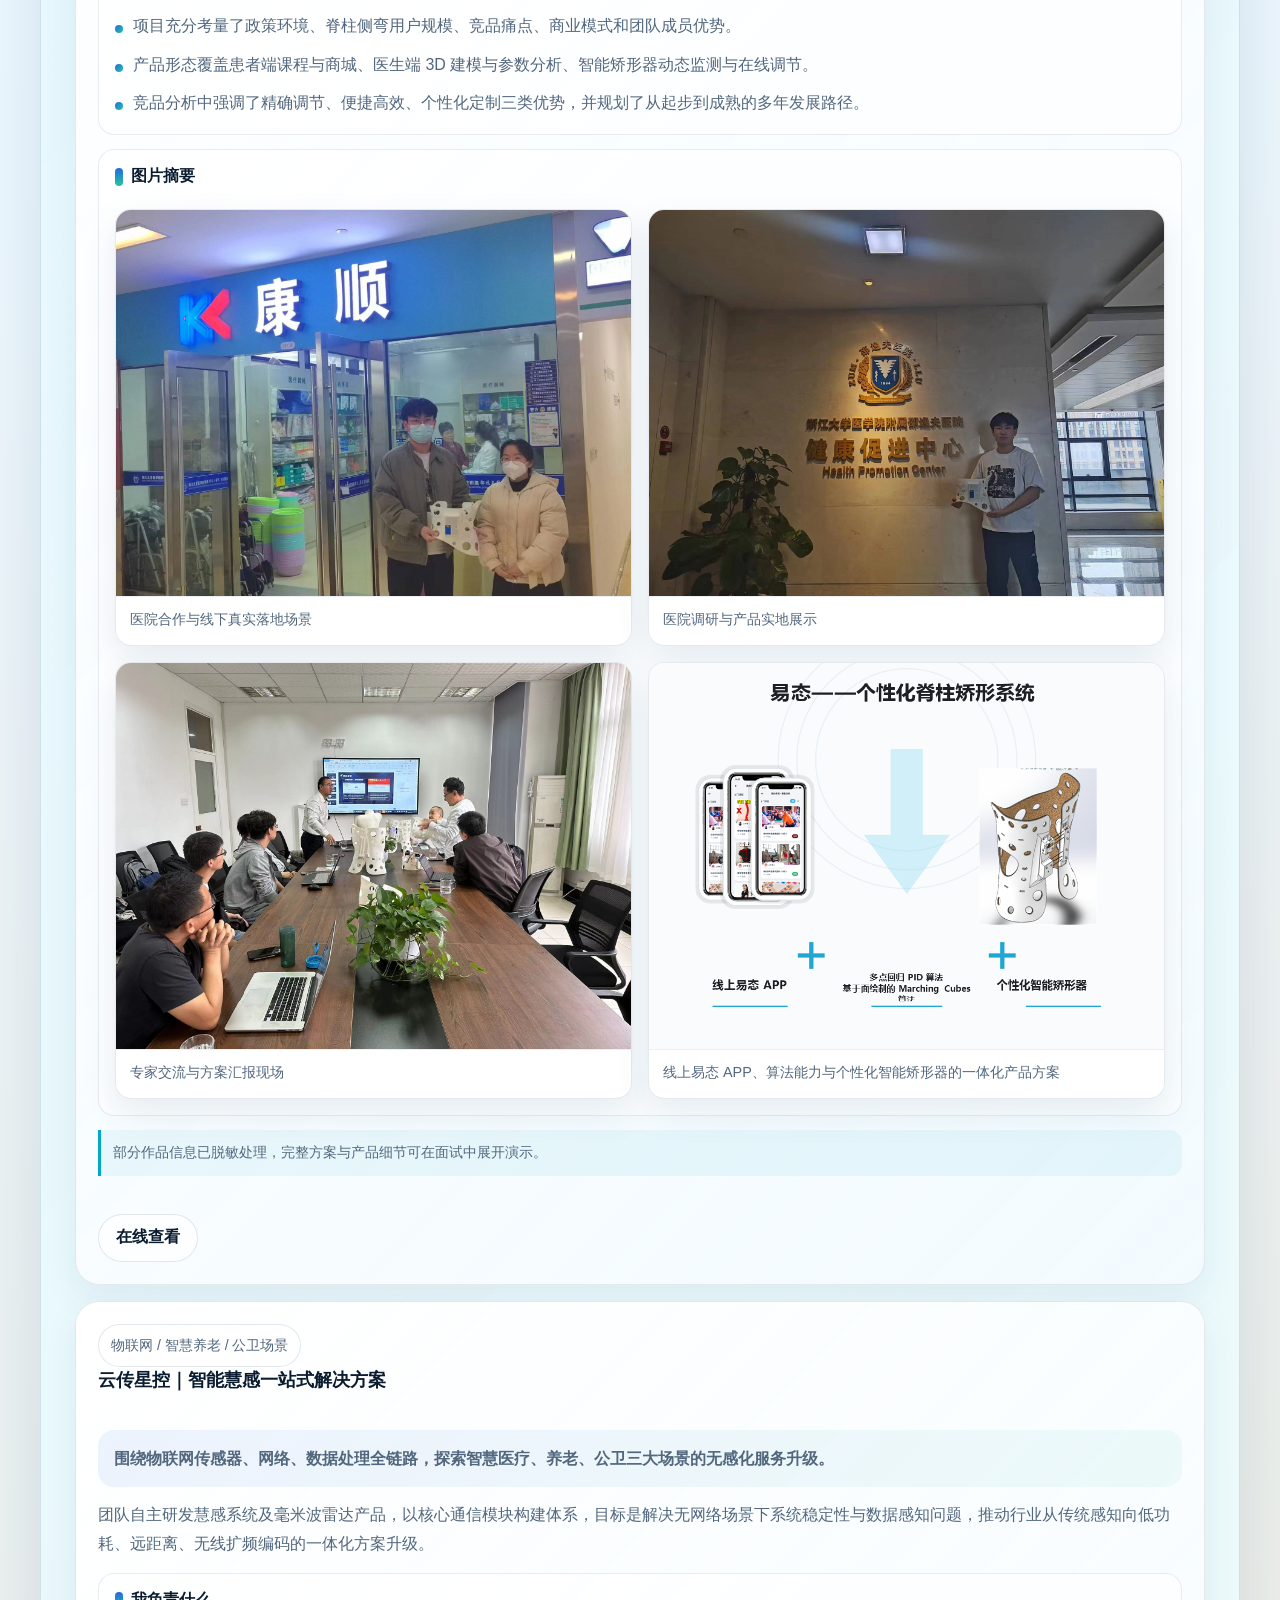
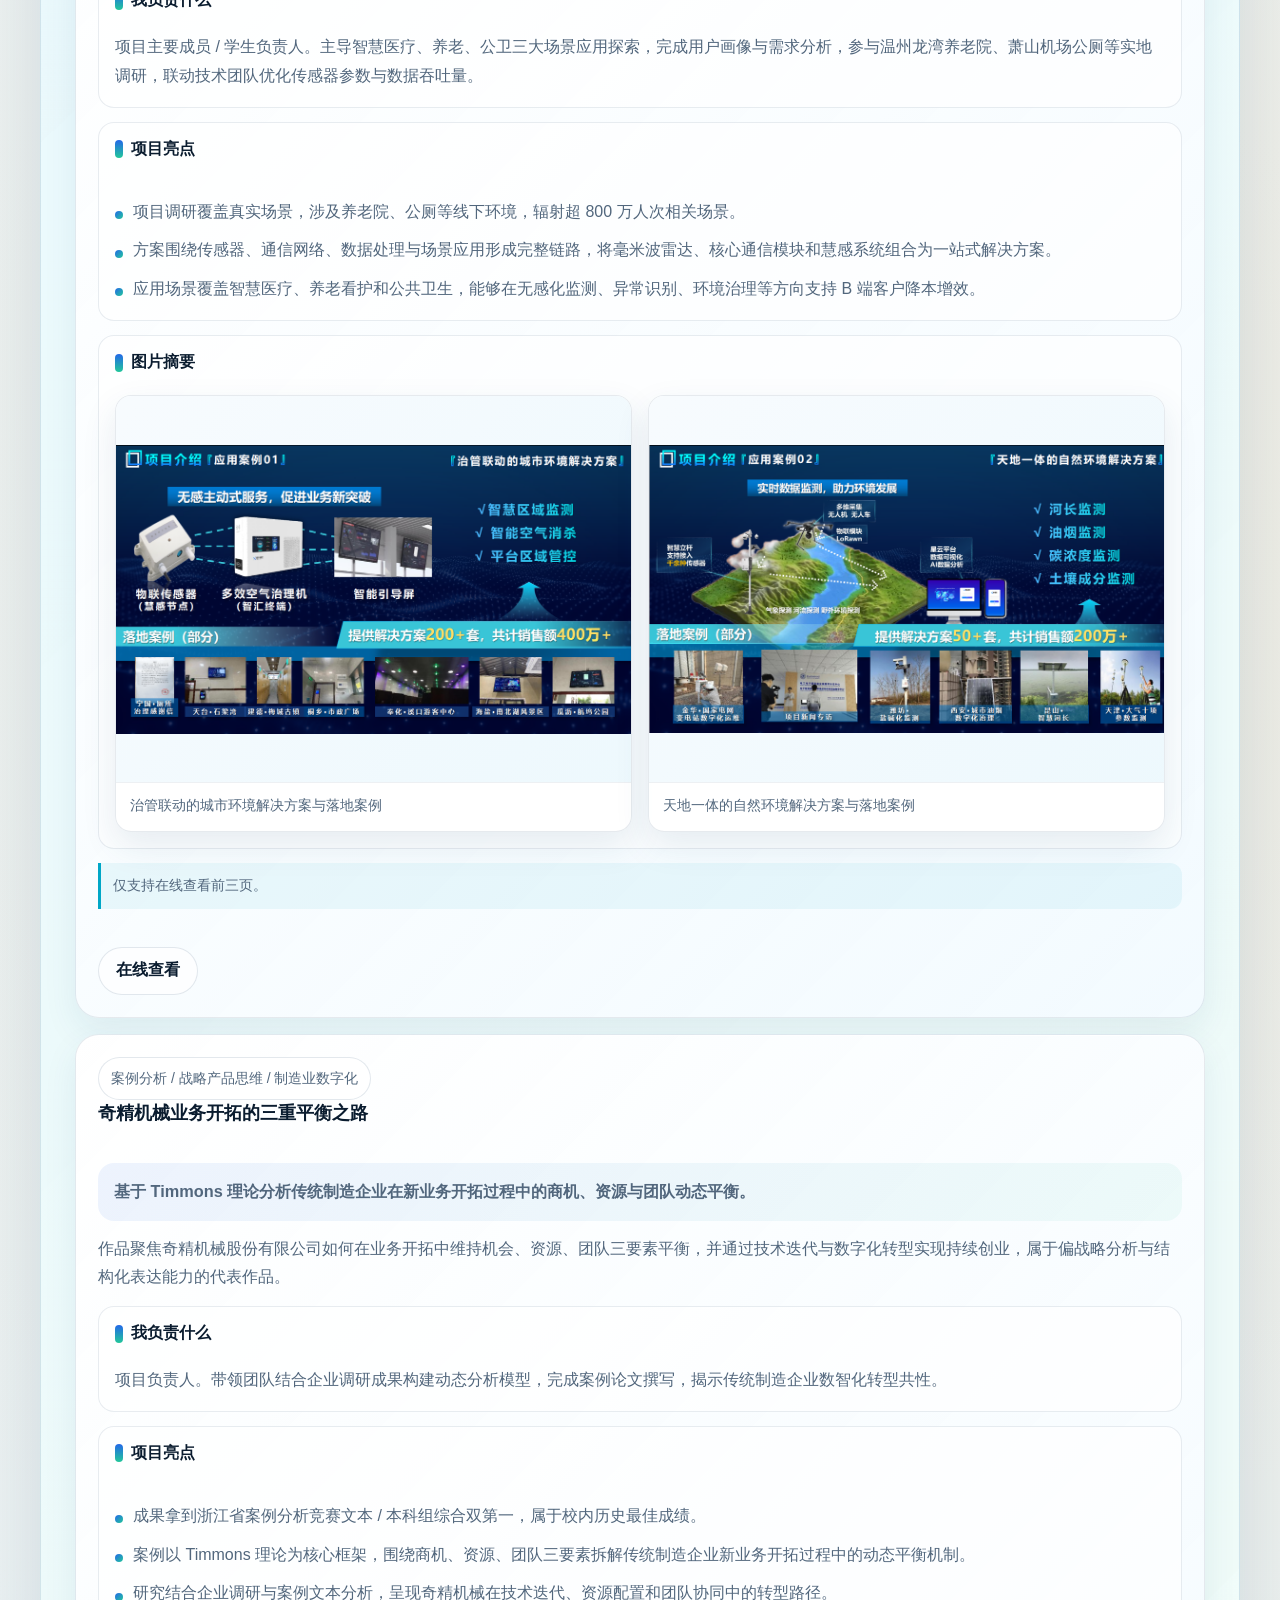
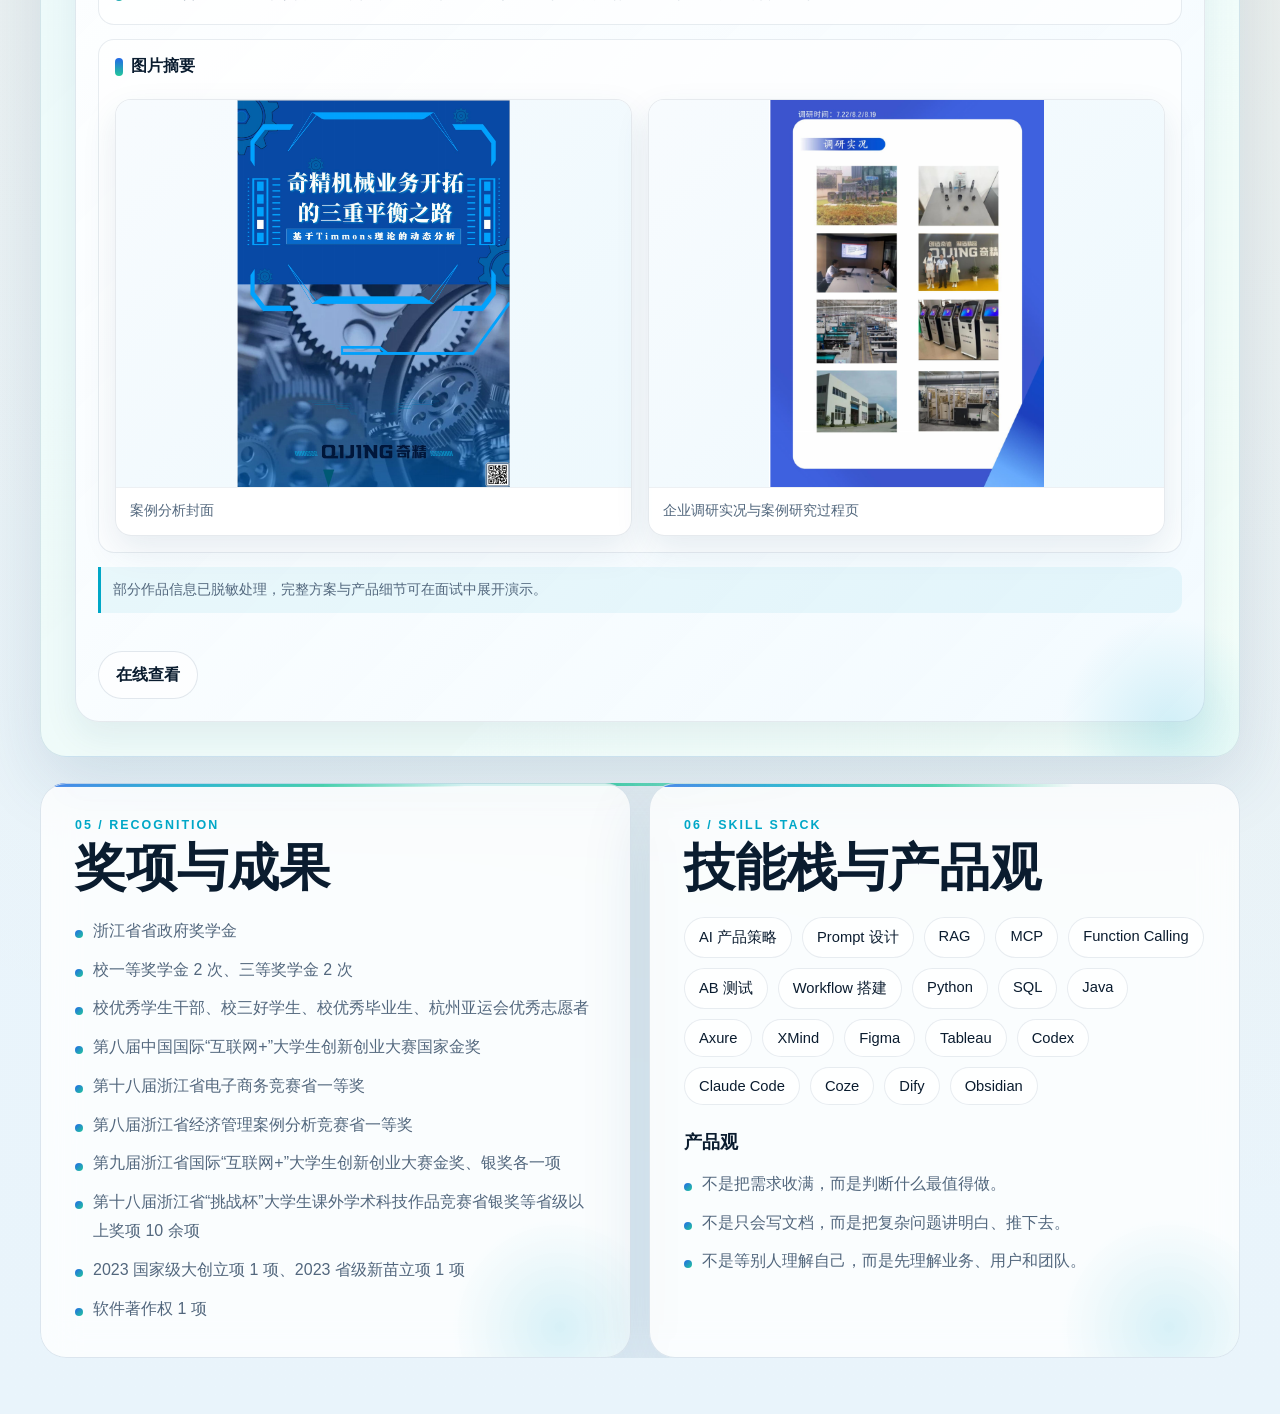
==== commit c04d9b28: "Add Guojue walkthrough video with four supporting screenshots" ====
--- a/index.html
+++ b/index.html
@@ -13,7 +13,7 @@
   <meta property="og:type" content="website">
   <meta property="og:url" content="https://peng301322.github.io/">
   <meta property="og:image" content="https://peng301322.github.io/assets/profile-life.jpg">
-  <link rel="stylesheet" href="./styles.css?v=20261103-gallery">
+  <link rel="stylesheet" href="./styles.css?v=20261103-video">
 </head>
 <body>
   <div class="page-shell">
@@ -38,7 +38,7 @@
     <main id="app"></main>
   </div>
 
-  <script src="./data.js?v=20261103-gallery"></script>
-  <script src="./app.js?v=20261103-gallery"></script>
+  <script src="./data.js?v=20261103-video"></script>
+  <script src="./app.js?v=20261103-video"></script>
 </body>
 </html>
--- a/styles.css
+++ b/styles.css
@@ -765,6 +765,14 @@
 }
 
 .experience-showcase__shot[role="button"] { cursor: zoom-in; }
+.experience-showcase--video .experience-showcase__media { display: grid; grid-template-columns: minmax(0, 1fr) minmax(0, 1.15fr); gap: 16px; align-items: start; }
+.experience-showcase__video { margin: 0; min-width: 0; }
+.experience-showcase__video video { display: block; width: 100%; aspect-ratio: 5 / 3; object-fit: contain; border: 1px solid rgba(30, 68, 105, .12); border-radius: 12px; background: #101b2b; }
+.experience-showcase__video figcaption { margin-top: 8px; color: var(--muted); font-size: .85rem; }
+.experience-showcase--video .experience-showcase__row { display: grid; grid-template-columns: repeat(2, minmax(0, 1fr)); gap: 10px; overflow: visible; padding: 0; }
+@media (max-width: 680px) {
+  .experience-showcase--video .experience-showcase__media { grid-template-columns: minmax(0, 1fr); gap: 14px; }
+}
 .experience-showcase__shot[role="button"]:focus-visible { outline: 3px solid var(--accent); outline-offset: 3px; }
 .image-viewer-open { overflow: hidden; }
 .image-viewer { width: min(96vw, 1600px); max-width: 96vw; max-height: 94dvh; padding: 16px; border: 1px solid #dce5ee; border-radius: 18px; background: #f8fbff; color: #102a43; box-shadow: 0 20px 80px #0005; }
